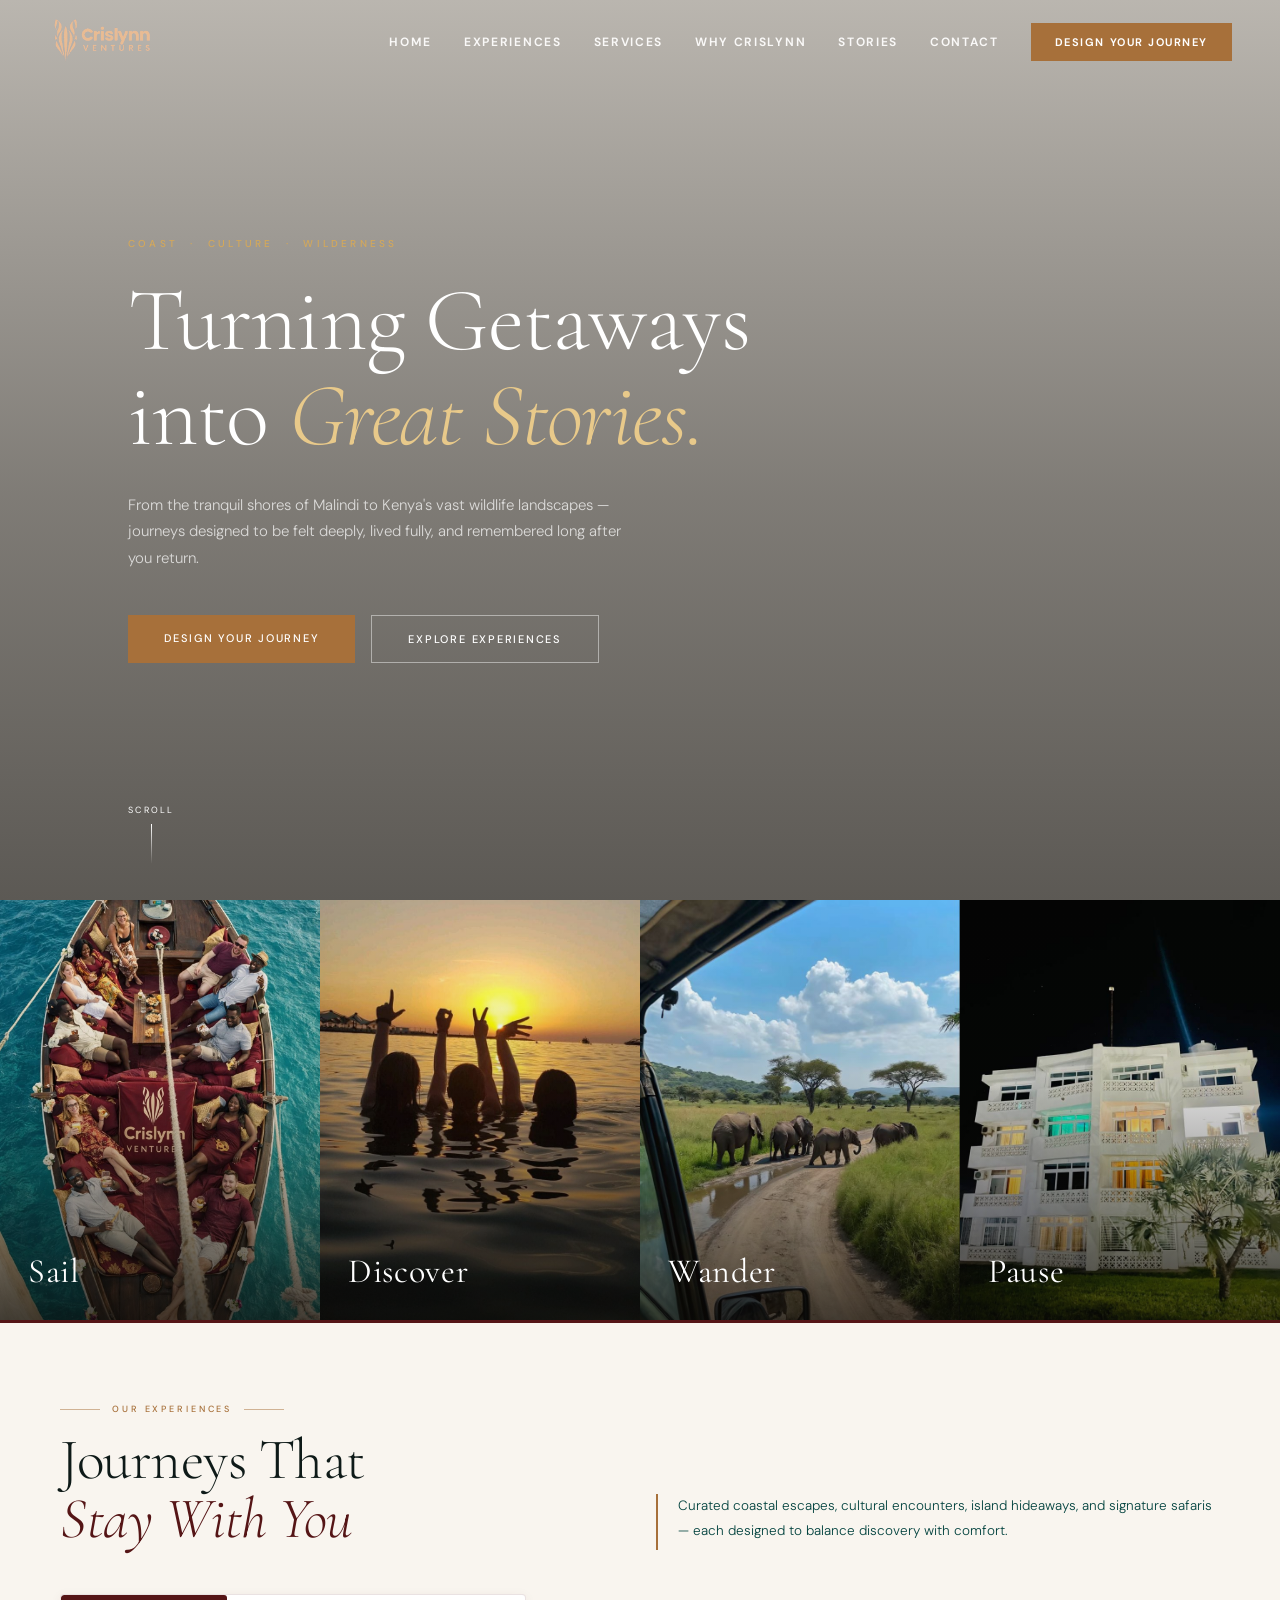
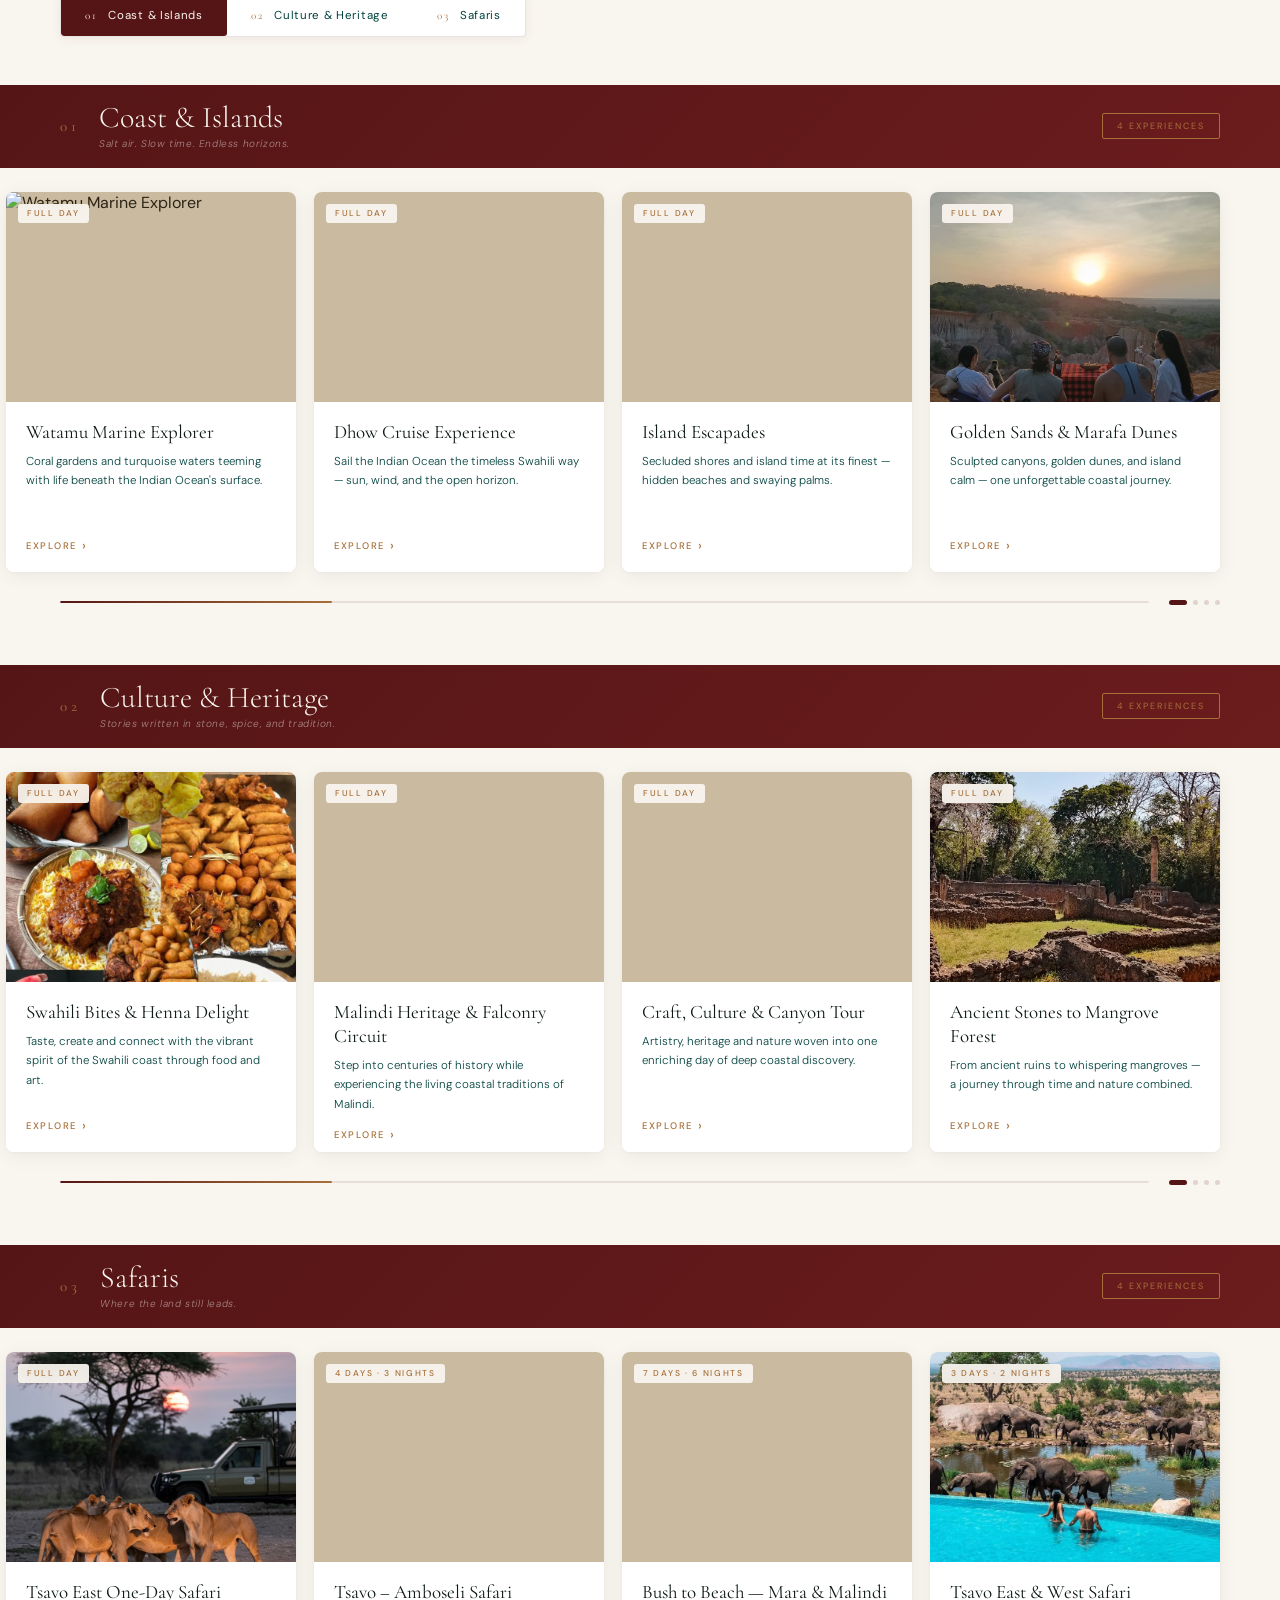
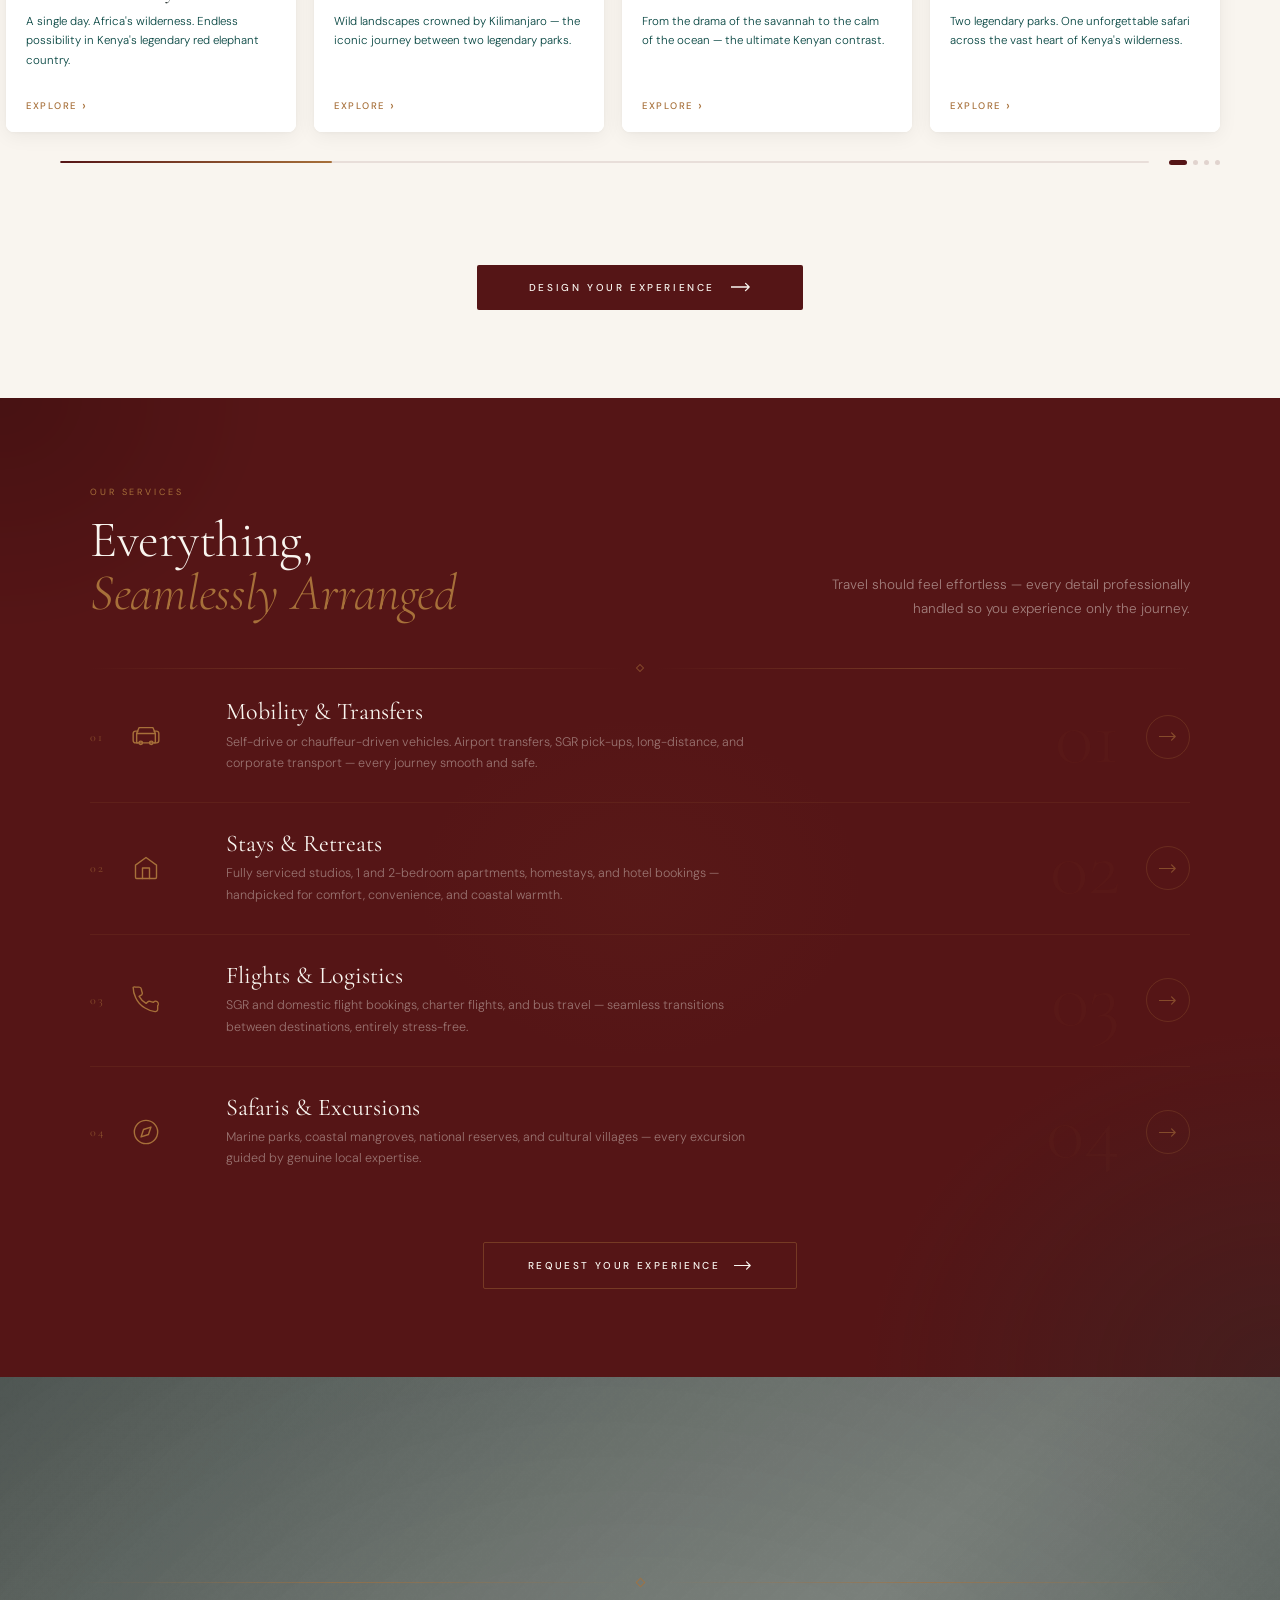
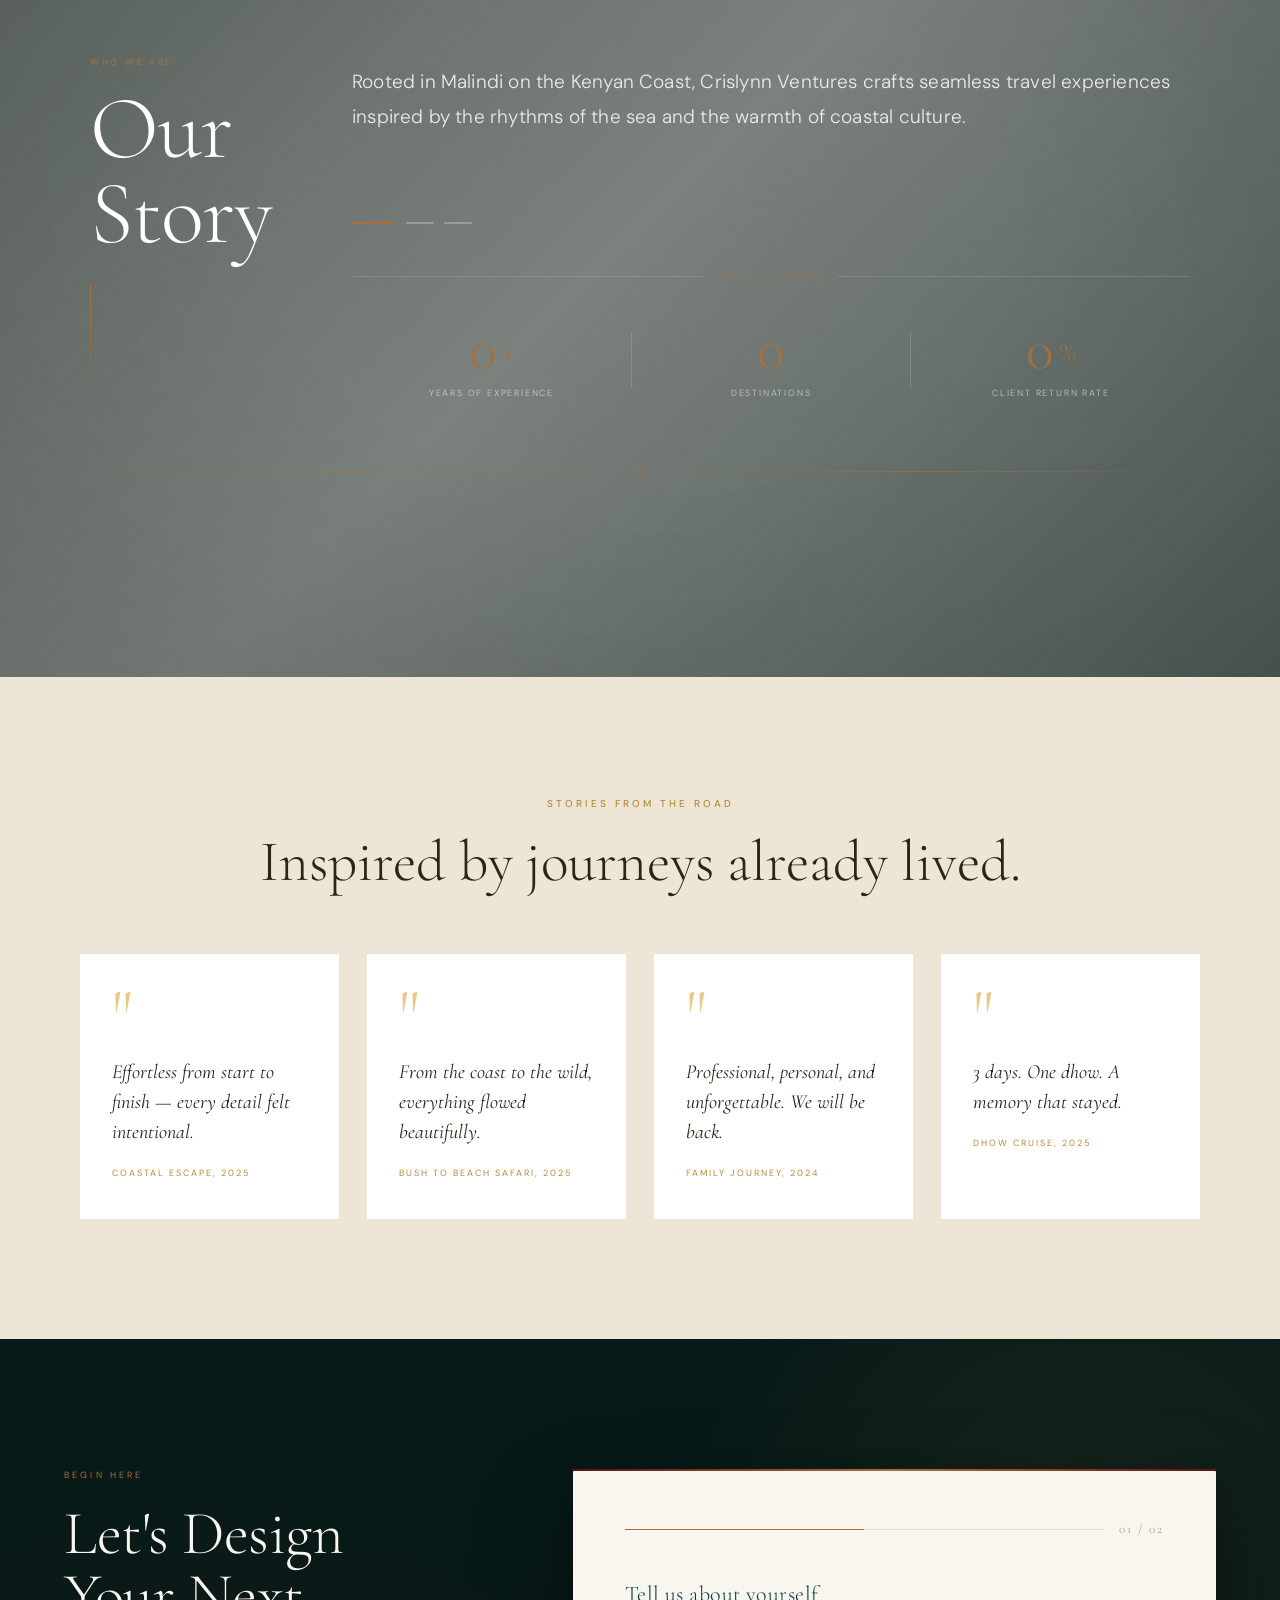
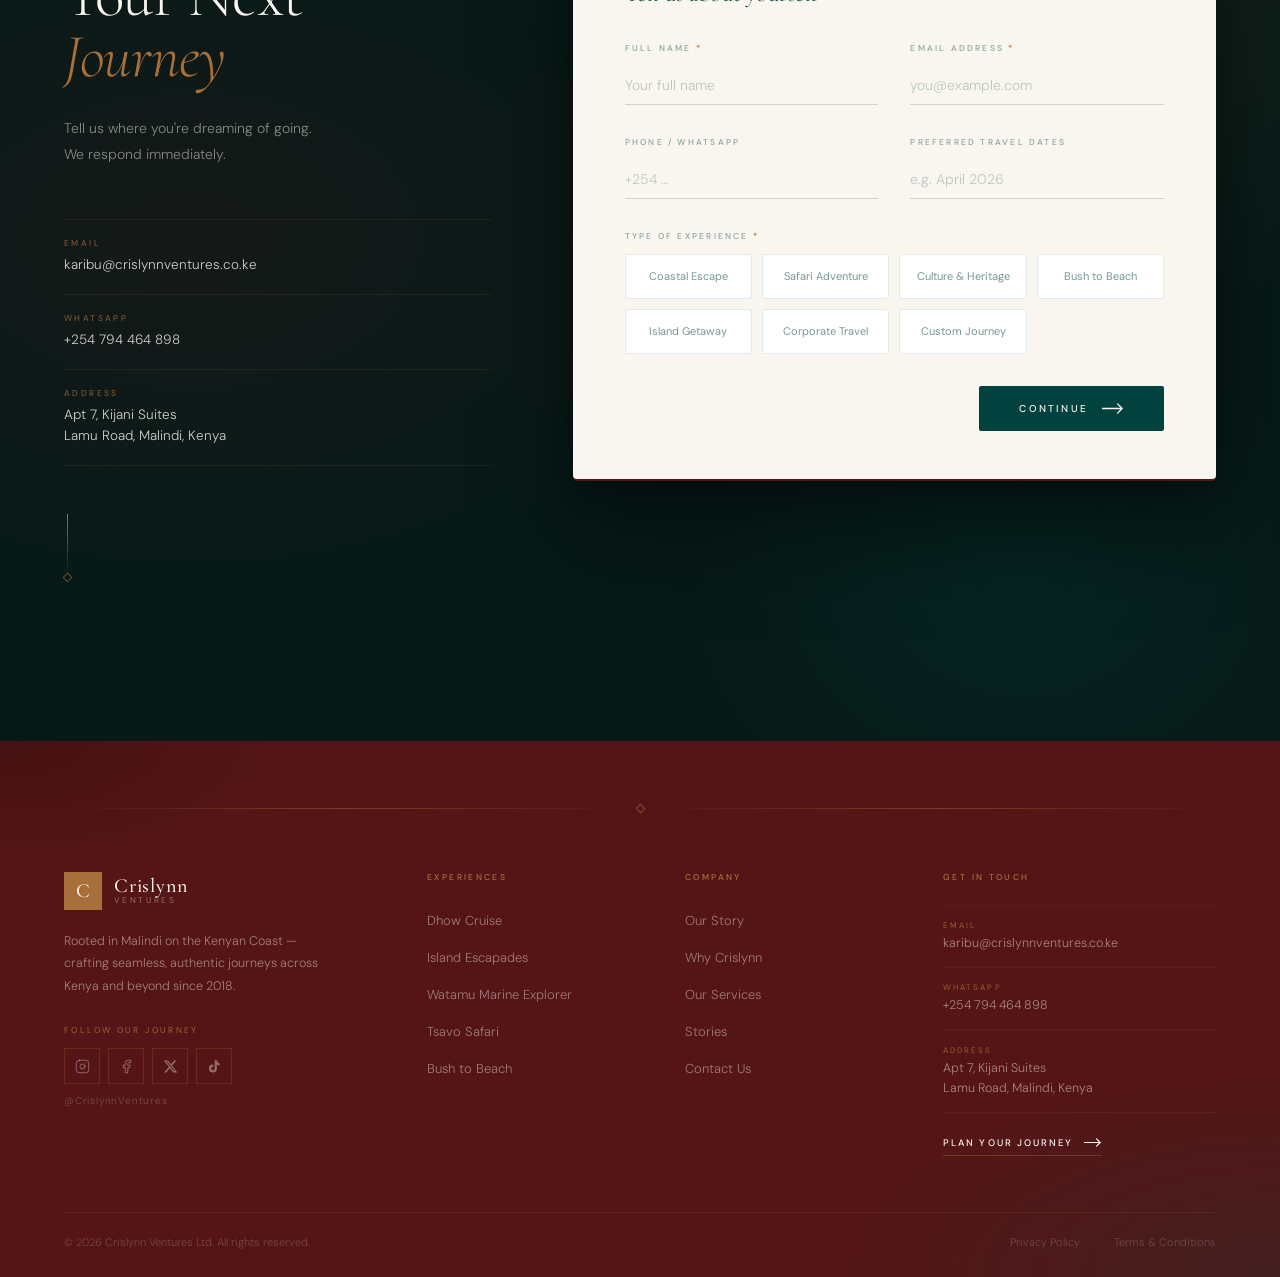
==== index.html @ 6a4dc239 "Add files via upload" ====
<!DOCTYPE html>
<html lang="en">
<head>
  <meta charset="UTF-8">
  <meta name="viewport" content="width=device-width, initial-scale=1.0">
  <title>Crislynn Ventures — Turning Getaways into Great Stories</title>
  <link rel="preconnect" href="https://fonts.googleapis.com">
  <link rel="preconnect" href="https://fonts.gstatic.com" crossorigin>
  <link href="https://fonts.googleapis.com/css2?family=Cormorant+Garamond:ital,wght@0,300;0,400;0,500;0,600;1,300;1,400;1,500&family=DM+Sans:ital,opsz,wght@0,9..40,300;0,9..40,400;0,9..40,500;0,9..40,600&display=swap" rel="stylesheet">
  <link rel="stylesheet" href="styles.css">
</head>
<body>

<!-- ── NAVBAR ── -->
<nav id="navbar">
  <div class="nav-logo">
  <img src="images/Crislynn-logo.png" alt="Crislynn Ventures Logo">
  </div>
  <ul class="nav-links">
    <li><a href="#home">Home</a></li>
    <li><a href="#experiences">Experiences</a></li>
    <li><a href="#services">Services</a></li>
    <li><a href="#about">Why Crislynn</a></li>
    <li><a href="#stories">Stories</a></li>
    <li><a href="#contact">Contact</a></li>
    <li><a href="#contact" class="nav-cta">Design Your Journey</a></li>
  </ul>
  <div class="nav-burger" id="navBurger">
    <span></span><span></span><span></span>
  </div>
</nav>

<!-- ── HERO ── -->
<section id="hero">
  <div class="hero-bg">
  <video class="hero-video" autoplay muted loop playsinline>
      <source src="https://www.pexels.com/download/video/6168935/" type="video/mp4">
    </video>
    <div class="hero-video-overlay"></div>
  </div>
  <div class="hero-content">
    <p class="hero-eyebrow">Coast &nbsp;·&nbsp; Culture &nbsp;·&nbsp; Wilderness</p>
    <h1 class="hero-title">Turning Getaways<br>into <em>Great Stories.</em></h1>
    <p class="hero-sub">From the tranquil shores of Malindi to Kenya's vast wildlife landscapes — journeys designed to be felt deeply, lived fully, and remembered long after you return.</p>
    <div class="hero-btns">
      <a href="#contact" class="btn-primary">Design Your Journey</a>
      <a href="#experiences" class="btn-outline">Explore Experiences</a>
    </div>
  </div>
  <div class="hero-scroll">
    <span>Scroll</span>
    <div class="scroll-line"></div>
  </div>
</section>

<!-- ── VISUAL STORYTELLING STRIP ── -->
<section id="visual-strip">
  <div class="strip-grid">
    <div class="strip-card">
      <div class="strip-img" style="background-image:url('images/Sail.jpeg')"></div>
      <div class="strip-overlay"></div>
      <div class="strip-label">Sail</div>
    </div>
    <div class="strip-card">
      <div class="strip-img" style="background-image:url('images/Discover.jpeg')"></div>
      <div class="strip-overlay"></div>
      <div class="strip-label">Discover</div>
    </div>
    <div class="strip-card">
      <div class="strip-img" style="background-image:url('images/Wander.jpg')"></div>
      <div class="strip-overlay"></div>
      <div class="strip-label">Wander</div>
    </div>
    <div class="strip-card">
      <div class="strip-img" style="background-image:url('images/Pause.jpeg')"></div>
      <div class="strip-overlay"></div>
      <div class="strip-label">Pause</div>
    </div>
  </div>
</section>

<!-- ════════════════════════════════════════════════════
     EXPERIENCES SECTION — Luxury v4
     Removed: side arrows
     Added: fixed card height · equal L/R padding
     · balanced L+bottom burgundy accent on hover
════════════════════════════════════════════════════ -->

<section id="experiences">

  <!-- Header -->
  <div class="exp-header">
    <div class="exp-header-text">
      <span class="exp-eyebrow"><span class="exp-eyebrow-line"></span>Our Experiences<span class="exp-eyebrow-line"></span></span>
      <h2 class="exp-title">Journeys That<br><em class="exp-title-em">Stay With You</em></h2>
    </div>
    <p class="exp-intro">Curated coastal escapes, cultural encounters, island hideaways, and signature safaris — each designed to balance discovery with comfort.</p>
  </div>

  <!-- Tab nav -->
  <div class="exp-tabs-wrap">
    <div class="exp-tabs" id="expTabs">
      <button class="exp-tab active" data-target="0" onclick="expScrollTo(0)">
        <span class="exp-tab-num">01</span><span class="exp-tab-name">Coast &amp; Islands</span>
      </button>
      <button class="exp-tab" data-target="1" onclick="expScrollTo(1)">
        <span class="exp-tab-num">02</span><span class="exp-tab-name">Culture &amp; Heritage</span>
      </button>
      <button class="exp-tab" data-target="2" onclick="expScrollTo(2)">
        <span class="exp-tab-num">03</span><span class="exp-tab-name">Safaris</span>
      </button>
      <div class="exp-tab-ink" id="expTabInk"></div>
    </div>
  </div>


  <!-- 01 COAST & ISLANDS -->
  <div class="exp-category" id="expCat0" data-cat="0">
    <div class="exp-cat-banner">
      <div class="exp-cat-banner-left">
        <span class="exp-cat-num">01</span>
        <div><h3 class="exp-cat-title">Coast &amp; Islands</h3><span class="exp-cat-tagline">Salt air. Slow time. Endless horizons.</span></div>
      </div>
      <span class="exp-cat-count">4 experiences</span>
    </div>

    <div class="exp-slider-wrap">
      <div class="exp-track" id="track-0"
        onmousedown="dragStart(event,0)" onmousemove="dragMove(event,0)"
        onmouseup="dragEnd(0)" onmouseleave="dragEnd(0)"
        ontouchstart="touchStart(event,0)" ontouchmove="touchMove(event,0)" ontouchend="dragEnd(0)">

        <div class="exp-card" onmousemove="tiltCard(event,this)" onmouseleave="resetTilt(this)">
          <a class="exp-card-link" href="WatamuMarineExplorer.html">
            <div class="exp-media"><img class="exp-media-img" src="images/Watamumarine4.jpg" alt="Watamu Marine Explorer"><span class="exp-tag">Full Day</span><span class="exp-card-cta">Explore →</span></div>
            <div class="exp-body"><h4 class="exp-card-title">Watamu Marine Explorer</h4><p class="exp-card-desc">Coral gardens and turquoise waters teeming with life beneath the Indian Ocean's surface.</p><span class="exp-link">Explore <span class="exp-link-arrow">›</span></span></div>
          </a>
        </div>

        <div class="exp-card" onmousemove="tiltCard(event,this)" onmouseleave="resetTilt(this)">
          <a class="exp-card-link" href="dhowsCruiseExp.html">
            <div class="exp-media"><video class="exp-media-img" autoplay muted loop playsinline><source src="https://www.pexels.com/download/video/11025496/" type="video/mp4"></video><span class="exp-tag">Full Day</span><span class="exp-card-cta">Explore →</span></div>
            <div class="exp-body"><h4 class="exp-card-title">Dhow Cruise Experience</h4><p class="exp-card-desc">Sail the Indian Ocean the timeless Swahili way — sun, wind, and the open horizon.</p><span class="exp-link">Explore <span class="exp-link-arrow">›</span></span></div>
          </a>
        </div>

        <div class="exp-card" onmousemove="tiltCard(event,this)" onmouseleave="resetTilt(this)">
          <a class="exp-card-link" href="IslandEscapades.html">
            <div class="exp-media"><video class="exp-media-img" autoplay muted loop playsinline><source src="https://www.pexels.com/download/video/17968553/" type="video/mp4"></video><span class="exp-tag">Full Day</span><span class="exp-card-cta">Explore →</span></div>
            <div class="exp-body"><h4 class="exp-card-title">Island Escapades</h4><p class="exp-card-desc">Secluded shores and island time at its finest — hidden beaches and swaying palms.</p><span class="exp-link">Explore <span class="exp-link-arrow">›</span></span></div>
          </a>
        </div>

        <div class="exp-card" onmousemove="tiltCard(event,this)" onmouseleave="resetTilt(this)">
          <a class="exp-card-link" href="goldenSandsAndMarafaAdventure.html">
            <div class="exp-media"><img class="exp-media-img" src="images/Marafa.jpeg" alt="Golden Sands & Marafa Dunes"><span class="exp-tag">Full Day</span><span class="exp-card-cta">Explore →</span></div>
            <div class="exp-body"><h4 class="exp-card-title">Golden Sands &amp; Marafa Dunes</h4><p class="exp-card-desc">Sculpted canyons, golden dunes, and island calm — one unforgettable coastal journey.</p><span class="exp-link">Explore <span class="exp-link-arrow">›</span></span></div>
          </a>
        </div>

      </div>
    </div>
    <div class="exp-footer-row">
      <div class="exp-prog-wrap"><div class="exp-prog-bar" id="prog-0"></div></div>
      <div class="exp-progress" id="dots-0"></div>
    </div>
  </div>


  <!-- 02 CULTURE & HERITAGE -->
  <div class="exp-category" id="expCat1" data-cat="1">
    <div class="exp-cat-banner">
      <div class="exp-cat-banner-left">
        <span class="exp-cat-num">02</span>
        <div><h3 class="exp-cat-title">Culture &amp; Heritage</h3><span class="exp-cat-tagline">Stories written in stone, spice, and tradition.</span></div>
      </div>
      <span class="exp-cat-count">4 experiences</span>
    </div>

    <div class="exp-slider-wrap">
      <div class="exp-track" id="track-1"
        onmousedown="dragStart(event,1)" onmousemove="dragMove(event,1)"
        onmouseup="dragEnd(1)" onmouseleave="dragEnd(1)"
        ontouchstart="touchStart(event,1)" ontouchmove="touchMove(event,1)" ontouchend="dragEnd(1)">

        <div class="exp-card" onmousemove="tiltCard(event,this)" onmouseleave="resetTilt(this)">
          <a class="exp-card-link" href="swahilibites.html">
            <div class="exp-media"><img class="exp-media-img" src="images/Swahilifood.jpeg" alt="Swahili Bites"><span class="exp-tag">Full Day</span><span class="exp-card-cta">Explore →</span></div>
            <div class="exp-body"><h4 class="exp-card-title">Swahili Bites &amp; Henna Delight</h4><p class="exp-card-desc">Taste, create and connect with the vibrant spirit of the Swahili coast through food and art.</p><span class="exp-link">Explore <span class="exp-link-arrow">›</span></span></div>
          </a>
        </div>

        <div class="exp-card" onmousemove="tiltCard(event,this)" onmouseleave="resetTilt(this)">
          <a class="exp-card-link" href="Malindiheritage.html">
            <div class="exp-media"><video class="exp-media-img" autoplay muted loop playsinline><source src="videos/MalindiCulture.mp4" type="video/mp4"></video><span class="exp-tag">Full Day</span><span class="exp-card-cta">Explore →</span></div>
            <div class="exp-body"><h4 class="exp-card-title">Malindi Heritage &amp; Falconry Circuit</h4><p class="exp-card-desc">Step into centuries of history while experiencing the living coastal traditions of Malindi.</p><span class="exp-link">Explore <span class="exp-link-arrow">›</span></span></div>
          </a>
        </div>

        <div class="exp-card" onmousemove="tiltCard(event,this)" onmouseleave="resetTilt(this)">
          <a class="exp-card-link" href="CraftCultureCanyon.html">
            <div class="exp-media"><video class="exp-media-img" autoplay muted loop playsinline><source src="https://www.pexels.com/download/video/3967167/" type="video/mp4"></video><span class="exp-tag">Full Day</span><span class="exp-card-cta">Explore →</span></div>
            <div class="exp-body"><h4 class="exp-card-title">Craft, Culture &amp; Canyon Tour</h4><p class="exp-card-desc">Artistry, heritage and nature woven into one enriching day of deep coastal discovery.</p><span class="exp-link">Explore <span class="exp-link-arrow">›</span></span></div>
          </a>
        </div>

        <div class="exp-card" onmousemove="tiltCard(event,this)" onmouseleave="resetTilt(this)">
          <a class="exp-card-link" href="ancientStones.html">
            <div class="exp-media"><img class="exp-media-img" src="images/Ancientstones.jpeg" alt="Ancient Stones"><span class="exp-tag">Full Day</span><span class="exp-card-cta">Explore →</span></div>
            <div class="exp-body"><h4 class="exp-card-title">Ancient Stones to Mangrove Forest</h4><p class="exp-card-desc">From ancient ruins to whispering mangroves — a journey through time and nature combined.</p><span class="exp-link">Explore <span class="exp-link-arrow">›</span></span></div>
          </a>
        </div>

      </div>
    </div>
    <div class="exp-footer-row">
      <div class="exp-prog-wrap"><div class="exp-prog-bar" id="prog-1"></div></div>
      <div class="exp-progress" id="dots-1"></div>
    </div>
  </div>


  <!-- 03 SAFARIS -->
  <div class="exp-category" id="expCat2" data-cat="2">
    <div class="exp-cat-banner">
      <div class="exp-cat-banner-left">
        <span class="exp-cat-num">03</span>
        <div><h3 class="exp-cat-title">Safaris</h3><span class="exp-cat-tagline">Where the land still leads.</span></div>
      </div>
      <span class="exp-cat-count">4 experiences</span>
    </div>

    <div class="exp-slider-wrap">
      <div class="exp-track" id="track-2"
        onmousedown="dragStart(event,2)" onmousemove="dragMove(event,2)"
        onmouseup="dragEnd(2)" onmouseleave="dragEnd(2)"
        ontouchstart="touchStart(event,2)" ontouchmove="touchMove(event,2)" ontouchend="dragEnd(2)">

        <div class="exp-card" onmousemove="tiltCard(event,this)" onmouseleave="resetTilt(this)">
           <a class="exp-card-link" href="TsavoEast.html?title=Tsavo%20East%20One-Day%20Safari&desc=A%20single%20day.%20Africa%27s%20wilderness.%20Endless%20possibility%20in%20Kenya%27s%20legendary%20red%20elephant%20country.&media=images/Tsavoeast.jpg&type=image&tag=Full%20Day">
            <div class="exp-media"><img class="exp-media-img" src="images/Tsavoeast.jpg" alt="Tsavo East"><span class="exp-tag">Full Day</span><span class="exp-card-cta">Explore →</span></div>
            <div class="exp-body"><h4 class="exp-card-title">Tsavo East One-Day Safari</h4><p class="exp-card-desc">A single day. Africa's wilderness. Endless possibility in Kenya's legendary red elephant country.</p><span class="exp-link">Explore <span class="exp-link-arrow">›</span></span></div>
          </a>
        </div>

        <div class="exp-card" onmousemove="tiltCard(event,this)" onmouseleave="resetTilt(this)">
          <a class="exp-card-link" href="tsavoAmboseli.html?title=Tsavo%20%E2%80%93%20Amboseli%20Safari&desc=Wild%20landscapes%20crowned%20by%20Kilimanjaro%20%E2%80%94%20the%20iconic%20journey%20between%20two%20legendary%20parks.&media=videos/Amboseli.mp4&type=video&tag=4%20days%20%C2%B7%203%20nights">
            <div class="exp-media"><video class="exp-media-img" autoplay muted loop playsinline><source src="videos/Amboseli.mp4" type="video/mp4"></video><span class="exp-tag">4 days · 3 nights</span><span class="exp-card-cta">Explore →</span></div>
            <div class="exp-body"><h4 class="exp-card-title">Tsavo – Amboseli Safari</h4><p class="exp-card-desc">Wild landscapes crowned by Kilimanjaro — the iconic journey between two legendary parks.</p><span class="exp-link">Explore <span class="exp-link-arrow">›</span></span></div>
          </a>
        </div>

        <div class="exp-card" onmousemove="tiltCard(event,this)" onmouseleave="resetTilt(this)">
            <a class="exp-card-link" href="bushToBeachSafiris.html?title=Bush%20to%20Beach%20%E2%80%94%20Mara%20%26%20Malindi&desc=From%20the%20drama%20of%20the%20savannah%20to%20the%20calm%20of%20the%20ocean%20%E2%80%94%20the%20ultimate%20Kenyan%20contrast.&media=videos/Maasaimara.mp4&type=video&tag=7%20days%20%C2%B7%206%20nights">
            <div class="exp-media"><video class="exp-media-img" autoplay muted loop playsinline><source src="videos/Maasaimara.mp4" type="video/mp4"></video><span class="exp-tag">7 days · 6 nights</span><span class="exp-card-cta">Explore →</span></div>
            <div class="exp-body"><h4 class="exp-card-title">Bush to Beach — Mara &amp; Malindi</h4><p class="exp-card-desc">From the drama of the savannah to the calm of the ocean — the ultimate Kenyan contrast.</p><span class="exp-link">Explore <span class="exp-link-arrow">›</span></span></div>
          </a>
        </div>

        <div class="exp-card" onmousemove="tiltCard(event,this)" onmouseleave="resetTilt(this)">
          <a class="exp-card-link" href="TsavoEastWest.html">
            <div class="exp-media"><img class="exp-media-img" src="images/TsavoEastandWest.jpg" alt="Tsavo East & West"><span class="exp-tag">3 days · 2 nights</span><span class="exp-card-cta">Explore →</span></div>
            <div class="exp-body"><h4 class="exp-card-title">Tsavo East &amp; West Safari</h4><p class="exp-card-desc">Two legendary parks. One unforgettable safari across the vast heart of Kenya's wilderness.</p><span class="exp-link">Explore <span class="exp-link-arrow">›</span></span></div>
          </a>
        </div>

      </div>
    </div>
    <div class="exp-footer-row">
      <div class="exp-prog-wrap"><div class="exp-prog-bar" id="prog-2"></div></div>
      <div class="exp-progress" id="dots-2"></div>
    </div>
  </div>

  <!-- CTA -->
  <div class="exp-cta">
    <a href="#contact" class="exp-cta-btn">
      Design Your Experience
      <svg viewBox="0 0 22 10" fill="none"><path d="M0 5h20M16 1l4 4-4 4" stroke="currentColor" stroke-width="1.4" stroke-linecap="round" stroke-linejoin="round"/></svg>
    </a>
  </div>

</section>

<!-- ════════════════════════════════════════════
     SERVICES SECTION — Luxury Redesign
     Background #551516 · Gold #a7703a · Green #02423e
════════════════════════════════════════════ -->

<section id="services">

  <!-- Ambient depth layers -->
  <div class="sv-ambient"></div>

  <div class="sv-wrap">

    <!-- ── Header ── -->
    <div class="sv-header">
      <div class="sv-header-left">
        <span class="sv-eyebrow">Our Services</span>
        <h2 class="sv-title">Everything,<br><em>Seamlessly Arranged</em></h2>
      </div>
      <p class="sv-sub">Travel should feel effortless — every detail professionally handled so you experience only the journey.</p>
    </div>

    <!-- ── Divider ── -->
    <div class="sv-rule">
      <span class="sv-rule-line"></span>
      <span class="sv-rule-diamond"></span>
      <span class="sv-rule-line"></span>
    </div>

    <!-- ── Service rows ── -->
    <div class="sv-list">

      <!-- 01 -->
      <div class="sv-item" tabindex="0">
        <div class="sv-item-left">
          <span class="sv-num">01</span>
          <div class="sv-icon">
            <!-- Car / mobility -->
            <svg viewBox="0 0 24 24" fill="none" stroke="currentColor" stroke-width="1.2" stroke-linecap="round" stroke-linejoin="round">
              <path d="M5 17H3a2 2 0 0 1-2-2V9a2 2 0 0 1 2-2h2"/>
              <path d="M19 17h2a2 2 0 0 0 2-2V9a2 2 0 0 0-2-2h-2"/>
              <path d="M4 9l2-5h12l2 5"/>
              <path d="M4 9h16v8H4z"/>
              <circle cx="7.5" cy="17" r="1.5"/>
              <circle cx="16.5" cy="17" r="1.5"/>
            </svg>
          </div>
        </div>
        <div class="sv-item-body">
          <h4 class="sv-name">Mobility &amp; Transfers</h4>
          <p class="sv-desc">Self-drive or chauffeur-driven vehicles. Airport transfers, SGR pick-ups, long-distance, and corporate transport — every journey smooth and safe.</p>
        </div>
        <div class="sv-item-right">
          <a href="#contact" class="sv-link" aria-label="Enquire about Mobility & Transfers">
            <svg viewBox="0 0 20 10" fill="none">
              <path d="M0 5h18M14 1l4 4-4 4" stroke="currentColor" stroke-width="1.3" stroke-linecap="round" stroke-linejoin="round"/>
            </svg>
          </a>
        </div>
        <span class="sv-watermark">01</span>
      </div>

      <div class="sv-divider"></div>

      <!-- 02 -->
      <div class="sv-item" tabindex="0">
        <div class="sv-item-left">
          <span class="sv-num">02</span>
          <div class="sv-icon">
            <!-- Home / stays -->
            <svg viewBox="0 0 24 24" fill="none" stroke="currentColor" stroke-width="1.2" stroke-linecap="round" stroke-linejoin="round">
              <path d="M3 9.5L12 3l9 6.5V20a1 1 0 0 1-1 1H4a1 1 0 0 1-1-1V9.5z"/>
              <path d="M9 21V12h6v9"/>
            </svg>
          </div>
        </div>
        <div class="sv-item-body">
          <h4 class="sv-name">Stays &amp; Retreats</h4>
          <p class="sv-desc">Fully serviced studios, 1 and 2-bedroom apartments, homestays, and hotel bookings — handpicked for comfort, convenience, and coastal warmth.</p>
        </div>
        <div class="sv-item-right">
          <a href="#contact" class="sv-link" aria-label="Enquire about Stays & Retreats">
            <svg viewBox="0 0 20 10" fill="none">
              <path d="M0 5h18M14 1l4 4-4 4" stroke="currentColor" stroke-width="1.3" stroke-linecap="round" stroke-linejoin="round"/>
            </svg>
          </a>
        </div>
        <span class="sv-watermark">02</span>
      </div>

      <div class="sv-divider"></div>

      <!-- 03 -->
      <div class="sv-item" tabindex="0">
        <div class="sv-item-left">
          <span class="sv-num">03</span>
          <div class="sv-icon">
            <!-- Plane / flights -->
            <svg viewBox="0 0 24 24" fill="none" stroke="currentColor" stroke-width="1.2" stroke-linecap="round" stroke-linejoin="round">
              <path d="M22 16.92v3a2 2 0 0 1-2.18 2 19.79 19.79 0 0 1-8.63-3.07A19.5 19.5 0 0 1 3.07 9.8 19.79 19.79 0 0 1 .99 1.17 2 2 0 0 1 3 .99h3a2 2 0 0 1 2 1.72c.13.96.36 1.9.7 2.81a2 2 0 0 1-.45 2.11L6.09 8.91a16 16 0 0 0 6 6l1.27-1.27a2 2 0 0 1 2.11-.45c.91.34 1.85.57 2.81.7A2 2 0 0 1 22 16.92z"/>
            </svg>
          </div>
        </div>
        <div class="sv-item-body">
          <h4 class="sv-name">Flights &amp; Logistics</h4>
          <p class="sv-desc">SGR and domestic flight bookings, charter flights, and bus travel — seamless transitions between destinations, entirely stress-free.</p>
        </div>
        <div class="sv-item-right">
          <a href="#contact" class="sv-link" aria-label="Enquire about Flights & Logistics">
            <svg viewBox="0 0 20 10" fill="none">
              <path d="M0 5h18M14 1l4 4-4 4" stroke="currentColor" stroke-width="1.3" stroke-linecap="round" stroke-linejoin="round"/>
            </svg>
          </a>
        </div>
        <span class="sv-watermark">03</span>
      </div>

      <div class="sv-divider"></div>

      <!-- 04 -->
      <div class="sv-item" tabindex="0">
        <div class="sv-item-left">
          <span class="sv-num">04</span>
          <div class="sv-icon">
            <!-- Compass / safaris -->
            <svg viewBox="0 0 24 24" fill="none" stroke="currentColor" stroke-width="1.2" stroke-linecap="round" stroke-linejoin="round">
              <circle cx="12" cy="12" r="10"/>
              <polygon points="16.24,7.76 14.12,14.12 7.76,16.24 9.88,9.88"/>
            </svg>
          </div>
        </div>
        <div class="sv-item-body">
          <h4 class="sv-name">Safaris &amp; Excursions</h4>
          <p class="sv-desc">Marine parks, coastal mangroves, national reserves, and cultural villages — every excursion guided by genuine local expertise.</p>
        </div>
        <div class="sv-item-right">
          <a href="#contact" class="sv-link" aria-label="Enquire about Safaris & Excursions">
            <svg viewBox="0 0 20 10" fill="none">
              <path d="M0 5h18M14 1l4 4-4 4" stroke="currentColor" stroke-width="1.3" stroke-linecap="round" stroke-linejoin="round"/>
            </svg>
          </a>
        </div>
        <span class="sv-watermark">04</span>
      </div>

    </div>

    <!-- ── CTA ── -->
    <div class="sv-cta">
      <a href="#contact" class="sv-cta-btn">
        <span>Request Your Experience</span>
        <svg viewBox="0 0 20 10" fill="none">
          <path d="M0 5h18M14 1l4 4-4 4" stroke="currentColor" stroke-width="1.3" stroke-linecap="round" stroke-linejoin="round"/>
        </svg>
      </a>
    </div>

  </div>
</section>

<!-- ══════════════════════════════════════════════
     ABOUT SECTION
     Paste this block in place of your old #about
══════════════════════════════════════════════ -->

<section id="about">

  <!-- ── Cinematic Video Background ── -->
  <div class="about-video-wrap">
    <video class="about-video" autoplay muted loop playsinline preload="auto">
      <source src="https://www.pexels.com/download/video/13132357/" type="video/mp4">
    </video>
    <!-- Layered overlays for depth & readability -->
    <div class="about-overlay-base"></div>
    <div class="about-overlay-vignette"></div>
    <div class="about-overlay-grain"></div>
  </div>

  <!-- ── Decorative rule top ── -->
  <div class="about-rule-top">
    <span class="about-rule-line"></span>
    <span class="about-rule-diamond"></span>
    <span class="about-rule-line"></span>
  </div>

  <div class="about-inner">

    <!-- ── Left column: eyebrow + title + line ── -->
    <div class="about-left">
      <span class="about-eyebrow">Who We Are</span>
      <h2 class="about-heading">Our<br>Story</h2>
      <div class="about-vert-rule"></div>
    </div>

    <!-- ── Right column: rotating story + stats ── -->
    <div class="about-right">

      <!-- Story slides -->
      <div class="about-story-wrap" id="aboutStoryWrap">

        <div class="about-slide active" data-index="0">
          <p>Rooted in Malindi on the Kenyan Coast, Crislynn Ventures crafts seamless travel experiences inspired by the rhythms of the sea and the warmth of coastal culture.</p>
        </div>

        <div class="about-slide" data-index="1">
          <p>Our deep connection to the coast allows us to curate journeys that feel authentic, immersive, and truly unforgettable — beyond what any guidebook can offer.</p>
        </div>

        <div class="about-slide" data-index="2">
          <p>From curated mobility to hand-picked accommodations and unique cultural experiences, every journey is designed with extraordinary care.</p>
        </div>

      </div>

      <!-- Slide nav dots -->
      <div class="about-slide-nav" id="aboutSlideNav">
        <button class="about-dot active" data-slide="0" aria-label="Story 1"></button>
        <button class="about-dot" data-slide="1" aria-label="Story 2"></button>
        <button class="about-dot" data-slide="2" aria-label="Story 3"></button>
      </div>

      <!-- Divider -->
      <div class="about-stat-divider">
        <span></span>
        <span class="about-stat-divider-label">By The Numbers</span>
        <span></span>
      </div>

      <!-- Stats row -->
      <div class="about-stats" id="aboutStats">

        <div class="about-stat">
          <span class="about-stat-num">
            <span class="counter" data-target="8">0</span>
          </span>
          <span class="about-stat-suffix">+</span>
          <small class="about-stat-label">Years of Experience</small>
        </div>

        <div class="about-stat-sep"></div>

        <div class="about-stat">
          <span class="about-stat-num">
            <span class="counter" data-target="12">0</span>
          </span>
          <span class="about-stat-suffix"></span>
          <small class="about-stat-label">Destinations</small>
        </div>

        <div class="about-stat-sep"></div>

        <div class="about-stat">
          <span class="about-stat-num">
            <span class="counter" data-target="98">0</span>
          </span>
          <span class="about-stat-suffix">%</span>
          <small class="about-stat-label">Client Return Rate</small>
        </div>

      </div>

    </div>
  </div>

  <!-- ── Decorative rule bottom ── -->
  <div class="about-rule-bottom">
    <span class="about-rule-line"></span>
    <span class="about-rule-diamond"></span>
    <span class="about-rule-line"></span>
  </div>

</section>

<!-- ── WHY US ── 
<section id="why-us">
  <p class="section-eyebrow reveal">The Crislynn Difference</p>
  <h2 class="section-title reveal reveal-delay-1">Thoughtfully Designed.<br>Professionally Delivered.</h2>
  <div class="pillars-grid">
    <div class="pillar reveal">
      <div class="pillar-icon">
        <svg viewBox="0 0 24 24" fill="none" stroke="currentColor" stroke-width="1.5"><path d="M4 6h16M4 10h10M4 14h7M4 18h4"/></svg>
      </div>
      <div class="pillar-dot"></div>
      <div class="pillar-name">Tailored, Never Templated</div>
      <p class="pillar-desc">Every journey is crafted from scratch around your pace, style, and interests — never off a shelf.</p>
    </div>
    <div class="pillar reveal reveal-delay-1">
      <div class="pillar-icon">
        <svg viewBox="0 0 24 24" fill="none" stroke="currentColor" stroke-width="1.5"><path d="M12 3C8 3 4 7 4 12c0 3 1.5 5.5 4 7M12 3c4 0 8 4 8 9 0 3-1.5 5.5-4 7M12 3v18M4 12h16"/></svg>
      </div>
      <div class="pillar-dot"></div>
      <div class="pillar-name">Coastal Roots, National Reach</div>
      <p class="pillar-desc">Our foundation in the coast ensures authenticity, while our offerings span Kenya and beyond.</p>
    </div>
    <div class="pillar reveal reveal-delay-2">
      <div class="pillar-icon">
        <svg viewBox="0 0 24 24" fill="none" stroke="currentColor" stroke-width="1.5"><path d="M17 21v-2a4 4 0 00-4-4H5a4 4 0 00-4 4v2"/><circle cx="9" cy="7" r="4"/><path d="M23 21v-2a4 4 0 00-3-3.87M16 3.13a4 4 0 010 7.75"/></svg>
      </div>
      <div class="pillar-dot"></div>
      <div class="pillar-name">Trusted Local Partners</div>
      <p class="pillar-desc">Carefully selected guides and partners who share our commitment to safety, comfort, and authenticity.</p>
    </div>
    <div class="pillar reveal reveal-delay-3">
      <div class="pillar-icon">
        <svg viewBox="0 0 24 24" fill="none" stroke="currentColor" stroke-width="1.5"><circle cx="12" cy="12" r="9"/><path d="M12 7v5l3 3"/></svg>
      </div>
      <div class="pillar-dot"></div>
      <div class="pillar-name">Seamless from Start to Finish</div>
      <p class="pillar-desc">Mobility, stays, flights, and excursions — all handled under one trusted brand so you arrive fully present.</p>
    </div>
  </div>
</section>
-->

<!-- ── STORIES ── -->
<section id="stories">
  <div class="stories-inner">
    <p class="section-eyebrow reveal">Stories From the Road</p>
    <h2 class="section-title reveal reveal-delay-1">Inspired by journeys already lived.</h2>
    <div class="stories-grid">
      <div class="story-quote reveal">
        <div class="quote-mark">"</div>
        <p class="quote-text">Effortless from start to finish — every detail felt intentional.</p>
        <div class="quote-source">Coastal Escape, 2025</div>
      </div>
      <div class="story-quote reveal reveal-delay-1">
        <div class="quote-mark">"</div>
        <p class="quote-text">From the coast to the wild, everything flowed beautifully.</p>
        <div class="quote-source">Bush to Beach Safari, 2025</div>
      </div>
      <div class="story-quote reveal reveal-delay-2">
        <div class="quote-mark">"</div>
        <p class="quote-text">Professional, personal, and unforgettable. We will be back.</p>
        <div class="quote-source">Family Journey, 2024</div>
      </div>
      <div class="story-quote reveal reveal-delay-3">
        <div class="quote-mark">"</div>
        <p class="quote-text">3 days. One dhow. A memory that stayed.</p>
        <div class="quote-source">Dhow Cruise, 2025</div>
      </div>
    </div>
  </div>
</section>

<!-- ════════════════════════════════════════════════════
     CONTACT SECTION — Luxury Redesign
     Email via FormSubmit.co (zero backend).
     First submission triggers a one-time activation
     email to karibu@crislynnventures.co.ke — click it.
     Every subsequent submission arrives as a formatted
     table with all client details clearly labelled.
════════════════════════════════════════════════════ -->

<section id="contact">

  <!-- Ambient background texture -->
  <div class="ct-ambient"></div>

  <div class="ct-wrap">

    <!-- ══════════════════════════
         LEFT — Editorial panel
    ══════════════════════════ -->
    <div class="ct-left">

      <div class="ct-left-inner">
        <span class="ct-eyebrow">Begin Here</span>

        <h2 class="ct-heading">
          Let's Design<br>
          Your Next<br>
          <span class="ct-heading-italic">Journey</span>
        </h2>

        <p class="ct-tagline">
          Tell us where you're dreaming of going.<br>
          We respond immediately.
        </p>

        <div class="ct-info-block">

          <a class="ct-info-row" href="mailto:karibu@crislynnventures.co.ke">
            <span class="ct-info-label">Email</span>
            <span class="ct-info-value">karibu@crislynnventures.co.ke</span>
          </a>

          <a class="ct-info-row" href="https://wa.me/254794464898" target="_blank" rel="noopener">
            <span class="ct-info-label">WhatsApp</span>
            <span class="ct-info-value">+254 794 464 898</span>
          </a>

          <div class="ct-info-row">
            <span class="ct-info-label">Address</span>
            <span class="ct-info-value">Apt 7, Kijani Suites<br>Lamu Road, Malindi, Kenya</span>
          </div>

        </div>

        <!-- Decorative vertical ornament -->
        <div class="ct-ornament">
          <span class="ct-ornament-line"></span>
          <span class="ct-ornament-diamond"></span>
          <span class="ct-ornament-line ct-ornament-line--short"></span>
        </div>

      </div>
    </div>

    <!-- ══════════════════════════
         RIGHT — Form
    ══════════════════════════ -->
    <div class="ct-right">
      <div class="ct-form-card">

        <!-- Step indicator -->
        <div class="ct-step-bar">
          <div class="ct-step-track">
            <div class="ct-step-fill" id="ctFill"></div>
          </div>
          <span class="ct-step-label" id="ctStepLbl">01 / 02</span>
        </div>

        <form
          id="ctForm"
          action="https://formsubmit.co/karibu@crislynnventures.co.ke"
          method="POST"
          novalidate>

          <!-- FormSubmit config -->
          <input type="hidden" name="_subject"  value="New Journey Enquiry — Crislynn Ventures">
          <input type="hidden" name="_template" value="table">
          <input type="hidden" name="_captcha"  value="false">
          <input type="text"   name="_honey"    style="display:none">

          <!-- ── STEP 1: Who are you ── -->
          <div class="ct-step-panel" id="ctPanel1">

            <p class="ct-panel-title">Tell us about yourself</p>

            <div class="ct-grid-2">
              <div class="ct-field">
                <label for="ctName">Full Name <span class="ct-ast">*</span></label>
                <input id="ctName" name="Full Name" type="text" placeholder="Your full name" autocomplete="name" required>
                <i class="ct-line"></i>
              </div>
              <div class="ct-field">
                <label for="ctEmail">Email Address <span class="ct-ast">*</span></label>
                <input id="ctEmail" name="Email Address" type="email" placeholder="you@example.com" autocomplete="email" required>
                <i class="ct-line"></i>
              </div>
            </div>

            <div class="ct-grid-2">
              <div class="ct-field">
                <label for="ctPhone">Phone / WhatsApp</label>
                <input id="ctPhone" name="Phone / WhatsApp" type="tel" placeholder="+254 …" autocomplete="tel">
                <i class="ct-line"></i>
              </div>
              <div class="ct-field">
                <label for="ctDates">Preferred Travel Dates</label>
                <input id="ctDates" name="Preferred Travel Dates" type="text" placeholder="e.g. April 2026">
                <i class="ct-line"></i>
              </div>
            </div>

            <div class="ct-field">
              <label>Type of Experience <span class="ct-ast">*</span></label>
              <div class="ct-tiles" id="ctTiles">
                <button type="button" class="ct-tile" data-value="Coastal Escape">
                  <span class="ct-tile-name">Coastal Escape</span>
                </button>
                <button type="button" class="ct-tile" data-value="Safari Adventure">
                  <span class="ct-tile-name">Safari Adventure</span>
                </button>
                <button type="button" class="ct-tile" data-value="Culture & Heritage Tour">
                  <span class="ct-tile-name">Culture &amp; Heritage</span>
                </button>
                <button type="button" class="ct-tile" data-value="Bush to Beach Combo">
                  <span class="ct-tile-name">Bush to Beach</span>
                </button>
                <button type="button" class="ct-tile" data-value="Island Getaway">
                  <span class="ct-tile-name">Island Getaway</span>
                </button>
                <button type="button" class="ct-tile" data-value="Corporate Travel">
                  <span class="ct-tile-name">Corporate Travel</span>
                </button>
                <button type="button" class="ct-tile" data-value="Custom Journey">
                  <span class="ct-tile-name">Custom Journey</span>
                </button>
              </div>
              <input type="hidden" id="ctExp" name="Type of Experience">
            </div>

            <div class="ct-actions ct-actions--right">
              <button type="button" class="ct-btn-next" id="ctNextBtn" onclick="ctNext()">
                <span>Continue</span>
                <svg viewBox="0 0 24 12" fill="none"><path d="M0 6h22M17 1l5 5-5 5" stroke="currentColor" stroke-width="1.4" stroke-linecap="round" stroke-linejoin="round"/></svg>
              </button>
            </div>

          </div>

          <!-- ── STEP 2: Your journey ── -->
          <div class="ct-step-panel ct-step-panel--hidden" id="ctPanel2">

            <p class="ct-panel-title">Describe your dream journey</p>

            <div class="ct-grid-2">
              <div class="ct-field">
                <label for="ctGuests">Number of Guests</label>
                <div class="ct-guests">
                  <button type="button" class="ct-g-btn" onclick="ctAdjGuests(-1)">
                    <svg viewBox="0 0 14 2" fill="none"><path d="M1 1h12" stroke="currentColor" stroke-width="1.5" stroke-linecap="round"/></svg>
                  </button>
                  <span class="ct-g-val" id="ctGuestVal">2</span>
                  <button type="button" class="ct-g-btn" onclick="ctAdjGuests(1)">
                    <svg viewBox="0 0 14 14" fill="none"><path d="M7 1v12M1 7h12" stroke="currentColor" stroke-width="1.5" stroke-linecap="round"/></svg>
                  </button>
                </div>
                <input type="hidden" id="ctGuestsH" name="Number of Guests" value="2 guests">
                <i class="ct-line"></i>
              </div>
              <div class="ct-field">
                <label for="ctHeard">How did you hear about us?</label>
                <div class="ct-select-shell">
                  <select id="ctHeard" name="How They Heard About Us">
                    <option value="" disabled selected>Optional…</option>
                    <option>Google / Search</option>
                    <option>Instagram</option>
                    <option>Facebook</option>
                    <option>Friend / Referral</option>
                    <option>Travel Agent</option>
                    <option>Other</option>
                  </select>
                  <svg class="ct-chevron" viewBox="0 0 12 7" fill="none"><path d="M1 1l5 5 5-5" stroke="currentColor" stroke-width="1.3" stroke-linecap="round"/></svg>
                </div>
                <i class="ct-line"></i>
              </div>
            </div>

            <div class="ct-field">
              <label for="ctMsg">Your dream journey <span class="ct-ast">*</span></label>
              <textarea id="ctMsg" name="Dream Journey Details" placeholder="Where do you want to go? What matters most — adventure, culture, relaxation? Any special occasion we should know about?" required></textarea>
              <i class="ct-line"></i>
            </div>

            <div class="ct-actions ct-actions--split">
              <button type="button" class="ct-btn-back" onclick="ctBack()">
                <svg viewBox="0 0 24 12" fill="none"><path d="M24 6H2M7 1L2 6l5 5" stroke="currentColor" stroke-width="1.4" stroke-linecap="round" stroke-linejoin="round"/></svg>
                <span>Back</span>
              </button>
              <button type="submit" class="ct-btn-submit" id="ctSubBtn">
                <span id="ctSubLbl">Send Enquiry</span>
                <svg viewBox="0 0 24 12" fill="none"><path d="M0 6h22M17 1l5 5-5 5" stroke="currentColor" stroke-width="1.4" stroke-linecap="round" stroke-linejoin="round"/></svg>
              </button>
            </div>

            <p class="ct-privacy">Your details are kept strictly private. We respond immediately.</p>

          </div>

        </form>

        <!-- ── Success screen ── -->
        <div class="ct-success" id="ctSuccess">
          <div class="ct-success-ring">
            <svg viewBox="0 0 64 64" fill="none">
              <circle cx="32" cy="32" r="30" stroke="#a7703a" stroke-width="1"/>
              <path d="M20 32l8 9 16-18" stroke="#a7703a" stroke-width="1.8" stroke-linecap="round" stroke-linejoin="round" class="ct-check-path"/>
            </svg>
          </div>
          <h3 class="ct-success-heading">Enquiry Received</h3>
          <p class="ct-success-body">Thank you. A member of our team will reach out within two hours to begin crafting your journey.</p>
          <button class="ct-btn-back" onclick="ctReset()" style="margin-top:32px">Send another enquiry</button>
        </div>

      </div>
    </div>

  </div>
</section>

<!-- ════════════════════════════════════════════════
     FOOTER — Luxury Redesign
     Background: #551516 balanced with gold + green
════════════════════════════════════════════════ -->

<footer id="footer">

  <!-- Ambient top border -->
  <div class="ft-top-rule">
    <span class="ft-rule-line"></span>
    <span class="ft-rule-diamond"></span>
    <span class="ft-rule-line"></span>
  </div>

  <div class="ft-inner">

    <!-- ── Brand column ── -->
    <div class="ft-brand">
      <div class="ft-logo">
        <div class="ft-logo-mark">C</div>
        <div class="ft-logo-text">
          <span class="ft-logo-name">Crislynn</span>
          <span class="ft-logo-sub">Ventures</span>
        </div>
      </div>

      <p class="ft-brand-desc">
        Rooted in Malindi on the Kenyan Coast — crafting seamless, authentic journeys across Kenya and beyond since 2018.
      </p>

      <!-- Social row -->
      <div class="ft-social-label">Follow Our Journey</div>
      <div class="ft-socials">

        <a class="ft-social"
           href="https://www.instagram.com/Crislynnventure/"
           target="_blank" rel="noopener" aria-label="Instagram">
          <svg viewBox="0 0 24 24" fill="none" stroke="currentColor" stroke-width="1.4" stroke-linecap="round" stroke-linejoin="round">
            <rect x="2" y="2" width="20" height="20" rx="5"/>
            <circle cx="12" cy="12" r="4"/>
            <circle cx="17.5" cy="6.5" r="0.8" fill="currentColor" stroke="none"/>
          </svg>
        </a>

        <a class="ft-social"
           href="https://www.facebook.com/profile.php?id=61584847081730"
           target="_blank" rel="noopener" aria-label="Facebook">
          <svg viewBox="0 0 24 24" fill="none" stroke="currentColor" stroke-width="1.4" stroke-linecap="round" stroke-linejoin="round">
            <path d="M18 2h-3a5 5 0 0 0-5 5v3H7v4h3v8h4v-8h3l1-4h-4V7a1 1 0 0 1 1-1h3z"/>
          </svg>
        </a>

        <a class="ft-social"
           href="https://x.com/Crislynnventure"
           target="_blank" rel="noopener" aria-label="X (Twitter)">
          <svg viewBox="0 0 24 24" fill="currentColor">
            <path d="M18.244 2.25h3.308l-7.227 8.26 8.502 11.24H16.17l-5.214-6.817L4.99 21.75H1.68l7.73-8.835L1.254 2.25H8.08l4.713 6.231zm-1.161 17.52h1.833L7.084 4.126H5.117z"/>
          </svg>
        </a>

        <a class="ft-social"
           href="https://www.tiktok.com/@crislynnventures"
           target="_blank" rel="noopener" aria-label="TikTok">
          <svg viewBox="0 0 24 24" fill="currentColor">
            <path d="M19.59 6.69a4.83 4.83 0 0 1-3.77-4.25V2h-3.45v13.67a2.89 2.89 0 0 1-2.88 2.5 2.89 2.89 0 0 1-2.89-2.89 2.89 2.89 0 0 1 2.89-2.89c.28 0 .54.04.79.1V9.01a6.33 6.33 0 0 0-.79-.05 6.34 6.34 0 0 0-6.34 6.34 6.34 6.34 0 0 0 6.34 6.34 6.34 6.34 0 0 0 6.33-6.34V8.69a8.18 8.18 0 0 0 4.78 1.52V6.76a4.85 4.85 0 0 1-1.01-.07z"/>
          </svg>
        </a>

      </div>
      <p class="ft-handle">@CrislynnVentures</p>
    </div>

    <!-- ── Experiences ── -->
    <div class="ft-col">
      <h4 class="ft-col-heading">Experiences</h4>
      <ul class="ft-list">
        <li><a href="#experiences">Dhow Cruise</a></li>
        <li><a href="#experiences">Island Escapades</a></li>
        <li><a href="#experiences">Watamu Marine Explorer</a></li>
        <li><a href="#experiences">Tsavo Safari</a></li>
        <li><a href="#experiences">Bush to Beach</a></li>
      </ul>
    </div>

    <!-- ── Company ── -->
    <div class="ft-col">
      <h4 class="ft-col-heading">Company</h4>
      <ul class="ft-list">
        <li><a href="#about">Our Story</a></li>
        <li><a href="#why-us">Why Crislynn</a></li>
        <li><a href="#services">Our Services</a></li>
        <li><a href="#stories">Stories</a></li>
        <li><a href="#contact">Contact Us</a></li>
      </ul>
    </div>

    <!-- ── Contact ── -->
    <div class="ft-col">
      <h4 class="ft-col-heading">Get In Touch</h4>

      <a class="ft-contact-row" href="mailto:karibu@crislynnventures.co.ke">
        <span class="ft-contact-label">Email</span>
        <span class="ft-contact-val">karibu@crislynnventures.co.ke</span>
      </a>

      <a class="ft-contact-row" href="https://wa.me/254794464898" target="_blank" rel="noopener">
        <span class="ft-contact-label">WhatsApp</span>
        <span class="ft-contact-val">+254 794 464 898</span>
      </a>

      <div class="ft-contact-row">
        <span class="ft-contact-label">Address</span>
        <span class="ft-contact-val">Apt 7, Kijani Suites<br>Lamu Road, Malindi, Kenya</span>
      </div>

      <a href="#contact" class="ft-cta">
        Plan Your Journey
        <svg viewBox="0 0 20 10" fill="none">
          <path d="M0 5h18M14 1l4 4-4 4" stroke="currentColor" stroke-width="1.3" stroke-linecap="round" stroke-linejoin="round"/>
        </svg>
      </a>
    </div>

  </div>

  <!-- Bottom bar -->
  <div class="ft-bottom-rule">
    <span class="ft-rule-line"></span>
  </div>

  <div class="ft-bottom">
    <p class="ft-copy">© 2026 Crislynn Ventures Ltd. All rights reserved.</p>
    <div class="ft-bottom-links">
      <a href="#">Privacy Policy</a>
      <span class="ft-bottom-sep">·</span>
      <a href="#">Terms &amp; Conditions</a>
    </div>
  </div>

</footer>

<script src="main.js"></script>
</body>
</html>
---- styles.css ----
*, *::before, *::after { box-sizing: border-box; margin: 0; padding: 0; }

:root {
  --gold: #B8893A;
  --gold-light: #D4A85A;
  --gold-pale: #E8C98A;
  --dark: #1A1510;
  --dark-mid: #2A2018;
  --cream: #F5F0E8;
  --cream-warm: #EDE6D6;
  --text-dark: #2C2416;
  --text-mid: #6B5E4A;
  --text-light: #9A8C7A;
  --white: #FFFFFF;
  --nav-h: 80px;
  --maroon: #551516;
  --green: #02423E;
}

html { scroll-behavior: smooth; }

body {
  font-family: 'DM Sans', sans-serif;
  background: var(--cream);
  color: var(--text-dark);
  overflow-x: hidden;
}

/* ── NAVBAR ── */
nav {
  position: fixed;
  top: 0; left: 0; right: 0;
  z-index: 100;
  height: var(--nav-h);
  display: flex;
  align-items: center;
  justify-content: space-between;
  padding: 0 48px;
  transition: background 0.4s, box-shadow 0.4s;
}
nav.scrolled {
  background: #551516;
  box-shadow: 0 1px 0 #a7703a;
  backdrop-filter: blur(8px);
}

.nav-logo img{
  height:50px;
  width:auto;
  object-fit:contain;
  display:block;
}

.nav-links {
  display: flex;
  align-items: center;
  gap: 32px;
  list-style: none;
}
.nav-links a {
  font-size: 12px;
  font-weight: 650;
  letter-spacing: 0.14em;
  text-transform: uppercase;
  text-decoration: none;
  color: #faf9f8;
  transition: color 0.3s;
}
nav.scrolled .nav-links a { color: #a7703a; }
.nav-links a:hover { color: #551516; }

.nav-cta {
  background: #a7703a;
  color: var(--white) !important;
  padding: 12px 24px;
  font-size: 11px !important;
  letter-spacing: 0.14em;
  text-transform: uppercase;
  text-decoration: none;
  font-weight: 500;
  transition: background 0.3s !important;
}
.nav-cta:hover { background: var(--gold) !important; }

.nav-burger {
  width: 28px;
  display: none;
  flex-direction: column;
  gap: 5px;
  cursor: pointer;
}
.nav-burger span {
  display: block;
  height: 1.5px;
  background: #551516;
  transition: background 0.4s;
}
nav.scrolled .nav-burger span { background: var(--text-mid); }

/* ── HERO ── */
#hero {
  position: relative;
  height: 100vh;
  min-height: 700px;
  display: flex;
  flex-direction: column;
  align-items: flex-start;
  justify-content: center;
  overflow: hidden;
}
.hero-bg {
  position: absolute;
  inset: 0;
  overflow: hidden;
}
.hero-video {
  position: absolute;
  inset: 0;
  width: 100%;
  height: 100%;
  object-fit: cover;
  display: block;
}

.hero-video-overlay {
  position: absolute;
  inset: 0;
  background: linear-gradient(
    to bottom,
    rgba(10,8,5,0.25) 0%,
    rgba(10,8,5,0.5) 55%,
    rgba(10,8,5,0.65) 100%
  );
}

#hero.loaded .hero-bg { transform: scale(1); }

.hero-content {
  position: relative;
  padding: 0 10vw;
  max-width: 900px;
}
.hero-eyebrow {
  font-size: 10px;
  font-weight: 500;
  letter-spacing: 0.32em;
  text-transform: uppercase;
  color: var(--gold-light);
  margin-bottom: 24px;
  opacity: 0;
  transform: translateY(20px);
  animation: fadeUp 0.8s 0.3s forwards;
}
.hero-title {
  font-family: 'Cormorant Garamond', serif;
  font-size: clamp(46px, 7vw, 90px);
  font-weight: 300;
  color: var(--white);
  line-height: 1.06;
  letter-spacing: -0.01em;
  opacity: 0;
  transform: translateY(30px);
  animation: fadeUp 0.9s 0.5s forwards;
  margin-bottom: 28px;
}
.hero-title em { font-style: italic; color: var(--gold-pale); }
.hero-sub {
  font-size: 15px;
  font-weight: 300;
  color: rgba(255,255,255,0.72);
  max-width: 500px;
  line-height: 1.75;
  margin-bottom: 44px;
  opacity: 0;
  transform: translateY(20px);
  animation: fadeUp 0.8s 0.7s forwards;
}
.hero-btns {
  display: flex;
  gap: 16px;
  flex-wrap: wrap;
  opacity: 0;
  transform: translateY(20px);
  animation: fadeUp 0.8s 0.9s forwards;
}
.btn-primary {
  background: #a7703a;
  color: var(--white);
  padding: 16px 36px;
  font-size: 11px;
  font-weight: 500;
  letter-spacing: 0.16em;
  text-transform: uppercase;
  text-decoration: none;
  border: none;
  cursor: pointer;
  transition: background 0.3s, transform 0.2s;
  display: inline-block;
}
.btn-primary:hover { background: #551516; transform: translateY(-1px); }
.btn-outline {
  background: transparent;
  color: var(--white);
  padding: 16px 36px;
  font-size: 11px;
  font-weight: 500;
  letter-spacing: 0.16em;
  text-transform: uppercase;
  text-decoration: none;
  border: 1px solid rgba(255,255,255,0.45);
  cursor: pointer;
  transition: border-color 0.3s, background 0.3s, transform 0.2s;
  display: inline-block;
}
.btn-outline:hover { border-color: var(--white); background: #551516; transform: translateY(-1px); }

.hero-scroll {
  position: absolute;
  bottom: 36px;
  left: 10vw;
  display: flex;
  flex-direction: column;
  align-items: center;
  gap: 8px;
  opacity: 0;
  animation: fadeUp 0.8s 1.3s forwards;
}
.hero-scroll span {
  font-size: 9px;
  letter-spacing: 0.25em;
  text-transform: uppercase;
  color: var(--white);
}
.scroll-line {
  width: 1px;
  height: 40px;
  background: linear-gradient(to bottom, var(--white), transparent);
  animation: scrollPulse 2s 2s infinite;
}

/* ── VISUAL STRIP ── */
#visual-strip { width: 100%; }
.strip-grid {
  display: grid;
  grid-template-columns: repeat(4, 1fr);
  height: 420px;
}
.strip-card {
  position: relative;
  overflow: hidden;
  cursor: pointer;
}
.strip-img {
  position: absolute; inset: 0;
  background-size: cover;
  background-position: center;
  transition: transform 0.7s ease;
}
.strip-card:hover .strip-img { transform: scale(1.07); }
.strip-overlay {
  position: absolute; inset: 0;
  background: linear-gradient(to top, rgba(10,8,5,0.75) 0%, rgba(10,8,5,0.1) 55%, transparent 100%);
}
.strip-label {
  position: absolute;
  bottom: 28px; left: 28px;
  font-family: 'Cormorant Garamond', serif;
  font-size: 34px;
  font-weight: 400;
  color: var(--white);
  letter-spacing: 0.02em;
}

/* ═══════════════════════════════════════════════════════════
   ABOUT SECTION  — Luxury Cinematic Redesign
   Drop this into your stylesheet.
   Requires: Cormorant Garamond + DM Sans (already in project)
═══════════════════════════════════════════════════════════ */

/* ── Section shell ── */
#about {
  position: relative;
  overflow: hidden;
  padding: 90px 80px;
  min-height: 100vh;
  display: flex;
  flex-direction: column;
  justify-content: center;
  isolation: isolate;
}

/* ── Video background ── */
.about-video-wrap {
  position: absolute;
  inset: 0;
  z-index: -1;
}

.about-video {
  position: absolute;
  inset: 0;
  width: 100%;
  height: 100%;
  object-fit: cover;
  /* Slow subtle zoom — cinematic Ken Burns */
  animation: aboutVideoZoom 24s ease-in-out infinite alternate;
  will-change: transform;
}

@keyframes aboutVideoZoom {
  from { transform: scale(1);    }
  to   { transform: scale(1.06); }
}

/* Layered overlays */
.about-overlay-base {
  position: absolute;
  inset: 0;
  background:
    linear-gradient(
      135deg,
      rgba(2, 18, 16, 0.65) 0%,
      rgba(2, 18, 16, 0.50) 50%,
      rgba(10, 30, 28, 0.72) 100%
    );
} 

.about-overlay-vignette {
  position: absolute;
  inset: 0;
  background: radial-gradient(
    ellipse at center,
    transparent 40%,
    rgba(0, 0, 0, 0.10) 100%
  );
}

/* Subtle film grain */
.about-overlay-grain {
  position: absolute;
  inset: 0;
  opacity: 0.010;
  background-image: url("data:image/svg+xml,%3Csvg viewBox='0 0 256 256' xmlns='http://www.w3.org/2000/svg'%3E%3Cfilter id='n'%3E%3CfeTurbulence type='fractalNoise' baseFrequency='0.85' numOctaves='4' stitchTiles='stitch'/%3E%3C/filter%3E%3Crect width='100%25' height='100%25' filter='url(%23n)'/%3E%3C/svg%3E");
  pointer-events: none;
}

/* ── Decorative rules (top & bottom) ── */
.about-rule-top,
.about-rule-bottom {
  display: flex;
  align-items: center;
  gap: 14px;
  margin-bottom: 64px;
  /* reveal animation */
  opacity: 0;
  transform: scaleX(0.4);
  transition: opacity 0.9s ease, transform 0.9s ease;
}

.about-rule-bottom {
  margin-bottom: 0;
  margin-top: 64px;
}

#about.about-visible .about-rule-top,
#about.about-visible .about-rule-bottom {
  opacity: 1;
  transform: scaleX(1);
}

.about-rule-line {
  flex: 1;
  height: 1px;
  background: linear-gradient(90deg, transparent, rgba(167, 112, 58, 0.6), transparent);
}

.about-rule-diamond {
  width: 7px;
  height: 7px;
  border: 1px solid rgba(167, 112, 58, 0.8);
  transform: rotate(45deg);
  flex-shrink: 0;
}

/* ── Inner layout: two columns ── */
.about-inner {
  display: flex;
  align-items: flex-start;
  gap: 80px;
  max-width: 1100px;
  margin: 0 auto;
  width: 100%;
}

/* ── Left column ── */
.about-left {
  flex: 0 0 auto;
  display: flex;
  flex-direction: column;
  align-items: flex-start;
  padding-top: 6px;
}

.about-eyebrow {
  display: block;
  font-family: 'DM Sans', sans-serif;
  font-size: 9px;
  font-weight: 400;
  letter-spacing: 0.3em;
  text-transform: uppercase;
  color: #a7703a;
  margin-bottom: 18px;
  /* reveal */
  opacity: 0;
  transform: translateY(10px);
  transition: opacity 0.7s ease 0.2s, transform 0.7s ease 0.2s;
}

#about.about-visible .about-eyebrow {
  opacity: 1;
  transform: none;
}

.about-heading {
  font-family: 'Cormorant Garamond', serif;
  font-size: clamp(54px, 7vw, 90px);
  font-weight: 300;
  color: #ffffff;
  line-height: 0.95;
  letter-spacing: -1px;
  margin-bottom: 28px;
  /* reveal */
  opacity: 0;
  transform: translateY(20px);
  transition: opacity 0.8s ease 0.35s, transform 0.8s ease 0.35s;
}

#about.about-visible .about-heading {
  opacity: 1;
  transform: none;
}

/* Vertical decorative rule under heading */
.about-vert-rule {
  width: 1px;
  height: 0;
  background: linear-gradient(to bottom, #a7703a, transparent);
  transition: height 1.2s cubic-bezier(0.25, 0.8, 0.25, 1) 0.6s;
}

#about.about-visible .about-vert-rule {
  height: 120px;
}

/* ── Right column ── */
.about-right {
  flex: 1;
  min-width: 0;
  padding-top: 14px;
}

/* ── Story slides ── */
.about-story-wrap {
  position: relative;
  min-height: 130px;
  margin-bottom: 28px;
}

.about-slide {
  position: absolute;
  inset: 0;
  opacity: 0;
  transform: translateY(18px);
  transition: opacity 0.75s ease, transform 0.75s ease;
  pointer-events: none;
}

.about-slide.active {
  opacity: 1;
  transform: translateY(0);
  pointer-events: auto;
  /* also waits for section reveal */
  transition-delay: 0.5s;
}

/* If section not yet visible, keep hidden */
#about:not(.about-visible) .about-slide.active {
  opacity: 0;
  transform: translateY(18px);
}

.about-slide p {
  font-family: 'DM Sans', sans-serif;
  font-size: clamp(15px, 1.8vw, 19px);
  font-weight: 300;
  line-height: 1.85;
  color: rgba(245, 245, 240, 0.92);
  letter-spacing: 0.01em;
}

/* ── Slide nav dots ── */
.about-slide-nav {
  display: flex;
  gap: 10px;
  margin-bottom: 48px;
  opacity: 0;
  transition: opacity 0.6s ease 0.7s;
}

#about.about-visible .about-slide-nav {
  opacity: 1;
}

.about-dot {
  width: 28px;
  height: 2px;
  background: rgba(255, 255, 255, 0.25);
  border: none;
  cursor: pointer;
  padding: 0;
  border-radius: 1px;
  transition: background 0.35s ease, width 0.35s ease;
}

.about-dot.active {
  background: #a7703a;
  width: 44px;
}

.about-dot:hover:not(.active) {
  background: rgba(255, 255, 255, 0.5);
}

/* ── Stat divider ── */
.about-stat-divider {
  display: flex;
  align-items: center;
  gap: 16px;
  margin-bottom: 40px;
  opacity: 0;
  transition: opacity 0.7s ease 0.8s;
}

#about.about-visible .about-stat-divider {
  opacity: 1;
}

.about-stat-divider span:first-child,
.about-stat-divider span:last-child {
  flex: 1;
  height: 1px;
  background: rgba(255, 255, 255, 0.12);
}

.about-stat-divider-label {
  font-family: 'DM Sans', sans-serif;
  font-size: 8px;
  font-weight: 400;
  letter-spacing: 0.3em;
  text-transform: uppercase;
  color: rgba(167, 112, 58, 0.8);
  white-space: nowrap;
  flex: 0 !important;
  height: auto !important;
  background: none !important;
}

/* ── Stats row ── */
.about-stats {
  display: flex;
  align-items: center;
  gap: 0;
  opacity: 0;
  transform: translateY(16px);
  transition: opacity 0.8s ease 0.9s, transform 0.8s ease 0.9s;
}

#about.about-visible .about-stats {
  opacity: 1;
  transform: none;
}

.about-stat {
  flex: 1;
  text-align: center;
  position: relative;
}

.about-stat-sep {
  width: 1px;
  height: 56px;
  background: rgba(255, 255, 255, 0.14);
  flex-shrink: 0;
}

.about-stat-num {
  display: inline-block;
  font-family: 'Cormorant Garamond', serif;
  font-size: clamp(38px, 4.5vw, 58px);
  font-weight: 300;
  color: #a7703a;
  line-height: 1;
}

.about-stat-suffix {
  font-family: 'Cormorant Garamond', serif;
  font-size: clamp(22px, 2.5vw, 30px);
  font-weight: 300;
  color: rgba(167, 112, 58, 0.75);
  vertical-align: super;
  margin-left: 2px;
}

.about-stat-label {
  display: block;
  margin-top: 8px;
  font-family: 'DM Sans', sans-serif;
  font-size: 9px;
  font-weight: 400;
  letter-spacing: 0.2em;
  text-transform: uppercase;
  color: rgba(245, 245, 240, 0.55);
}

/* ── Auto-advance progress bar on each stat ── */
.about-stat::after {
  content: none; /* used for optional progress underline */
}

/* ════════════════════════════════
   RESPONSIVE — Tablet
════════════════════════════════ */
@media (max-width: 900px) {
  #about {
    padding: 100px 48px;
  }

  .about-inner {
    gap: 52px;
  }

  .about-heading {
    font-size: clamp(48px, 8vw, 70px);
  }
}

/* ════════════════════════════════
   RESPONSIVE — Mobile
════════════════════════════════ */
@media (max-width: 640px) {
  #about {
    padding: 80px 24px;
    min-height: auto;
  }

  /* Stack columns vertically */
  .about-inner {
    flex-direction: column;
    align-items: center;
    gap: 32px;
    text-align: center;
  }

  .about-left {
    align-items: center;
    padding-top: 0;
  }

  .about-vert-rule {
    display: none;
  }

  .about-heading {
    font-size: clamp(52px, 16vw, 72px);
    letter-spacing: 0;
    margin-bottom: 0;
  }

  .about-story-wrap {
    min-height: 160px;
  }

  .about-slide p {
    font-size: 15px;
    line-height: 1.8;
  }

  .about-slide-nav {
    justify-content: center;
    margin-bottom: 36px;
  }

  .about-stat-divider {
    margin-bottom: 32px;
  }

  .about-stats {
    gap: 0;
    width: 100%;
  }

  .about-stat-num {
    font-size: 40px;
  }

  .about-stat-label {
    font-size: 8px;
    letter-spacing: 0.12em;
  }

  .about-stat-sep {
    height: 44px;
  }

  .about-rule-top  { margin-bottom: 40px; }
  .about-rule-bottom { margin-top: 40px; }
}

/* ════════════════════════════════════════════════════════
   EXPERIENCES SECTION — Luxury v4
   #F9F5EF cream · #551516 burgundy · #a7703a gold · #02423e green
   Changes: no arrows · balanced card heights · equal padding
   both sides · burgundy L+bottom accent on hover
════════════════════════════════════════════════════════ */

/* ── Shell ── */
#experiences {
  background: #F9F5EF;
  padding: 80px 0 88px;
  overflow: hidden;
  position: relative;
  border-top: 3px solid #551516;
}

/* ── Header ── */
.exp-header {
  display: grid;
  grid-template-columns: 1fr 1fr;
  align-items: end;
  gap: 32px;
  padding: 0 60px;
  margin-bottom: 44px;
  opacity: 0;
  transform: translateY(20px);
  transition: opacity 0.9s ease, transform 0.9s ease;
}
#experiences.exp-in .exp-header { opacity: 1; transform: none; }

.exp-eyebrow {
  display: flex;
  align-items: center;
  gap: 12px;
  font-family: 'DM Sans', sans-serif;
  font-size: 9px;
  font-weight: 500;
  letter-spacing: 0.32em;
  text-transform: uppercase;
  color: #a7703a;
  margin-bottom: 16px;
  white-space: nowrap;
}
.exp-eyebrow-line {
  display: block;
  flex: 1;
  max-width: 40px;
  height: 1px;
  background: #a7703a;
  opacity: 0.5;
}

.exp-title {
  font-family: 'Cormorant Garamond', serif;
  font-size: clamp(38px, 4.5vw, 62px);
  font-weight: 300;
  color: #0e1a18;
  line-height: 1.03;
  letter-spacing: -0.5px;
}
.exp-title-em {
  font-style: italic;
  color: #551516;
  display: block;
}

.exp-intro {
  font-family: 'DM Sans', sans-serif;
  font-size: 13.5px;
  font-weight: 300;
  color: #02423e;
  line-height: 1.85;
  align-self: end;
  padding-bottom: 6px;
  border-left: 2px solid #a7703a;
  padding-left: 20px;
}

/* ── Category tab nav ── */
.exp-tabs-wrap {
  padding: 0 60px;
  margin-bottom: 48px;
  opacity: 0;
  transform: translateY(12px);
  transition: opacity 0.7s ease 0.2s, transform 0.7s ease 0.2s;
}
#experiences.exp-in .exp-tabs-wrap { opacity: 1; transform: none; }

.exp-tabs {
  display: inline-flex;
  position: relative;
  background: white;
  border: 1px solid rgba(85,21,22,0.12);
  border-radius: 4px;
  overflow: hidden;
  box-shadow: 0 2px 12px rgba(85,21,22,0.06);
}
.exp-tab-ink {
  position: absolute;
  top: 0; bottom: 0;
  background: #551516;
  border-radius: 3px;
  transition: left 0.4s cubic-bezier(0.4,0,0.2,1), width 0.4s cubic-bezier(0.4,0,0.2,1);
  z-index: 0;
  pointer-events: none;
}
.exp-tab {
  position: relative;
  z-index: 1;
  display: flex;
  align-items: center;
  gap: 10px;
  padding: 13px 24px;
  font-family: 'DM Sans', sans-serif;
  background: transparent;
  border: none;
  cursor: pointer;
  transition: color 0.3s;
}
.exp-tab-num {
  font-family: 'Cormorant Garamond', serif;
  font-size: 11px;
  letter-spacing: 0.2em;
  color: #a7703a;
  transition: color 0.3s;
  flex-shrink: 0;
}
.exp-tab-name {
  font-size: 11.5px;
  font-weight: 400;
  letter-spacing: 0.06em;
  color: #02423e;
  white-space: nowrap;
  transition: color 0.3s;
}
.exp-tab.active .exp-tab-num,
.exp-tab.active .exp-tab-name { color: #F9F5EF; }
.exp-tab:not(.active):hover .exp-tab-name { color: #551516; }

/* ── Category block ── */
.exp-category {
  margin-bottom: 52px;
  opacity: 0;
  transform: translateY(24px);
  transition: opacity 0.75s ease, transform 0.75s ease;
}
.exp-category.exp-cat-in { opacity: 1; transform: none; }

/* ── Category banner ── */
.exp-cat-banner {
  display: flex;
  align-items: center;
  justify-content: space-between;
  padding: 18px 60px;
  background: linear-gradient(135deg, #551516 0%, #6b1c1d 100%);
  position: relative;
  overflow: hidden;
}
.exp-cat-banner::after {
  content: '';
  position: absolute;
  top: 0; left: -100%; width: 60%; height: 100%;
  background: linear-gradient(90deg, transparent, #741d1f, transparent);
  animation: expShimmer 4s ease-in-out infinite;
}
@keyframes expShimmer {
  0%   { left: -60%; }
  60%  { left: 120%; }
  100% { left: 120%; }
}
.exp-cat-banner-left { display: flex; align-items: center; gap: 20px; }
.exp-cat-num {
  font-family: 'Cormorant Garamond', serif;
  font-size: 15px;
  letter-spacing: 0.24em;
  color: #a7703a;
  flex-shrink: 0;
}
.exp-cat-title {
  font-family: 'Cormorant Garamond', serif;
  font-size: clamp(20px, 2.4vw, 30px);
  font-weight: 300;
  color: #F9F5EF;
  line-height: 1;
  margin-bottom: 4px;
}
.exp-cat-tagline {
  font-family: 'DM Sans', sans-serif;
  font-size: 10px;
  font-weight: 300;
  color: rgba(249,245,239,0.5);
  font-style: italic;
  letter-spacing: 0.06em;
  display: block;
}
.exp-cat-count {
  font-family: 'DM Sans', sans-serif;
  font-size: 9px;
  font-weight: 400;
  letter-spacing: 0.22em;
  text-transform: uppercase;
  color: #a7703a;
  border: 1px solid #a7703a;
  padding: 6px 14px;
  border-radius: 2px;
  flex-shrink: 0;
}

/* ── Slider wrapper — NO arrows, equal padding both sides ── */
.exp-slider-wrap { position: relative; }

/* ── Track — equal padding left = right ── */
.exp-track {
  display: flex;
  gap: 18px;
  /* equal 60px padding on both sides */
  padding: 24px 60px 28px;
  overflow-x: auto;
  scroll-behavior: smooth;
  scroll-snap-type: x mandatory;
  -ms-overflow-style: none;
  scrollbar-width: none;
  cursor: default;
  user-select: none;
  -webkit-user-select: none;
}
.your-track-class {
  scroll-padding-left: 60px;
}

.exp-track::-webkit-scrollbar { display: none; }
.exp-track.dragging { cursor: grabbing; scroll-behavior: auto; }

/* ── Card — fixed height so all cards are identical height ── */
.exp-card {
  flex: 0 0 290px;
  /* Fixed total height keeps all cards uniform regardless of text length */
  height: 380px;
  border-radius: 8px;
  overflow: hidden;
  scroll-snap-align: start;
  transform-style: preserve-3d;
  transform: perspective(1200px) rotateX(0deg) rotateY(0deg);
  transition: box-shadow 0.38s ease, transform 0.1s ease;
  box-shadow: 0 4px 20px rgba(0,0,0,0.06), 0 1px 4px rgba(0,0,0,0.04);
  position: relative;
  /* Stagger reveal */
  opacity: 0;
  animation: none;
}
.exp-category.exp-cat-in .exp-card:nth-child(1) { opacity:1; animation: expCardIn 0.55s ease 0.05s both; }
.exp-category.exp-cat-in .exp-card:nth-child(2) { opacity:1; animation: expCardIn 0.55s ease 0.15s both; }
.exp-category.exp-cat-in .exp-card:nth-child(3) { opacity:1; animation: expCardIn 0.55s ease 0.25s both; }
.exp-category.exp-cat-in .exp-card:nth-child(4) { opacity:1; animation: expCardIn 0.55s ease 0.35s both; }

@keyframes expCardIn {
  from { opacity:0; transform: perspective(1200px) translateY(20px) rotateX(4deg); }
  to   { opacity:1; transform: perspective(1200px) translateY(0) rotateX(0); }
}

.exp-card:hover {
  box-shadow: 0 20px 50px rgba(85,21,22,0.14), 0 6px 16px rgba(0,0,0,0.08);
}

/* ── Burgundy L-border + bottom border on hover ──
   Left bar: scaleY from centre outward
   Bottom bar: scaleX from left to right
   Both fully consistent across every card regardless of content
── */
.exp-card::before,
.exp-card::after {
  content: '';
  position: absolute;
  background: #551516;
  pointer-events: none;
  z-index: 5;
  transition: transform 0.42s cubic-bezier(0.4,0,0.2,1);
}
/* Left bar */
.exp-card::before {
  top: 0; left: 0;
  width: 3px; height: 100%;
  transform: scaleY(0);
  transform-origin: center;
}
/* Bottom bar */
.exp-card::after {
  bottom: 0; left: 0;
  width: 100%; height: 3px;
  transform: scaleX(0);
  transform-origin: left;
}
.exp-card:hover::before { transform: scaleY(1); }
.exp-card:hover::after  { transform: scaleX(1); }

/* Card link wrapper */
.exp-card-link {
  display: flex;
  flex-direction: column;
  height: 100%;
  text-decoration: none;
  color: inherit;
  background: white;
}

/* ── Media — fixed height ── */
.exp-media {
  position: relative;
  height: 210px;
  flex-shrink: 0;
  overflow: hidden;
  background: #c9baa0;
}
.exp-media-img {
  width: 100%; height: 100%;
  object-fit: cover;
  display: block;
  transition: transform 0.7s cubic-bezier(0.25,0.8,0.25,1);
}
.exp-card:hover .exp-media-img { transform: scale(1.06); }

/* "Explore →" badge slides up on hover — no overlay */
.exp-card-cta {
  position: absolute;
  bottom: 14px; right: 14px;
  font-family: 'DM Sans', sans-serif;
  font-size: 10px; font-weight: 500;
  letter-spacing: 0.18em;
  text-transform: uppercase;
  color: white;
  background: #551516;
  padding: 6px 14px;
  border-radius: 2px;
  z-index: 3;
  opacity: 0;
  transform: translateY(8px);
  transition: opacity 0.32s, transform 0.32s;
  pointer-events: none;
}
.exp-card:hover .exp-card-cta { opacity: 1; transform: translateY(0); }

/* Tag */
.exp-tag {
  position: absolute;
  top: 12px; left: 12px;
  z-index: 3;
  background: rgba(249,245,239,0.94);
  backdrop-filter: blur(6px);
  -webkit-backdrop-filter: blur(6px);
  border-radius: 3px;
  font-family: 'DM Sans', sans-serif;
  font-size: 8.5px; font-weight: 500;
  letter-spacing: 0.2em;
  text-transform: uppercase;
  color: #a7703a;
  padding: 4px 9px;
}

/* ── Card body — flex-grow so it fills the remaining height ── */
.exp-body {
  flex: 1;
  display: flex;
  flex-direction: column;
  padding: 18px 20px 20px;
  background: white;
  position: relative;
  overflow: hidden;
}

/* Gold shimmer sweep on body hover */
.exp-body::before {
  content: '';
  position: absolute;
  top: 0; left: -100%; width: 50%; height: 100%;
  background: linear-gradient(90deg, transparent, rgba(167,112,58,0.06), transparent);
  transition: left 0.5s ease;
  pointer-events: none;
}
.exp-card:hover .exp-body::before { left: 160%; }

.exp-card-title {
  font-family: 'Cormorant Garamond', serif;
  font-size: 19px; font-weight: 400;
  color: #0e1a18;
  line-height: 1.25;
  margin-bottom: 8px;
  transition: color 0.28s;
}
.exp-card:hover .exp-card-title { color: #551516; }

.exp-card-desc {
  font-family: 'DM Sans', sans-serif;
  font-size: 11.5px; font-weight: 300;
  color: #02423e;
  line-height: 1.7;
  flex: 1; /* pushes link to bottom consistently */
}

/* Explore link — always at bottom */
.exp-link {
  display: inline-flex;
  align-items: center;
  gap: 5px;
  margin-top: 14px;
  font-family: 'DM Sans', sans-serif;
  font-size: 9.5px; font-weight: 500;
  letter-spacing: 0.18em;
  text-transform: uppercase;
  color: #a7703a;
  transition: color 0.25s, gap 0.25s;
  flex-shrink: 0;
}
.exp-link-arrow { font-size: 13px; line-height: 1; transition: transform 0.25s; }
.exp-card:hover .exp-link { color: #551516; gap: 9px; }
.exp-card:hover .exp-link-arrow { transform: translateX(3px); }

/* ── Footer row: scrollbar + dots ── */
.exp-footer-row {
  display: flex;
  align-items: center;
  gap: 20px;
  padding: 0 60px 8px;
}

/* Custom scroll progress bar */
.exp-prog-wrap {
  flex: 1;
  height: 1.5px;
  background: rgba(85,21,22,0.1);
  border-radius: 1px;
  overflow: hidden;
}
.exp-prog-bar {
  height: 100%;
  background: linear-gradient(90deg, #551516, #a7703a);
  border-radius: 1px;
  width: 25%;
  transition: width 0.45s cubic-bezier(0.4,0,0.2,1);
}

/* Dot pills */
.exp-progress {
  display: flex;
  align-items: center;
  gap: 6px;
}
.exp-dot {
  width: 5px; height: 5px;
  border-radius: 50%;
  background: rgba(85,21,22,0.15);
  cursor: pointer;
  transition: width 0.3s, background 0.3s, border-radius 0.3s;
}
.exp-dot.active {
  width: 18px;
  border-radius: 3px;
  background: #551516;
}

/* ── CTA ── */
.exp-cta {
  display: flex;
  align-items: center;
  justify-content: center;
  padding-top: 40px;
  opacity: 0;
  transition: opacity 0.8s ease 0.5s;
}
#experiences.exp-in .exp-cta { opacity: 1; }

.exp-cta-btn {
  display: inline-flex;
  align-items: center;
  gap: 16px;
  font-family: 'DM Sans', sans-serif;
  font-size: 10px; font-weight: 500;
  letter-spacing: 0.26em;
  text-transform: uppercase;
  color: #F9F5EF;
  background: #551516;
  padding: 16px 52px;
  text-decoration: none;
  border-radius: 2px;
  transition: background 0.3s, transform 0.25s, box-shadow 0.3s, gap 0.3s;
  position: relative;
  overflow: hidden;
}
.exp-cta-btn::before {
  content: '';
  position: absolute;
  top: 0; left: -100%; width: 60%; height: 100%;
  background: linear-gradient(90deg, transparent, rgba(249,245,239,0.1), transparent);
  transition: left 0.5s ease;
}
.exp-cta-btn:hover::before { left: 160%; }
.exp-cta-btn svg { width: 20px; height: 10px; flex-shrink: 0; transition: transform 0.3s; }
.exp-cta-btn:hover {
  background: #a7703a;
  transform: translateY(-2px);
  box-shadow: 0 12px 32px rgba(85,21,22,0.3);
  gap: 22px;
}
.exp-cta-btn:hover svg { transform: translateX(5px); }

/* ════════════════
   TABLET
════════════════ */
@media (max-width: 900px) {
  #experiences { padding: 64px 0 72px; }
  .exp-header { grid-template-columns: 1fr; padding: 0 40px; gap: 20px; margin-bottom: 36px; }
  .exp-intro { border-left: none; padding-left: 0; border-top: 1px solid rgba(167,112,58,0.25); padding-top: 16px; }
  .exp-tabs-wrap { padding: 0 40px; }
  .exp-cat-banner { padding: 16px 40px; }
  .exp-track { padding: 20px 40px 24px; }
  .exp-footer-row { padding: 0 40px 8px; }
}

/* ════════════════
   MOBILE
════════════════ */
@media (max-width: 600px) {
  #experiences { padding: 56px 0 64px; border-top-width: 2px; }
  .exp-header { padding: 0 20px; margin-bottom: 28px; }
  .exp-title { font-size: clamp(32px, 10vw, 46px); }
  .exp-tabs-wrap { padding: 0 20px; overflow-x: auto; }
  .exp-tabs { min-width: max-content; }
  .exp-tab { padding: 11px 16px; }
  .exp-tab-name { font-size: 10.5px; }
  .exp-cat-banner { padding: 14px 20px; flex-wrap: wrap; gap: 10px; }
  .exp-cat-count { display: none; }
  /* Equal padding both sides on mobile */
  .exp-track { padding: 18px 20px 22px; gap: 14px; }
  .exp-card { flex: 0 0 260px; height: 400px; }
  .exp-media { height: 185px; }
  .exp-footer-row { padding: 0 20px 8px; }
  .exp-cta-btn { width: calc(100% - 40px); justify-content: center; padding: 16px 24px; }
  /* Disable 3D tilt on mobile */
  .exp-card { transform: none !important; }
  .exp-cursor { display: none; }
}

/* Reuses your existing .btn-primary — or add this if needed: */
/*
.btn-primary {
  display: inline-block;
  font-family: 'DM Sans', sans-serif;
  font-size: 10.5px;
  font-weight: 500;
  letter-spacing: 0.22em;
  text-transform: uppercase;
  color: white;
  background: #551516;
  padding: 16px 40px;
  border-radius: 2px;
  text-decoration: none;
  transition: background 0.3s, transform 0.3s, box-shadow 0.3s;
}
.btn-primary:hover {
  background: #3d0e0f;
  transform: translateY(-2px);
  box-shadow: 0 12px 28px rgba(85, 21, 22, 0.3);
}
*/

/* ── Responsive ── */
@media (max-width: 768px) {
  #experiences { padding: 72px 0 80px; }

  .exp-cat-header {
    flex-wrap: wrap;
    padding: 0 20px;
  }

  .exp-cat-header::after { left: 20px; right: 20px; }

  .exp-cat-tagline { margin-left: 0; }

  .exp-track { padding: 16px 20px 28px; }

  .exp-card { flex: 0 0 290px; }

  .exp-arrow.left  { left: 4px; }
  .exp-arrow.right { right: 4px; }
}

/* HERO VIDEO BACKGROUND */

.exp-hero{
height:90vh;
display:flex;
align-items:center;
justify-content:center;
color:white;
text-align:center;
position:relative;
overflow:hidden; /* IMPORTANT */
}

/* video behaves like background image */

.exp-hero video{
position:absolute;
top:0;
left:0;
width:100%;
height:100%;
object-fit:cover;
z-index:0;
}

/* dark overlay above video */

.exp-hero::after{
content:"";
position:absolute;
inset:0;
background:rgba(0,0,0,.35);
z-index:1;
}

/* text always on top */

.exp-hero-inner{
position:relative;
z-index:2;
max-width:700px;
}
.exp-hero h1{
letter-spacing:.04em;
animation:fadeUp 1.2s ease;
}

/* image behaves EXACTLY like video */

.exp-hero img{
position:absolute;
top:0;
left:0;
width:100%;
height:100%;
object-fit:cover; /* prevents stretching */
z-index:0;
display:none;
}

@keyframes fadeUp{
from{
opacity:0;
transform:translateY(20px);
}
to{
opacity:1;
transform:translateY(0);
}
}

/* ════════════════════════════════════════════════════
   SERVICES SECTION — Luxury Redesign
   Palette: #551516 bg · #a7703a gold · #02423e green
   Compact horizontal rows — ~half the original height
════════════════════════════════════════════════════ */

#services {
  position: relative;
  background: #551516;
  padding: 88px 64px;
  overflow: hidden;
  isolation: isolate;
}

/* Ambient depth — green bleed bottom-right */
.sv-ambient {
  position: absolute;
  inset: 0;
  pointer-events: none;
  z-index: 0;
  background:
    radial-gradient(ellipse 50% 55% at 100% 100%, rgba(2,66,62,0.20) 0%, transparent 65%),
    radial-gradient(ellipse 35% 40% at 0% 0%,   rgba(0,0,0,0.16)   0%, transparent 60%),
    radial-gradient(ellipse 30% 30% at 50% 50%,  rgba(167,112,58,0.04) 0%, transparent 60%);
}

.sv-wrap {
  position: relative;
  z-index: 1;
  max-width: 1100px;
  margin: 0 auto;
}

/* ── Header ── */
.sv-header {
  display: flex;
  align-items: flex-end;
  justify-content: space-between;
  gap: 40px;
  margin-bottom: 44px;
  /* reveal */
  opacity: 0;
  transform: translateY(18px);
  transition: opacity 0.8s ease, transform 0.8s ease;
}

#services.sv-in .sv-header {
  opacity: 1;
  transform: none;
}

.sv-header-left { flex-shrink: 0; }

.sv-eyebrow {
  display: block;
  font-family: 'DM Sans', sans-serif;
  font-size: 9px;
  font-weight: 400;
  letter-spacing: 0.32em;
  text-transform: uppercase;
  color: #a7703a;
  margin-bottom: 16px;
}

.sv-title {
  font-family: 'Cormorant Garamond', serif;
  font-size: clamp(36px, 4vw, 54px);
  font-weight: 300;
  color: #F9F5EF;
  line-height: 1.05;
  letter-spacing: -0.3px;
}

.sv-title em {
  font-style: italic;
  color: #a7703a;
}

.sv-sub {
  font-family: 'DM Sans', sans-serif;
  font-size: 13.5px;
  font-weight: 300;
  color: rgba(249,245,239,0.48);
  line-height: 1.8;
  max-width: 360px;
  text-align: right;
  flex-shrink: 1;
}

/* ── Decorative rule ── */
.sv-rule {
  display: flex;
  align-items: center;
  gap: 14px;
  margin-bottom: 0;
  opacity: 0;
  transform: scaleX(0.4);
  transition: opacity 0.9s ease 0.15s, transform 0.9s ease 0.15s;
}

#services.sv-in .sv-rule {
  opacity: 1;
  transform: scaleX(1);
}

.sv-rule-line {
  flex: 1;
  height: 1px;
  background: linear-gradient(90deg, transparent, rgba(167,112,58,0.4), transparent);
}

.sv-rule-diamond {
  width: 6px;
  height: 6px;
  border: 1px solid rgba(167,112,58,0.55);
  transform: rotate(45deg);
  flex-shrink: 0;
}

/* ── Service list ── */
.sv-list {
  margin: 0;
}

/* Thin divider between rows */
.sv-divider {
  height: 1px;
  background: rgba(167,112,58,0.12);
}

/* ── Service item row ── */
.sv-item {
  position: relative;
  display: flex;
  align-items: center;
  gap: 0;
  padding: 28px 0;
  overflow: hidden;
  cursor: default;
  /* reveal */
  opacity: 0;
  transform: translateX(-16px);
  transition:
    opacity 0.7s ease,
    transform 0.7s ease,
    background 0.35s ease;
}

#services.sv-in .sv-item:nth-child(1) { opacity:1; transform:none; transition-delay:0.25s; }
#services.sv-in .sv-item:nth-child(3) { opacity:1; transform:none; transition-delay:0.35s; }
#services.sv-in .sv-item:nth-child(5) { opacity:1; transform:none; transition-delay:0.45s; }
#services.sv-in .sv-item:nth-child(7) { opacity:1; transform:none; transition-delay:0.55s; }

/* Hover state */
.sv-item::before {
  content: '';
  position: absolute;
  inset: 0;
  background: rgba(2,66,62,0.18);
  opacity: 0;
  transition: opacity 0.35s ease;
  pointer-events: none;
}

.sv-item:hover::before,
.sv-item:focus-visible::before {
  opacity: 1;
}

/* Left: number + icon */
.sv-item-left {
  display: flex;
  align-items: center;
  gap: 20px;
  width: 120px;
  flex-shrink: 0;
}

.sv-num {
  font-family: 'Cormorant Garamond', serif;
  font-size: 12px;
  letter-spacing: 0.2em;
  color: rgba(167,112,58,0.6);
  flex-shrink: 0;
  min-width: 22px;
}

.sv-icon {
  width: 28px;
  height: 28px;
  color: #a7703a;
  flex-shrink: 0;
  transition: transform 0.35s ease, color 0.35s;
}

.sv-icon svg {
  width: 100%;
  height: 100%;
}

.sv-item:hover .sv-icon {
  transform: scale(1.15) rotate(-4deg);
  color: #c4934e;
}

/* Body: name + desc */
.sv-item-body {
  flex: 1;
  padding: 0 40px 0 16px;
  position: relative;
  z-index: 1;
}

.sv-name {
  font-family: 'Cormorant Garamond', serif;
  font-size: clamp(19px, 2vw, 24px);
  font-weight: 400;
  color: #F9F5EF;
  line-height: 1.1;
  margin-bottom: 6px;
  transition: color 0.3s;
}

.sv-item:hover .sv-name {
  color: #a7703a;
}

.sv-desc {
  font-family: 'DM Sans', sans-serif;
  font-size: 12.5px;
  font-weight: 300;
  color: rgba(249,245,239,0.42);
  line-height: 1.7;
  max-width: 520px;
  transition: color 0.3s;
}

.sv-item:hover .sv-desc {
  color: rgba(249,245,239,0.62);
}

/* Right: arrow link */
.sv-item-right {
  flex-shrink: 0;
  position: relative;
  z-index: 1;
}

.sv-link {
  display: flex;
  align-items: center;
  justify-content: center;
  width: 44px;
  height: 44px;
  border: 1px solid rgba(167,112,58,0.25);
  border-radius: 50%;
  color: rgba(167,112,58,0.6);
  text-decoration: none;
  transition: border-color 0.3s, color 0.3s, background 0.3s, transform 0.3s;
}

.sv-link svg {
  width: 18px;
  height: 9px;
  transition: transform 0.3s;
}

.sv-item:hover .sv-link {
  border-color: #a7703a;
  color: #a7703a;
  background: rgba(167,112,58,0.08);
  transform: scale(1.1);
}

.sv-item:hover .sv-link svg {
  transform: translateX(3px);
}

/* Watermark numeral */
.sv-watermark {
  position: absolute;
  right: 70px;
  top: 50%;
  transform: translateY(-50%);
  font-family: 'Cormorant Garamond', serif;
  font-size: 80px;
  font-weight: 300;
  color: rgba(167,112,58,0.04);
  line-height: 1;
  pointer-events: none;
  user-select: none;
  z-index: 0;
  transition: color 0.35s, opacity 0.35s;
}

.sv-item:hover .sv-watermark {
  color: rgba(167,112,58,0.07);
}

/* ── CTA ── */
.sv-cta {
  display: flex;
  justify-content: center;
  padding-top: 44px;
  opacity: 0;
  transition: opacity 0.8s ease 0.6s;
}

#services.sv-in .sv-cta {
  opacity: 1;
}

.sv-cta-btn {
  display: inline-flex;
  align-items: center;
  gap: 14px;
  font-family: 'DM Sans', sans-serif;
  font-size: 10px;
  font-weight: 500;
  letter-spacing: 0.24em;
  text-transform: uppercase;
  color: #F9F5EF;
  background: transparent;
  border: 1px solid rgba(167,112,58,0.4);
  padding: 16px 44px;
  text-decoration: none;
  border-radius: 2px;
  transition: border-color 0.3s, background 0.3s, color 0.3s, transform 0.25s, box-shadow 0.3s;
}

.sv-cta-btn svg {
  width: 18px;
  height: 9px;
  flex-shrink: 0;
  transition: transform 0.3s;
}

.sv-cta-btn:hover {
  background: #a7703a;
  border-color: #a7703a;
  color: #F9F5EF;
  transform: translateY(-2px);
  box-shadow: 0 10px 28px rgba(167,112,58,0.25);
}

.sv-cta-btn:hover svg {
  transform: translateX(5px);
}

/* ════════════════════════
   RESPONSIVE — Tablet
════════════════════════ */
@media (max-width: 900px) {
  #services {
    padding: 72px 40px;
  }

  .sv-header {
    flex-direction: column;
    align-items: flex-start;
    gap: 16px;
    margin-bottom: 36px;
  }

  .sv-sub {
    text-align: left;
    max-width: 100%;
  }

  .sv-item-body {
    padding: 0 20px 0 16px;
  }

  .sv-watermark {
    font-size: 60px;
    right: 50px;
  }
}

/* ════════════════════════
   RESPONSIVE — Mobile
════════════════════════ */
@media (max-width: 600px) {
  #services {
    padding: 64px 20px;
  }

  .sv-title {
    font-size: clamp(32px, 9vw, 44px);
  }

  .sv-item {
    flex-wrap: wrap;
    gap: 0;
    padding: 24px 0;
  }

  /* On mobile: left sits in one row, body wraps below */
  .sv-item-left {
    width: auto;
    gap: 14px;
    flex: 1;
  }

  .sv-item-body {
    flex: 0 0 100%;
    padding: 12px 0 0 0;
    order: 3;
  }

  .sv-item-right {
    order: 2;
  }

  .sv-watermark {
    display: none;
  }

  .sv-name {
    font-size: 20px;
  }

  .sv-desc {
    font-size: 12px;
  }

  .sv-cta-btn {
    width: 100%;
    justify-content: center;
    padding: 17px 24px;
  }
}


/* ── WHY US ── */
/*
#why-us { background: var(--dark); padding: 120px 48px; }
#why-us .section-eyebrow { color: var(--gold); }
#why-us .section-title { color: var(--white); margin-bottom: 80px; }
.pillars-grid {
  display: grid;
  grid-template-columns: repeat(4, 1fr);
  gap: 40px;
  max-width: 1200px;
  margin: 0 auto;
}
.pillar { text-align: center; padding: 0 16px; }
.pillar-icon {
  width: 64px; height: 64px;
  border: 1px solid rgba(184,137,58,0.35);
  border-radius: 50%;
  display: flex;
  align-items: center;
  justify-content: center;
  margin: 0 auto 16px;
  color: var(--gold);
}
.pillar-icon svg { width: 24px; height: 24px; }
.pillar-dot { width: 5px; height: 5px; background: var(--gold); border-radius: 50%; margin: 0 auto 20px; }
.pillar-name {
  font-family: 'Cormorant Garamond', serif;
  font-size: 22px;
  font-weight: 400;
  color: var(--white);
  margin-bottom: 14px;
  line-height: 1.2;
}
.pillar-desc { font-size: 13px; font-weight: 300; color: rgba(255,255,255,0.5); line-height: 1.75; }
*/


/* ── STORIES ── */
#stories { background: var(--cream-warm); padding: 120px 80px; }
#stories .section-title { text-align: center; margin-bottom: 60px; }
.stories-inner { max-width: 1200px; margin: 0 auto; }
.stories-grid {
  display: grid;
  grid-template-columns: repeat(4, 1fr);
  gap: 28px;
}
.story-quote {
  padding: 40px 32px;
  background: var(--white);
  position: relative;
}
.quote-mark {
  font-family: 'Cormorant Garamond', serif;
  font-size: 72px;
  font-weight: 300;
  color: var(--gold-pale);
  line-height: 0.6;
  margin-bottom: 20px;
  display: block;
}
.quote-text {
  font-family: 'Cormorant Garamond', serif;
  font-size: 20px;
  font-weight: 400;
  font-style: italic;
  color: var(--text-dark);
  line-height: 1.5;
  margin-bottom: 20px;
}
.quote-source {
  font-size: 9px;
  letter-spacing: 0.22em;
  text-transform: uppercase;
  color: var(--gold);
}

/* ════════════════════════════════════════════════════
   CONTACT SECTION — Luxury Redesign
   Palette: #551516 burgundy · #a7703a gold
            #F9F5EF cream  · #02423e deep green
   Requires: Cormorant Garamond + DM Sans
════════════════════════════════════════════════════ */

/* ── Variables ── */
:root {
  --ct-green:   #02423e;
  --ct-green-d: #071a18;
  --ct-burg:    #551516;
  --ct-gold:    #a7703a;
  --ct-gold-lt: #c4934e;
  --ct-cream:   #F9F5EF;
  --ct-cream-d: #ede7dc;
  --ct-muted:   rgba(249,245,239,0.5);
  --ct-border:  rgba(167,112,58,0.22);
}

/* ── Shell ── */
#contact {
  position: relative;
  background: var(--ct-green-d);
  padding: 130px 64px;
  overflow: hidden;
  isolation: isolate;
}

/* ── Ambient gradient glow ── */
.ct-ambient {
  position: absolute;
  inset: 0;
  pointer-events: none;
  z-index: 0;
  background:
    radial-gradient(ellipse 60% 50% at 15% 50%,  rgba(85,21,22,0.18) 0%, transparent 70%),
    radial-gradient(ellipse 50% 60% at 85% 20%,  rgba(167,112,58,0.10) 0%, transparent 65%),
    radial-gradient(ellipse 40% 40% at 80% 85%,  rgba(2,66,62,0.25) 0%, transparent 65%);
}

/* ── Layout ── */
.ct-wrap {
  position: relative;
  z-index: 1;
  max-width: 1180px;
  margin: 0 auto;
  display: grid;
  grid-template-columns: 1fr 1.5fr;
  gap: 80px;
  align-items: start;
}

/* ════════════════════════
   LEFT PANEL
════════════════════════ */
.ct-left {
  position: sticky;
  top: 80px;
}

.ct-left-inner {
  opacity: 0;
  transform: translateX(-20px);
  transition: opacity 0.9s ease, transform 0.9s ease;
}

#contact.ct-in .ct-left-inner {
  opacity: 1;
  transform: none;
}

.ct-eyebrow {
  display: block;
  font-family: 'DM Sans', sans-serif;
  font-size: 9px;
  font-weight: 400;
  letter-spacing: 0.35em;
  text-transform: uppercase;
  color: var(--ct-gold);
  margin-bottom: 22px;
}

.ct-heading {
  font-family: 'Cormorant Garamond', serif;
  font-size: clamp(46px, 4.8vw, 72px);
  font-weight: 300;
  color: var(--ct-cream);
  line-height: 1.0;
  letter-spacing: -0.5px;
  margin-bottom: 28px;
}

.ct-heading-italic {
  font-style: italic;
  color: var(--ct-gold);
}

.ct-tagline {
  font-family: 'DM Sans', sans-serif;
  font-size: 14px;
  font-weight: 300;
  color: var(--ct-muted);
  line-height: 1.85;
  margin-bottom: 52px;
}

/* Contact info */
.ct-info-block {
  display: flex;
  flex-direction: column;
  gap: 0;
  margin-bottom: 48px;
}

.ct-info-row {
  display: block;
  text-decoration: none;
  padding: 18px 0;
  border-bottom: 1px solid rgba(167,112,58,0.12);
  transition: padding-left 0.3s ease;
}

.ct-info-row:first-child {
  border-top: 1px solid rgba(167,112,58,0.12);
}

a.ct-info-row:hover {
  padding-left: 6px;
}

.ct-info-label {
  display: block;
  font-family: 'DM Sans', sans-serif;
  font-size: 8.5px;
  font-weight: 400;
  letter-spacing: 0.28em;
  text-transform: uppercase;
  color: var(--ct-gold);
  margin-bottom: 5px;
  opacity: 0.8;
}

.ct-info-value {
  display: block;
  font-family: 'DM Sans', sans-serif;
  font-size: 13.5px;
  font-weight: 300;
  color: rgba(249,245,239,0.82);
  line-height: 1.6;
  transition: color 0.25s;
}

a.ct-info-row:hover .ct-info-value {
  color: var(--ct-cream);
}

/* Ornament */
.ct-ornament {
  display: flex;
  flex-direction: column;
  align-items: flex-start;
  gap: 0;
}

.ct-ornament-line {
  display: block;
  width: 1px;
  height: 60px;
  background: linear-gradient(to bottom, var(--ct-gold), transparent);
  margin-left: 3px;
}

.ct-ornament-line--short {
  height: 30px;
  background: linear-gradient(to bottom, transparent, transparent);
}

.ct-ornament-diamond {
  display: block;
  width: 7px;
  height: 7px;
  border: 1px solid var(--ct-gold);
  transform: rotate(45deg);
  opacity: 0.6;
}

/* ════════════════════════
   FORM CARD
════════════════════════ */
.ct-right {
  opacity: 0;
  transform: translateY(24px);
  transition: opacity 0.9s ease 0.15s, transform 0.9s ease 0.15s;
}

#contact.ct-in .ct-right {
  opacity: 1;
  transform: none;
}

.ct-form-card {
  background: var(--ct-cream);
  border-radius: 4px;
  padding: 52px 52px 48px;
  position: relative;
  box-shadow:
    0 2px 0 0 var(--ct-burg),
    0 50px 100px rgba(0,0,0,0.4),
    0 10px 30px rgba(0,0,0,0.25);
}

/* Burgundy top-border accent */
.ct-form-card::before {
  content: '';
  position: absolute;
  top: 0;
  left: 0;
  right: 0;
  height: 2px;
  background: linear-gradient(90deg, var(--ct-burg), var(--ct-gold), var(--ct-burg));
}

/* ── Step bar ── */
.ct-step-bar {
  display: flex;
  align-items: center;
  gap: 16px;
  margin-bottom: 44px;
}

.ct-step-track {
  flex: 1;
  height: 1px;
  background: rgba(2,66,62,0.12);
  position: relative;
  overflow: visible;
}

.ct-step-fill {
  position: absolute;
  left: 0;
  top: 0;
  height: 1px;
  width: 50%;
  background: var(--ct-gold);
  transition: width 0.55s cubic-bezier(0.4,0,0.2,1);
}

.ct-step-label {
  font-family: 'Cormorant Garamond', serif;
  font-size: 13px;
  font-weight: 400;
  letter-spacing: 0.15em;
  color: rgba(2,66,62,0.4);
  flex-shrink: 0;
  transition: color 0.3s;
}

/* ── Panel title ── */
.ct-panel-title {
  font-family: 'Cormorant Garamond', serif;
  font-size: 22px;
  font-weight: 300;
  color: var(--ct-green);
  margin-bottom: 36px;
  letter-spacing: 0.02em;
}

/* ── Step panels ── */
.ct-step-panel {
  animation: ctSlideIn 0.45s cubic-bezier(0.4,0,0.2,1);
}

.ct-step-panel--hidden {
  display: none;
}

@keyframes ctSlideIn {
  from { opacity: 0; transform: translateX(16px); }
  to   { opacity: 1; transform: none; }
}

/* ── Grid ── */
.ct-grid-2 {
  display: grid;
  grid-template-columns: 1fr 1fr;
  gap: 0 32px;
}

/* ── Field ── */
.ct-field {
  position: relative;
  margin-bottom: 32px;
}

.ct-field > label {
  display: block;
  font-family: 'DM Sans', sans-serif;
  font-size: 8.5px;
  font-weight: 500;
  letter-spacing: 0.26em;
  text-transform: uppercase;
  color: rgba(2,66,62,0.45);
  margin-bottom: 12px;
}

.ct-ast { color: var(--ct-gold); }

.ct-field input,
.ct-field textarea {
  width: 100%;
  background: transparent;
  border: none;
  border-bottom: 1px solid rgba(2,66,62,0.18);
  padding: 10px 0;
  font-family: 'DM Sans', sans-serif;
  font-size: 14px;
  font-weight: 300;
  color: var(--ct-green);
  outline: none;
  transition: border-color 0.3s;
  -webkit-appearance: none;
  appearance: none;
}

.ct-field input::placeholder,
.ct-field textarea::placeholder {
  color: rgba(2,66,62,0.25);
}

.ct-field textarea {
  resize: none;
  min-height: 96px;
  line-height: 1.75;
  display: block;
}

/* Gold animated underline */
.ct-line {
  display: block;
  position: absolute;
  bottom: 0;
  left: 0;
  width: 0;
  height: 1.5px;
  background: var(--ct-gold);
  transition: width 0.38s ease;
  border-radius: 0;
}

.ct-field input:focus ~ .ct-line,
.ct-field textarea:focus ~ .ct-line {
  width: 100%;
}

.ct-field input:focus,
.ct-field textarea:focus {
  border-bottom-color: transparent;
}

/* ── Experience tiles ── */
.ct-tiles {
  display: grid;
  grid-template-columns: repeat(4, 1fr);
  gap: 10px;
  margin-top: 6px;
}

.ct-tile {
  padding: 14px 10px;
  background: white;
  border: 1px solid rgba(2,66,62,0.1);
  border-radius: 3px;
  cursor: pointer;
  font-family: 'DM Sans', sans-serif;
  font-size: 11px;
  font-weight: 400;
  color: rgba(2,66,62,0.55);
  text-align: center;
  line-height: 1.35;
  transition:
    border-color 0.25s,
    color 0.25s,
    background 0.25s,
    transform 0.2s,
    box-shadow 0.25s;
  position: relative;
  overflow: hidden;
}

.ct-tile::after {
  content: '';
  position: absolute;
  inset: 0;
  background: var(--ct-gold);
  opacity: 0;
  transition: opacity 0.25s;
  pointer-events: none;
}

.ct-tile:hover {
  border-color: rgba(167,112,58,0.4);
  color: var(--ct-green);
  transform: translateY(-2px);
  box-shadow: 0 6px 18px rgba(167,112,58,0.12);
}

.ct-tile.ct-sel {
  border-color: var(--ct-burg);
  background: var(--ct-burg);
  color: var(--ct-cream);
  box-shadow: 0 4px 16px rgba(85,21,22,0.25);
}

.ct-tile-name { position: relative; z-index: 1; }

/* ── Guest counter ── */
.ct-guests {
  display: flex;
  align-items: center;
  gap: 18px;
  padding: 8px 0 10px;
}

.ct-g-btn {
  width: 32px;
  height: 32px;
  border-radius: 50%;
  border: 1px solid rgba(2,66,62,0.2);
  background: transparent;
  cursor: pointer;
  display: flex;
  align-items: center;
  justify-content: center;
  transition: border-color 0.25s, background 0.25s;
  flex-shrink: 0;
}

.ct-g-btn svg {
  width: 12px;
  height: 12px;
  color: var(--ct-green);
  pointer-events: none;
}

.ct-g-btn:hover {
  border-color: var(--ct-gold);
  background: rgba(167,112,58,0.06);
}

.ct-g-val {
  font-family: 'Cormorant Garamond', serif;
  font-size: 28px;
  font-weight: 300;
  color: var(--ct-green);
  min-width: 24px;
  text-align: center;
  line-height: 1;
  transition: transform 0.18s ease;
}

.ct-g-val.ct-bump {
  transform: scale(1.25);
}

/* ── Select ── */
.ct-select-shell {
  position: relative;
  margin-top: 0;
}

.ct-select-shell select {
  width: 100%;
  background: transparent;
  border: none;
  border-bottom: 1px solid rgba(2,66,62,0.18);
  padding: 10px 24px 10px 0;
  font-family: 'DM Sans', sans-serif;
  font-size: 14px;
  font-weight: 300;
  color: var(--ct-green);
  outline: none;
  cursor: pointer;
  -webkit-appearance: none;
  appearance: none;
  transition: border-color 0.3s;
}

.ct-select-shell select:focus {
  border-bottom-color: var(--ct-gold);
}

.ct-select-shell select option {
  color: #0e1a18;
}

.ct-chevron {
  position: absolute;
  right: 4px;
  top: 50%;
  transform: translateY(-50%);
  width: 11px;
  height: 7px;
  color: rgba(2,66,62,0.35);
  pointer-events: none;
}

/* ── Actions ── */
.ct-actions {
  margin-top: 8px;
  display: flex;
  align-items: center;
}

.ct-actions--right  { justify-content: flex-end; }
.ct-actions--split  { justify-content: space-between; }

/* Next button */
.ct-btn-next {
  display: inline-flex;
  align-items: center;
  gap: 14px;
  font-family: 'DM Sans', sans-serif;
  font-size: 10px;
  font-weight: 500;
  letter-spacing: 0.22em;
  text-transform: uppercase;
  color: var(--ct-cream);
  background: var(--ct-green);
  border: none;
  padding: 16px 40px;
  border-radius: 2px;
  cursor: pointer;
  transition: background 0.3s, transform 0.2s, box-shadow 0.3s;
}

.ct-btn-next svg {
  width: 22px;
  height: 11px;
  flex-shrink: 0;
  transition: transform 0.3s;
}

.ct-btn-next:hover {
  background: #01312e;
  transform: translateY(-2px);
  box-shadow: 0 12px 28px rgba(2,66,62,0.3);
}

.ct-btn-next:hover svg { transform: translateX(4px); }

/* Back button */
.ct-btn-back {
  display: inline-flex;
  align-items: center;
  gap: 10px;
  font-family: 'DM Sans', sans-serif;
  font-size: 10px;
  font-weight: 400;
  letter-spacing: 0.18em;
  text-transform: uppercase;
  color: rgba(2,66,62,0.4);
  background: transparent;
  border: none;
  cursor: pointer;
  padding: 0;
  transition: color 0.25s;
}

.ct-btn-back svg {
  width: 22px;
  height: 11px;
  flex-shrink: 0;
  transition: transform 0.3s;
}

.ct-btn-back:hover {
  color: var(--ct-green);
}

.ct-btn-back:hover svg { transform: translateX(-4px); }

/* Submit button */
.ct-btn-submit {
  display: inline-flex;
  align-items: center;
  gap: 14px;
  font-family: 'DM Sans', sans-serif;
  font-size: 10px;
  font-weight: 500;
  letter-spacing: 0.22em;
  text-transform: uppercase;
  color: var(--ct-cream);
  background: var(--ct-burg);
  border: none;
  padding: 16px 40px;
  border-radius: 2px;
  cursor: pointer;
  transition: background 0.3s, transform 0.2s, box-shadow 0.3s;
}

.ct-btn-submit svg {
  width: 22px;
  height: 11px;
  flex-shrink: 0;
  transition: transform 0.3s;
}

.ct-btn-submit:hover {
  background: #3e0f10;
  transform: translateY(-2px);
  box-shadow: 0 12px 28px rgba(85,21,22,0.35);
}

.ct-btn-submit:hover svg { transform: translateX(4px); }

.ct-btn-submit.ct-loading {
  opacity: 0.65;
  cursor: not-allowed;
  pointer-events: none;
}

/* Privacy note */
.ct-privacy {
  font-family: 'DM Sans', sans-serif;
  font-size: 11px;
  font-weight: 300;
  color: rgba(2,66,62,0.35);
  text-align: center;
  margin-top: 22px;
  letter-spacing: 0.02em;
}

/* ── Validation shake ── */
@keyframes ctShake {
  0%,100% { transform: translateX(0); }
  20%      { transform: translateX(-5px); }
  40%      { transform: translateX(5px); }
  60%      { transform: translateX(-3px); }
  80%      { transform: translateX(3px); }
}

.ct-field.ct-err input,
.ct-field.ct-err textarea {
  border-bottom-color: var(--ct-burg);
  animation: ctShake 0.38s ease;
}

.ct-tiles.ct-err {
  animation: ctShake 0.38s ease;
  outline: 1px solid rgba(85,21,22,0.3);
  outline-offset: 6px;
  border-radius: 2px;
}

/* ── Success screen ── */
.ct-success {
  display: none;
  flex-direction: column;
  align-items: center;
  text-align: center;
  padding: 24px 0 12px;
}

.ct-success.ct-show {
  display: flex;
  animation: ctFadeUp 0.6s ease;
}

@keyframes ctFadeUp {
  from { opacity: 0; transform: translateY(14px); }
  to   { opacity: 1; transform: none; }
}

.ct-success-ring {
  width: 80px;
  height: 80px;
  margin-bottom: 28px;
}

.ct-success-ring svg {
  width: 100%;
  height: 100%;
}

.ct-check-path {
  stroke-dasharray: 36;
  stroke-dashoffset: 36;
  animation: ctCheckDraw 0.6s ease 0.3s forwards;
}

@keyframes ctCheckDraw {
  to { stroke-dashoffset: 0; }
}

.ct-success-heading {
  font-family: 'Cormorant Garamond', serif;
  font-size: 34px;
  font-weight: 300;
  color: var(--ct-green);
  margin-bottom: 14px;
  letter-spacing: 0.02em;
}

.ct-success-body {
  font-family: 'DM Sans', sans-serif;
  font-size: 14px;
  font-weight: 300;
  color: rgba(2,66,62,0.6);
  line-height: 1.8;
  max-width: 360px;
}

/* ════════════════════════
   RESPONSIVE — Tablet
════════════════════════ */
@media (max-width: 960px) {
  #contact {
    padding: 100px 40px;
  }

  .ct-wrap {
    grid-template-columns: 1fr;
    gap: 64px;
  }

  .ct-left {
    position: static;
    text-align: center;
  }

  .ct-tagline {
    margin-left: auto;
    margin-right: auto;
  }

  .ct-info-block {
    max-width: 420px;
    margin-left: auto;
    margin-right: auto;
  }

  .ct-ornament {
    align-items: center;
    margin-bottom: 0;
  }

  .ct-ornament-line {
    background: linear-gradient(to bottom, transparent, var(--ct-gold), transparent);
    height: 40px;
  }
}

/* ════════════════════════
   RESPONSIVE — Mobile
════════════════════════ */
@media (max-width: 640px) {
  #contact {
    padding: 80px 20px;
  }

  .ct-form-card {
    padding: 36px 24px 32px;
  }

  .ct-heading {
    font-size: clamp(44px, 13vw, 60px);
  }

  .ct-grid-2 {
    grid-template-columns: 1fr;
    gap: 0;
  }

  /* Tiles: 2 columns on mobile */
  .ct-tiles {
    grid-template-columns: repeat(2, 1fr);
    gap: 8px;
  }

  .ct-tile {
    padding: 13px 8px;
    font-size: 10.5px;
  }

  .ct-actions--split {
    flex-direction: column-reverse;
    gap: 20px;
    align-items: stretch;
  }

  .ct-btn-submit,
  .ct-btn-next {
    width: 100%;
    justify-content: center;
    padding: 17px;
  }

  .ct-btn-back {
    justify-content: center;
  }

  .ct-guests {
    justify-content: flex-start;
  }
}

/* ── SECTION COMMONS ── */
.section-eyebrow {
  font-size: 10px;
  font-weight: 500;
  letter-spacing: 0.3em;
  text-transform: uppercase;
  color: var(--gold);
  text-align: center;
  margin-bottom: 20px;
  display: block;
}
.section-title {
  font-family: 'Cormorant Garamond', serif;
  font-size: clamp(36px, 4.5vw, 60px);
  font-weight: 300;
  color: var(--text-dark);
  text-align: center;
  line-height: 1.12;
  margin-bottom: 60px;
}

/* ════════════════════════════════════════════════════
   FOOTER — Luxury Redesign
   Palette:
     Background  #551516  (burgundy)
     Gold        #a7703a
     Deep green  #02423e
     Cream       #F9F5EF
════════════════════════════════════════════════════ */

footer#footer {
  background: #551516;
  padding: 0 64px 0;
  position: relative;
  overflow: hidden;
  isolation: isolate;
}

/* Ambient texture — deep green shadow bottom-right */
footer#footer::before {
  content: '';
  position: absolute;
  inset: 0;
  background:
    radial-gradient(ellipse 55% 60% at 100% 100%, rgba(2,66,62,0.22) 0%, transparent 65%),
    radial-gradient(ellipse 40% 40% at 0% 0%,     rgba(0,0,0,0.18)   0%, transparent 60%);
  pointer-events: none;
  z-index: 0;
}

/* ── Top rule ── */
.ft-top-rule {
  display: flex;
  align-items: center;
  gap: 14px;
  padding-top: 64px;
  margin-bottom: 60px;
  position: relative;
  z-index: 1;
  opacity: 0;
  transform: scaleX(0.5);
  transition: opacity 0.9s ease, transform 0.9s ease;
}

footer#footer.ft-in .ft-top-rule {
  opacity: 1;
  transform: scaleX(1);
}

.ft-rule-line {
  flex: 1;
  height: 1px;
  background: linear-gradient(90deg, transparent, rgba(167,112,58,0.45), transparent);
}

.ft-rule-diamond {
  width: 7px;
  height: 7px;
  border: 1px solid rgba(167,112,58,0.6);
  transform: rotate(45deg);
  flex-shrink: 0;
}

/* ── Inner grid ── */
.ft-inner {
  position: relative;
  z-index: 1;
  max-width: 1180px;
  margin: 0 auto;
  display: grid;
  grid-template-columns: 1.5fr 1fr 1fr 1.3fr;
  gap: 48px;
  padding-bottom: 56px;
}

/* ════════════════
   BRAND COL
════════════════ */
.ft-brand {
  opacity: 0;
  transform: translateY(18px);
  transition: opacity 0.8s ease 0.1s, transform 0.8s ease 0.1s;
}

footer#footer.ft-in .ft-brand { opacity: 1; transform: none; }

/* Logo */
.ft-logo {
  display: flex;
  align-items: center;
  gap: 12px;
  margin-bottom: 20px;
}

.ft-logo-mark {
  width: 38px;
  height: 38px;
  background: #a7703a;
  display: flex;
  align-items: center;
  justify-content: center;
  font-family: 'Cormorant Garamond', serif;
  font-size: 20px;
  font-weight: 500;
  color: #F9F5EF;
  flex-shrink: 0;
}

.ft-logo-text {
  display: flex;
  flex-direction: column;
  gap: 1px;
}

.ft-logo-name {
  font-family: 'Cormorant Garamond', serif;
  font-size: 20px;
  font-weight: 500;
  color: #F9F5EF;
  letter-spacing: 0.04em;
  line-height: 1;
}

.ft-logo-sub {
  font-family: 'DM Sans', sans-serif;
  font-size: 8.5px;
  font-weight: 300;
  letter-spacing: 0.28em;
  text-transform: uppercase;
  color: rgba(249,245,239,0.45);
  line-height: 1;
}

.ft-brand-desc {
  font-family: 'DM Sans', sans-serif;
  font-size: 12.5px;
  font-weight: 300;
  color: rgba(249,245,239,0.48);
  line-height: 1.8;
  max-width: 270px;
  margin-bottom: 28px;
}

/* Social */
.ft-social-label {
  font-family: 'DM Sans', sans-serif;
  font-size: 8.5px;
  font-weight: 400;
  letter-spacing: 0.28em;
  text-transform: uppercase;
  color: #a7703a;
  margin-bottom: 12px;
  opacity: 0.85;
}

.ft-socials {
  display: flex;
  gap: 8px;
  margin-bottom: 10px;
}

.ft-social {
  width: 36px;
  height: 36px;
  border: 1px solid rgba(167,112,58,0.25);
  display: flex;
  align-items: center;
  justify-content: center;
  color: rgba(249,245,239,0.4);
  text-decoration: none;
  transition: border-color 0.28s, color 0.28s, background 0.28s, transform 0.22s;
  flex-shrink: 0;
}

.ft-social svg {
  width: 15px;
  height: 15px;
  pointer-events: none;
}

.ft-social:hover {
  border-color: #a7703a;
  color: #a7703a;
  background: rgba(167,112,58,0.08);
  transform: translateY(-3px);
}

.ft-handle {
  font-family: 'DM Sans', sans-serif;
  font-size: 10px;
  font-weight: 300;
  color: rgba(249,245,239,0.25);
  letter-spacing: 0.08em;
}

/* ════════════════
   NAV COLS
════════════════ */
.ft-col {
  opacity: 0;
  transform: translateY(18px);
}

footer#footer.ft-in .ft-col:nth-child(2) { opacity: 1; transform: none; transition: opacity 0.8s ease 0.2s, transform 0.8s ease 0.2s; }
footer#footer.ft-in .ft-col:nth-child(3) { opacity: 1; transform: none; transition: opacity 0.8s ease 0.3s, transform 0.8s ease 0.3s; }
footer#footer.ft-in .ft-col:nth-child(4) { opacity: 1; transform: none; transition: opacity 0.8s ease 0.4s, transform 0.8s ease 0.4s; }

.ft-col-heading {
  font-family: 'DM Sans', sans-serif;
  font-size: 8.5px;
  font-weight: 500;
  letter-spacing: 0.28em;
  text-transform: uppercase;
  color: #a7703a;
  margin-bottom: 22px;
}

.ft-list {
  list-style: none;
  padding: 0;
  margin: 0;
}

.ft-list li {
  margin-bottom: 13px;
}

.ft-list li a {
  font-family: 'DM Sans', sans-serif;
  font-size: 13px;
  font-weight: 300;
  color: rgba(249,245,239,0.45);
  text-decoration: none;
  display: inline-flex;
  align-items: center;
  gap: 0;
  transition: color 0.25s, gap 0.25s;
  position: relative;
}

.ft-list li a::before {
  content: '';
  display: inline-block;
  width: 0;
  height: 1px;
  background: #a7703a;
  transition: width 0.3s ease;
  margin-right: 0;
  vertical-align: middle;
}

.ft-list li a:hover {
  color: #F9F5EF;
  gap: 8px;
}

.ft-list li a:hover::before {
  width: 14px;
  margin-right: 6px;
}

/* Contact rows */
.ft-contact-row {
  display: block;
  text-decoration: none;
  padding: 14px 0;
  border-bottom: 1px solid rgba(167,112,58,0.1);
  transition: padding-left 0.28s;
}

.ft-contact-row:first-of-type {
  border-top: 1px solid rgba(167,112,58,0.1);
}

a.ft-contact-row:hover {
  padding-left: 5px;
}

.ft-contact-label {
  display: block;
  font-family: 'DM Sans', sans-serif;
  font-size: 8px;
  font-weight: 400;
  letter-spacing: 0.26em;
  text-transform: uppercase;
  color: #a7703a;
  margin-bottom: 3px;
  opacity: 0.8;
}

.ft-contact-val {
  display: block;
  font-family: 'DM Sans', sans-serif;
  font-size: 12.5px;
  font-weight: 300;
  color: rgba(249,245,239,0.5);
  line-height: 1.6;
  transition: color 0.25s;
}

a.ft-contact-row:hover .ft-contact-val {
  color: rgba(249,245,239,0.85);
}

/* CTA button */
.ft-cta {
  display: inline-flex;
  align-items: center;
  gap: 10px;
  margin-top: 24px;
  font-family: 'DM Sans', sans-serif;
  font-size: 9.5px;
  font-weight: 500;
  letter-spacing: 0.22em;
  text-transform: uppercase;
  color: #F9F5EF;
  text-decoration: none;
  border-bottom: 1px solid rgba(167,112,58,0.4);
  padding-bottom: 6px;
  transition: color 0.25s, border-color 0.25s, gap 0.25s;
}

.ft-cta svg {
  width: 18px;
  height: 9px;
  flex-shrink: 0;
  transition: transform 0.28s;
}

.ft-cta:hover {
  color: #a7703a;
  border-color: #a7703a;
  gap: 14px;
}

.ft-cta:hover svg { transform: translateX(4px); }

/* ── Bottom rule ── */
.ft-bottom-rule {
  position: relative;
  z-index: 1;
  max-width: 1180px;
  margin: 0 auto;
}

.ft-bottom-rule .ft-rule-line {
  display: block;
  height: 1px;
  background: rgba(167,112,58,0.15);
}

/* ── Bottom bar ── */
.ft-bottom {
  position: relative;
  z-index: 1;
  max-width: 1180px;
  margin: 0 auto;
  display: flex;
  align-items: center;
  justify-content: space-between;
  flex-wrap: wrap;
  gap: 10px;
  padding: 22px 0 28px;
}

.ft-copy {
  font-family: 'DM Sans', sans-serif;
  font-size: 11px;
  font-weight: 300;
  color: rgba(249,245,239,0.22);
}

.ft-bottom-links {
  display: flex;
  align-items: center;
  gap: 16px;
}

.ft-bottom-sep {
  color: rgba(249,245,239,0.15);
  font-size: 11px;
}

.ft-bottom-links a {
  font-family: 'DM Sans', sans-serif;
  font-size: 11px;
  font-weight: 300;
  color: rgba(249,245,239,0.22);
  text-decoration: none;
  transition: color 0.25s;
}

.ft-bottom-links a:hover {
  color: #a7703a;
}

/* ════════════════════════
   RESPONSIVE — Tablet
════════════════════════ */
@media (max-width: 1060px) {
  footer#footer { padding: 0 40px; }

  .ft-inner {
    grid-template-columns: 1fr 1fr;
    gap: 44px 40px;
  }

  .ft-brand { grid-column: 1 / -1; }

  .ft-brand-desc { max-width: 100%; }
}

/* ════════════════════════
   RESPONSIVE — Mobile
════════════════════════ */
@media (max-width: 640px) {
  footer#footer { padding: 0 20px; }

  .ft-top-rule { padding-top: 52px; margin-bottom: 44px; }

  .ft-inner {
    grid-template-columns: 1fr;
    gap: 36px;
    padding-bottom: 44px;
  }

  .ft-brand { grid-column: auto; }

  .ft-col-heading { margin-bottom: 16px; }

  .ft-list li { margin-bottom: 11px; }

  .ft-bottom {
    flex-direction: column;
    align-items: flex-start;
    gap: 8px;
    padding: 20px 0 24px;
  }

  .ft-cta { margin-top: 20px; }

  .ft-socials { gap: 10px; }
}
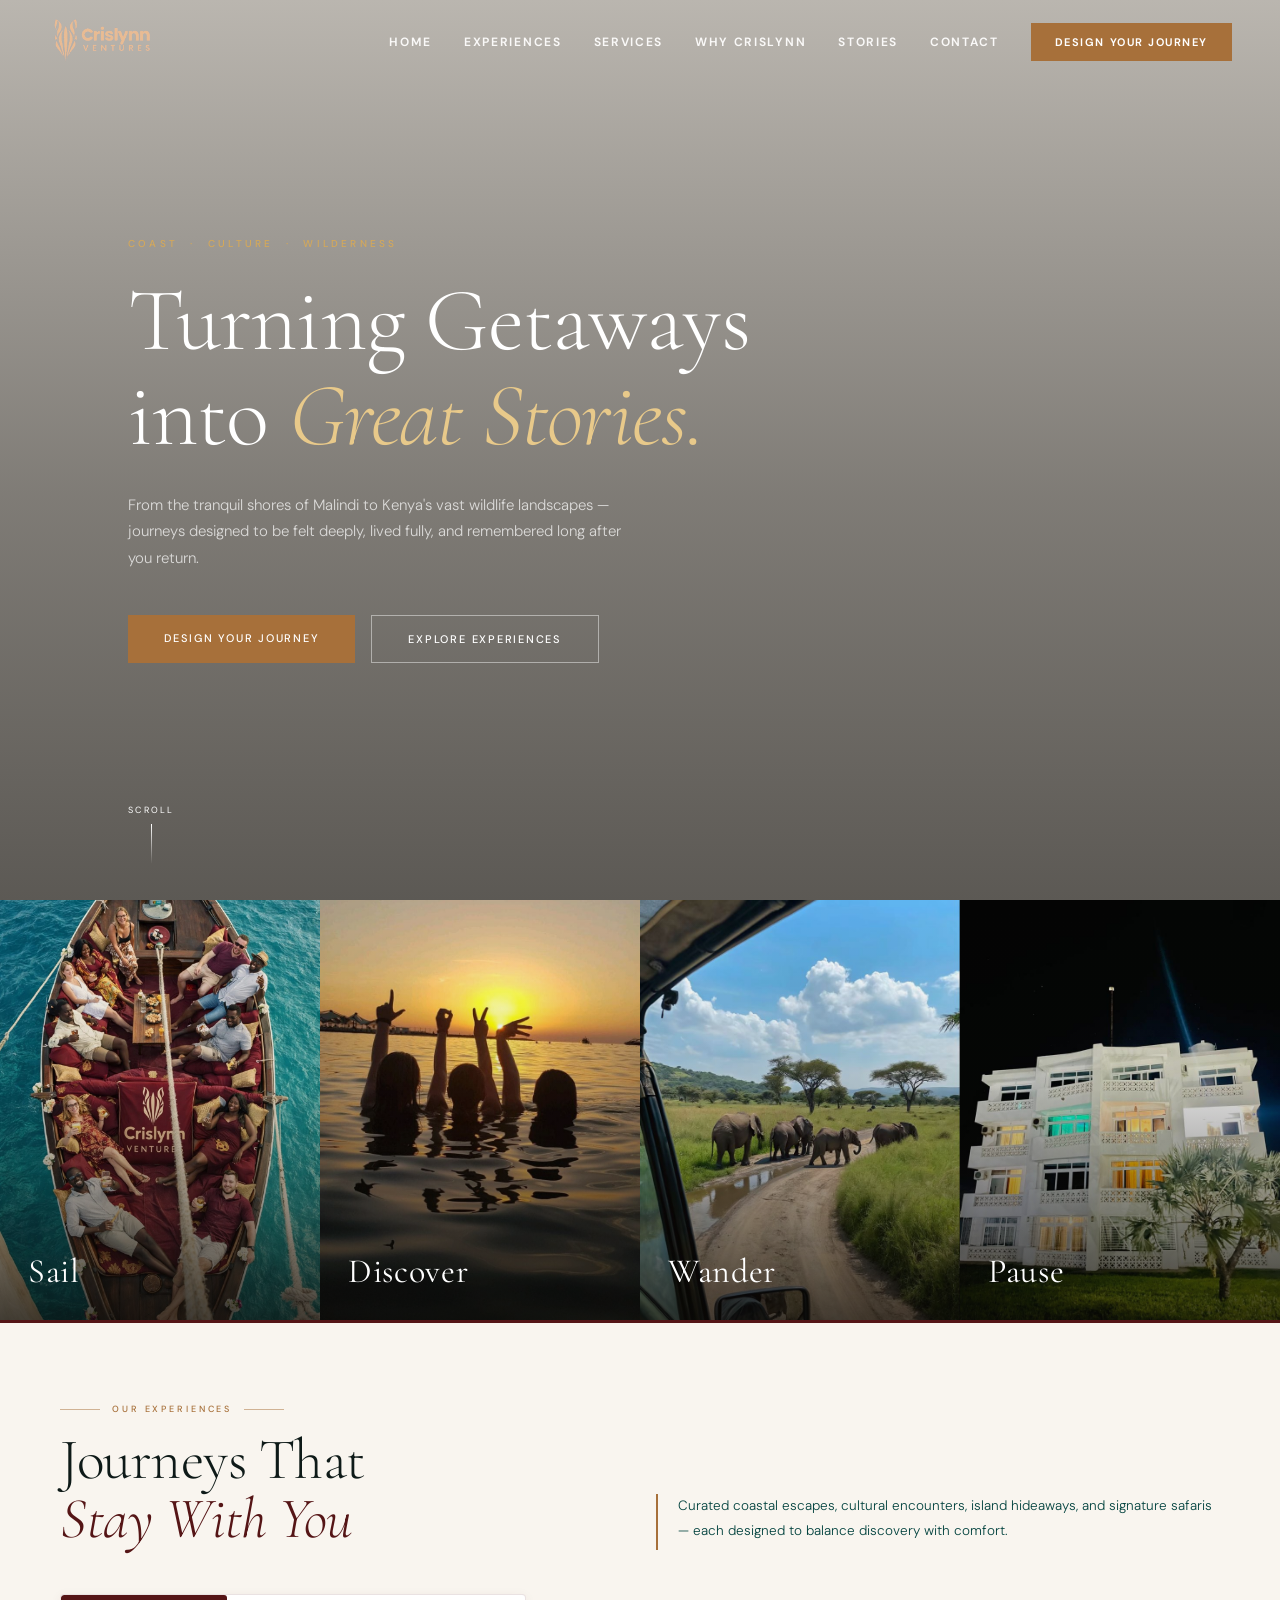
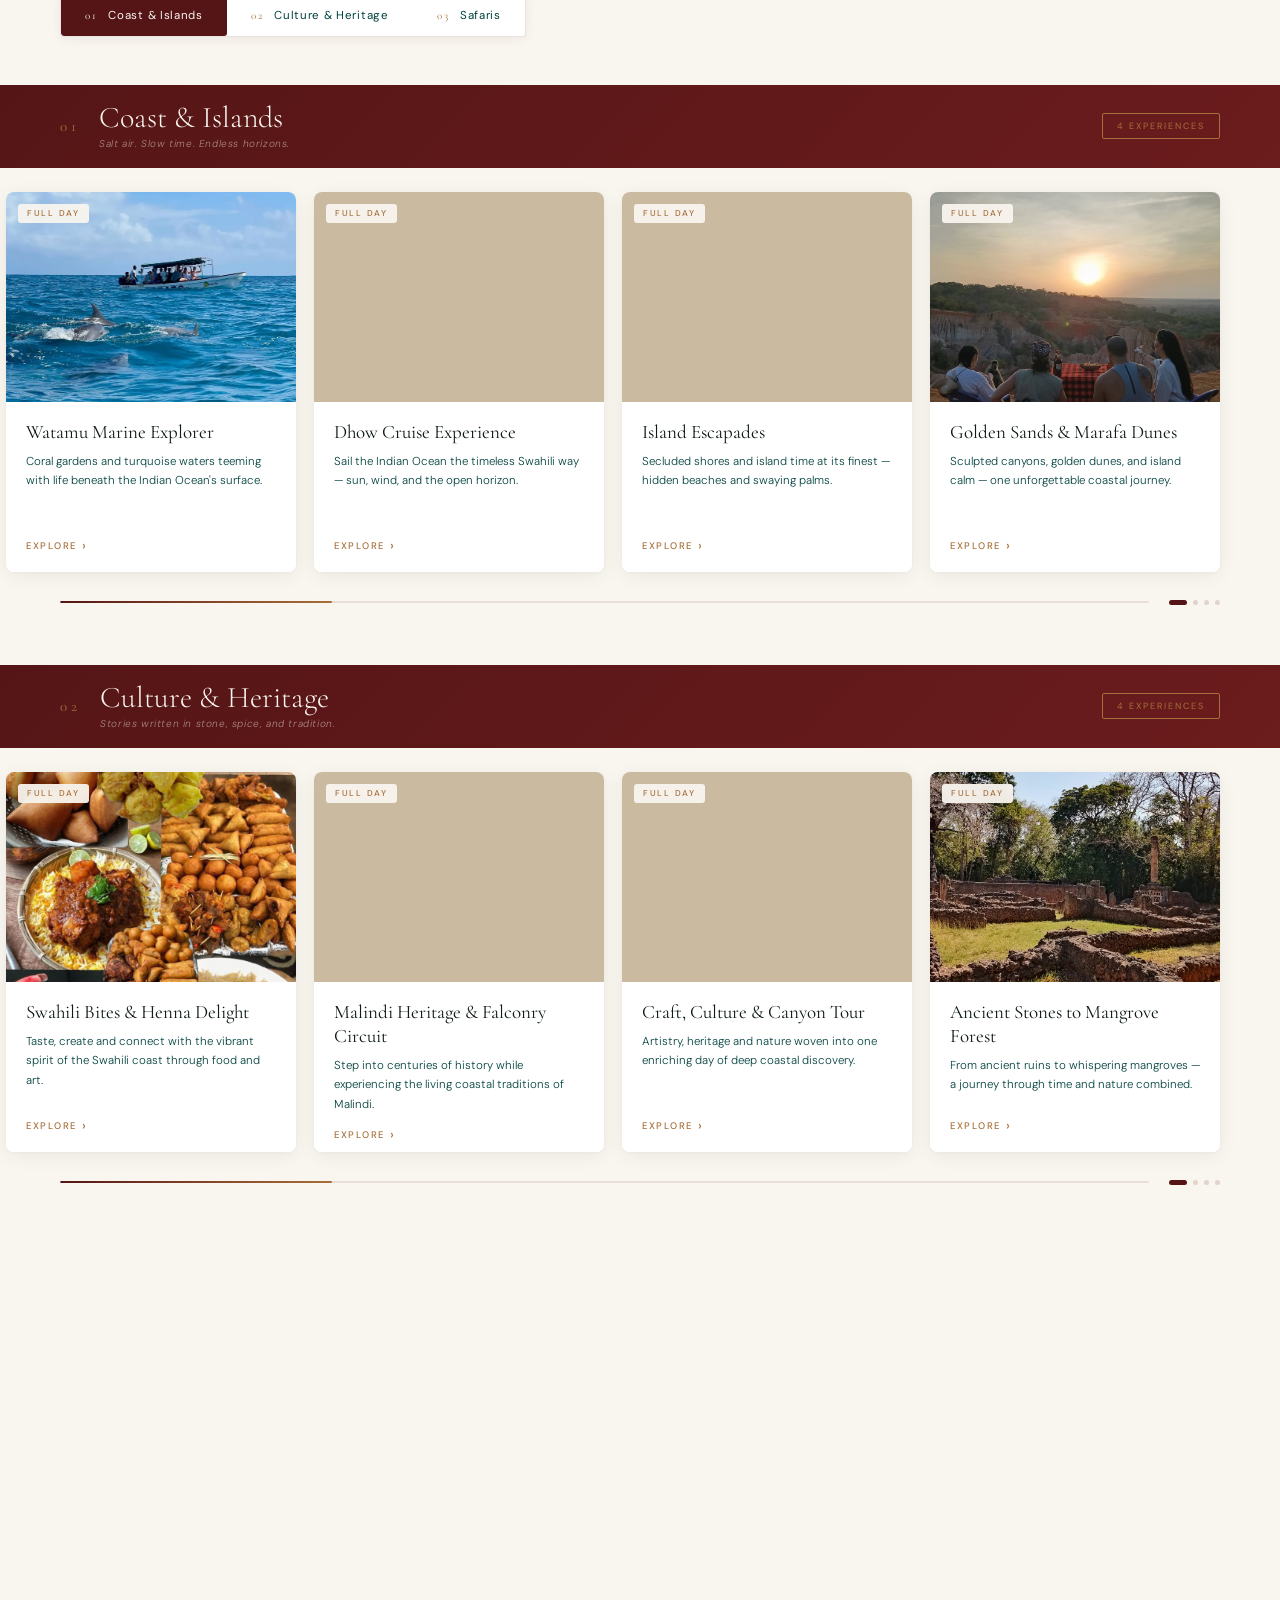
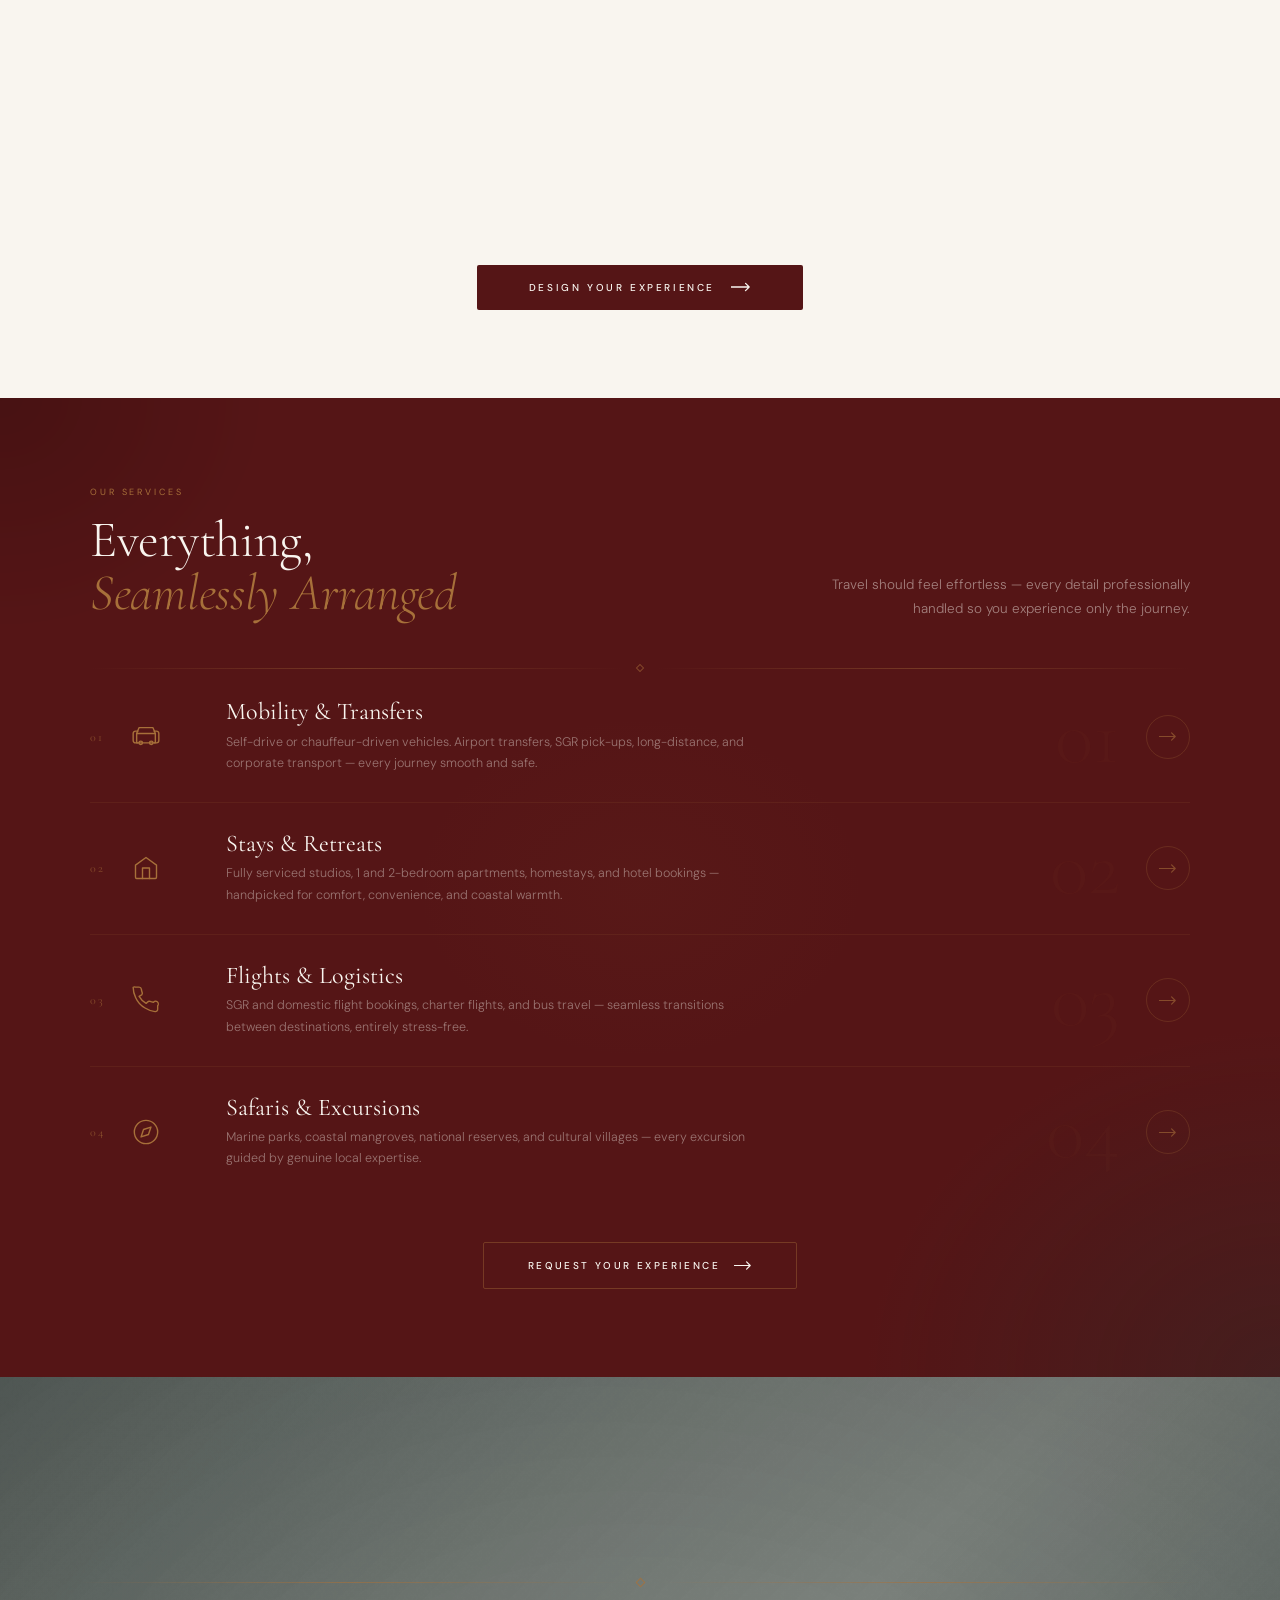
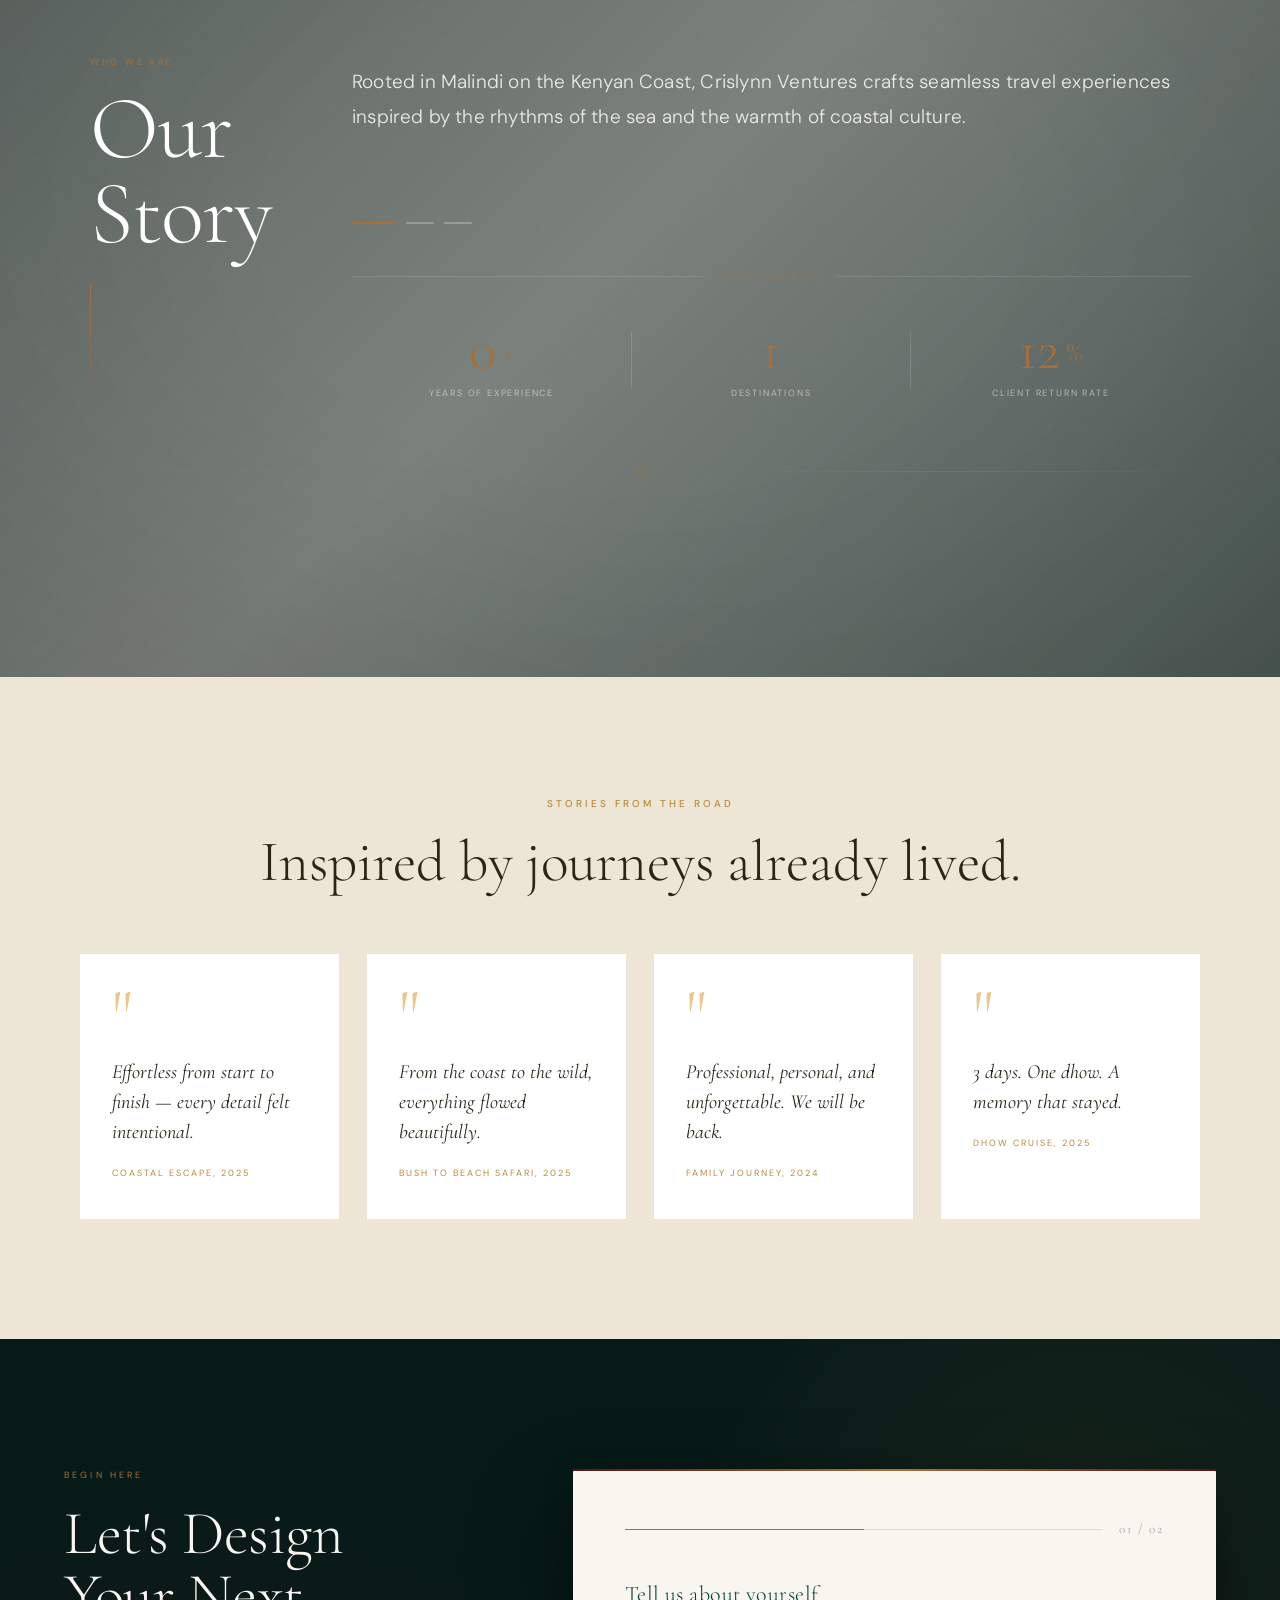
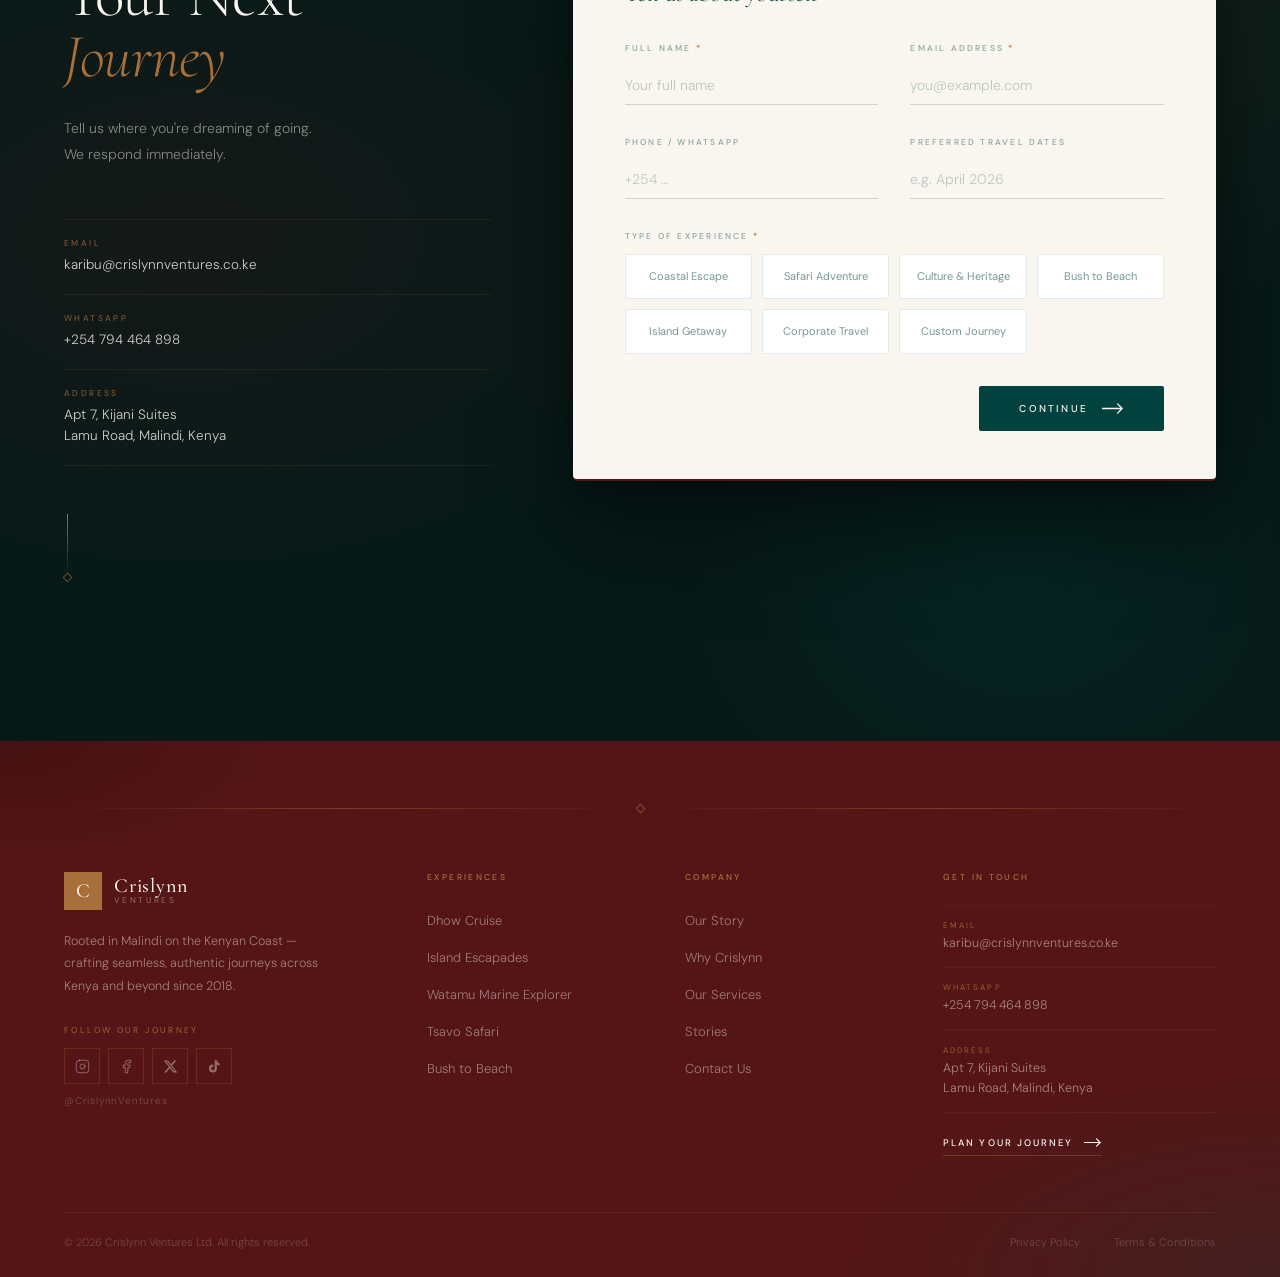
==== commit f3784a2b: "Add files via upload" ====
--- a/index.html
+++ b/index.html
@@ -514,7 +514,7 @@
 
         <div class="about-stat">
           <span class="about-stat-num">
-            <span class="counter" data-target="8">0</span>
+            <span class="counter" data-target="5">0</span>
           </span>
           <span class="about-stat-suffix">+</span>
           <small class="about-stat-label">Years of Experience</small>
@@ -553,47 +553,6 @@
   </div>
 
 </section>
-
-<!-- ── WHY US ── 
-<section id="why-us">
-  <p class="section-eyebrow reveal">The Crislynn Difference</p>
-  <h2 class="section-title reveal reveal-delay-1">Thoughtfully Designed.<br>Professionally Delivered.</h2>
-  <div class="pillars-grid">
-    <div class="pillar reveal">
-      <div class="pillar-icon">
-        <svg viewBox="0 0 24 24" fill="none" stroke="currentColor" stroke-width="1.5"><path d="M4 6h16M4 10h10M4 14h7M4 18h4"/></svg>
-      </div>
-      <div class="pillar-dot"></div>
-      <div class="pillar-name">Tailored, Never Templated</div>
-      <p class="pillar-desc">Every journey is crafted from scratch around your pace, style, and interests — never off a shelf.</p>
-    </div>
-    <div class="pillar reveal reveal-delay-1">
-      <div class="pillar-icon">
-        <svg viewBox="0 0 24 24" fill="none" stroke="currentColor" stroke-width="1.5"><path d="M12 3C8 3 4 7 4 12c0 3 1.5 5.5 4 7M12 3c4 0 8 4 8 9 0 3-1.5 5.5-4 7M12 3v18M4 12h16"/></svg>
-      </div>
-      <div class="pillar-dot"></div>
-      <div class="pillar-name">Coastal Roots, National Reach</div>
-      <p class="pillar-desc">Our foundation in the coast ensures authenticity, while our offerings span Kenya and beyond.</p>
-    </div>
-    <div class="pillar reveal reveal-delay-2">
-      <div class="pillar-icon">
-        <svg viewBox="0 0 24 24" fill="none" stroke="currentColor" stroke-width="1.5"><path d="M17 21v-2a4 4 0 00-4-4H5a4 4 0 00-4 4v2"/><circle cx="9" cy="7" r="4"/><path d="M23 21v-2a4 4 0 00-3-3.87M16 3.13a4 4 0 010 7.75"/></svg>
-      </div>
-      <div class="pillar-dot"></div>
-      <div class="pillar-name">Trusted Local Partners</div>
-      <p class="pillar-desc">Carefully selected guides and partners who share our commitment to safety, comfort, and authenticity.</p>
-    </div>
-    <div class="pillar reveal reveal-delay-3">
-      <div class="pillar-icon">
-        <svg viewBox="0 0 24 24" fill="none" stroke="currentColor" stroke-width="1.5"><circle cx="12" cy="12" r="9"/><path d="M12 7v5l3 3"/></svg>
-      </div>
-      <div class="pillar-dot"></div>
-      <div class="pillar-name">Seamless from Start to Finish</div>
-      <p class="pillar-desc">Mobility, stays, flights, and excursions — all handled under one trusted brand so you arrive fully present.</p>
-    </div>
-  </div>
-</section>
--->
 
 <!-- ── STORIES ── -->
 <section id="stories">
--- a/styles.css
+++ b/styles.css
@@ -88,14 +88,90 @@
   flex-direction: column;
   gap: 5px;
   cursor: pointer;
+  background: none;
+  border: none;
+  padding: 4px;
 }
 .nav-burger span {
   display: block;
-  height: 1.5px;
-  background: #551516;
-  transition: background 0.4s;
-}
-nav.scrolled .nav-burger span { background: var(--text-mid); }
+  height: 2px;
+  background: #ffffff;
+  border-radius: 2px;
+  transition: transform 0.3s ease, opacity 0.2s ease, background 0.4s;
+}
+nav.scrolled .nav-burger span { background: #F9F5EF; }
+
+/* Burger open — animated X */
+.nav-burger.burger-open span:nth-child(1) {
+  transform: translateY(7px) rotate(45deg);
+}
+.nav-burger.burger-open span:nth-child(2) {
+  opacity: 0;
+  transform: scaleX(0);
+}
+.nav-burger.burger-open span:nth-child(3) {
+  transform: translateY(-7px) rotate(-45deg);
+}
+
+/* ── MOBILE NAV — show burger, hide links ── */
+@media (max-width: 900px) {
+  nav {
+    padding: 0 24px;
+  }
+
+  .nav-burger {
+    display: flex;
+  }
+
+  .nav-links {
+    display: none;
+    flex-direction: column;
+    align-items: flex-start;
+    position: fixed;
+    top: var(--nav-h);
+    left: 0;
+    right: 0;
+    background: #551516;
+    padding: 24px 32px 32px;
+    gap: 4px;
+    box-shadow: 0 8px 32px rgba(0,0,0,0.3);
+    z-index: 99;
+    border-top: 1px solid rgba(167,112,58,0.3);
+  }
+
+  .nav-links.nav-open {
+    display: flex;
+  }
+
+  .nav-links li {
+    width: 100%;
+    border-bottom: 1px solid rgba(167,112,58,0.12);
+  }
+
+  .nav-links li:last-child {
+    border-bottom: none;
+    padding-top: 8px;
+  }
+
+  .nav-links a {
+    color: #F9F5EF !important;
+    font-size: 13px !important;
+    display: block;
+    padding: 12px 0;
+  }
+
+  .nav-links a:hover {
+    color: #a7703a !important;
+  }
+
+  .nav-cta {
+    display: inline-block !important;
+    text-align: center;
+    width: 100%;
+    padding: 14px 24px !important;
+    margin-top: 4px;
+  }
+}
 
 /* ── HERO ── */
 #hero {
@@ -238,6 +314,57 @@
   animation: scrollPulse 2s 2s infinite;
 }
 
+/* Hero mobile fixes */
+@media (max-width: 768px) {
+  .hero-content {
+    padding: 0 32px;
+  }
+  .hero-title {
+    font-size: clamp(38px, 10vw, 58px);
+  }
+  .hero-sub {
+    font-size: 14px;
+  }
+}
+
+@media (max-width: 480px) {
+  #hero {
+    justify-content: flex-end;
+    padding-bottom: 80px;
+  }
+  .hero-content {
+    padding: 0 20px;
+    max-width: 100%;
+  }
+  .hero-title {
+    font-size: clamp(34px, 11vw, 46px);
+    margin-bottom: 16px;
+  }
+  .hero-sub {
+    font-size: 13px;
+    line-height: 1.65;
+    margin-bottom: 28px;
+  }
+  .hero-btns {
+    flex-direction: column;
+    gap: 10px;
+  }
+  .btn-primary,
+  .btn-outline {
+    text-align: center;
+    padding: 14px 20px;
+    width: 100%;
+  }
+  .hero-scroll {
+    display: none;
+  }
+  .hero-eyebrow {
+    font-size: 9px;
+    letter-spacing: 0.22em;
+    margin-bottom: 16px;
+  }
+}
+
 /* ── VISUAL STRIP ── */
 #visual-strip { width: 100%; }
 .strip-grid {
@@ -271,10 +398,39 @@
   letter-spacing: 0.02em;
 }
 
+/* Visual strip mobile — stack vertically */
+@media (max-width: 768px) {
+  .strip-grid {
+    grid-template-columns: 1fr;
+    height: auto;
+  }
+  .strip-card {
+    height: 240px;
+  }
+  .strip-img {
+    position: absolute;
+    inset: 0;
+    width: 100%;
+    height: 100%;
+  }
+  .strip-label {
+    font-size: 28px;
+    bottom: 20px;
+    left: 20px;
+  }
+}
+
+@media (max-width: 480px) {
+  .strip-card {
+    height: 200px;
+  }
+  .strip-label {
+    font-size: 24px;
+  }
+}
+
 /* ═══════════════════════════════════════════════════════════
    ABOUT SECTION  — Luxury Cinematic Redesign
-   Drop this into your stylesheet.
-   Requires: Cormorant Garamond + DM Sans (already in project)
 ═══════════════════════════════════════════════════════════ */
 
 /* ── Section shell ── */
@@ -302,7 +458,6 @@
   width: 100%;
   height: 100%;
   object-fit: cover;
-  /* Slow subtle zoom — cinematic Ken Burns */
   animation: aboutVideoZoom 24s ease-in-out infinite alternate;
   will-change: transform;
 }
@@ -312,7 +467,6 @@
   to   { transform: scale(1.06); }
 }
 
-/* Layered overlays */
 .about-overlay-base {
   position: absolute;
   inset: 0;
@@ -335,7 +489,6 @@
   );
 }
 
-/* Subtle film grain */
 .about-overlay-grain {
   position: absolute;
   inset: 0;
@@ -351,7 +504,6 @@
   align-items: center;
   gap: 14px;
   margin-bottom: 64px;
-  /* reveal animation */
   opacity: 0;
   transform: scaleX(0.4);
   transition: opacity 0.9s ease, transform 0.9s ease;
@@ -410,7 +562,6 @@
   text-transform: uppercase;
   color: #a7703a;
   margin-bottom: 18px;
-  /* reveal */
   opacity: 0;
   transform: translateY(10px);
   transition: opacity 0.7s ease 0.2s, transform 0.7s ease 0.2s;
@@ -429,7 +580,6 @@
   line-height: 0.95;
   letter-spacing: -1px;
   margin-bottom: 28px;
-  /* reveal */
   opacity: 0;
   transform: translateY(20px);
   transition: opacity 0.8s ease 0.35s, transform 0.8s ease 0.35s;
@@ -440,7 +590,6 @@
   transform: none;
 }
 
-/* Vertical decorative rule under heading */
 .about-vert-rule {
   width: 1px;
   height: 0;
@@ -479,11 +628,9 @@
   opacity: 1;
   transform: translateY(0);
   pointer-events: auto;
-  /* also waits for section reveal */
   transition-delay: 0.5s;
 }
 
-/* If section not yet visible, keep hidden */
 #about:not(.about-visible) .about-slide.active {
   opacity: 0;
   transform: translateY(18px);
@@ -622,9 +769,8 @@
   color: rgba(245, 245, 240, 0.55);
 }
 
-/* ── Auto-advance progress bar on each stat ── */
 .about-stat::after {
-  content: none; /* used for optional progress underline */
+  content: none;
 }
 
 /* ════════════════════════════════
@@ -653,7 +799,6 @@
     min-height: auto;
   }
 
-  /* Stack columns vertically */
   .about-inner {
     flex-direction: column;
     align-items: center;
@@ -718,9 +863,6 @@
 
 /* ════════════════════════════════════════════════════════
    EXPERIENCES SECTION — Luxury v4
-   #F9F5EF cream · #551516 burgundy · #a7703a gold · #02423e green
-   Changes: no arrows · balanced card heights · equal padding
-   both sides · burgundy L+bottom accent on hover
 ════════════════════════════════════════════════════════ */
 
 /* ── Shell ── */
@@ -924,14 +1066,13 @@
   flex-shrink: 0;
 }
 
-/* ── Slider wrapper — NO arrows, equal padding both sides ── */
+/* ── Slider wrapper ── */
 .exp-slider-wrap { position: relative; }
 
-/* ── Track — equal padding left = right ── */
+/* ── Track ── */
 .exp-track {
   display: flex;
   gap: 18px;
-  /* equal 60px padding on both sides */
   padding: 24px 60px 28px;
   overflow-x: auto;
   scroll-behavior: smooth;
@@ -949,10 +1090,9 @@
 .exp-track::-webkit-scrollbar { display: none; }
 .exp-track.dragging { cursor: grabbing; scroll-behavior: auto; }
 
-/* ── Card — fixed height so all cards are identical height ── */
+/* ── Card ── */
 .exp-card {
   flex: 0 0 290px;
-  /* Fixed total height keeps all cards uniform regardless of text length */
   height: 380px;
   border-radius: 8px;
   overflow: hidden;
@@ -962,7 +1102,6 @@
   transition: box-shadow 0.38s ease, transform 0.1s ease;
   box-shadow: 0 4px 20px rgba(0,0,0,0.06), 0 1px 4px rgba(0,0,0,0.04);
   position: relative;
-  /* Stagger reveal */
   opacity: 0;
   animation: none;
 }
@@ -980,11 +1119,6 @@
   box-shadow: 0 20px 50px rgba(85,21,22,0.14), 0 6px 16px rgba(0,0,0,0.08);
 }
 
-/* ── Burgundy L-border + bottom border on hover ──
-   Left bar: scaleY from centre outward
-   Bottom bar: scaleX from left to right
-   Both fully consistent across every card regardless of content
-── */
 .exp-card::before,
 .exp-card::after {
   content: '';
@@ -994,14 +1128,12 @@
   z-index: 5;
   transition: transform 0.42s cubic-bezier(0.4,0,0.2,1);
 }
-/* Left bar */
 .exp-card::before {
   top: 0; left: 0;
   width: 3px; height: 100%;
   transform: scaleY(0);
   transform-origin: center;
 }
-/* Bottom bar */
 .exp-card::after {
   bottom: 0; left: 0;
   width: 100%; height: 3px;
@@ -1011,7 +1143,6 @@
 .exp-card:hover::before { transform: scaleY(1); }
 .exp-card:hover::after  { transform: scaleX(1); }
 
-/* Card link wrapper */
 .exp-card-link {
   display: flex;
   flex-direction: column;
@@ -1021,7 +1152,7 @@
   background: white;
 }
 
-/* ── Media — fixed height ── */
+/* ── Media ── */
 .exp-media {
   position: relative;
   height: 210px;
@@ -1037,7 +1168,6 @@
 }
 .exp-card:hover .exp-media-img { transform: scale(1.06); }
 
-/* "Explore →" badge slides up on hover — no overlay */
 .exp-card-cta {
   position: absolute;
   bottom: 14px; right: 14px;
@@ -1057,7 +1187,6 @@
 }
 .exp-card:hover .exp-card-cta { opacity: 1; transform: translateY(0); }
 
-/* Tag */
 .exp-tag {
   position: absolute;
   top: 12px; left: 12px;
@@ -1074,7 +1203,7 @@
   padding: 4px 9px;
 }
 
-/* ── Card body — flex-grow so it fills the remaining height ── */
+/* ── Card body ── */
 .exp-body {
   flex: 1;
   display: flex;
@@ -1085,7 +1214,6 @@
   overflow: hidden;
 }
 
-/* Gold shimmer sweep on body hover */
 .exp-body::before {
   content: '';
   position: absolute;
@@ -1111,10 +1239,9 @@
   font-size: 11.5px; font-weight: 300;
   color: #02423e;
   line-height: 1.7;
-  flex: 1; /* pushes link to bottom consistently */
-}
-
-/* Explore link — always at bottom */
+  flex: 1;
+}
+
 .exp-link {
   display: inline-flex;
   align-items: center;
@@ -1132,7 +1259,7 @@
 .exp-card:hover .exp-link { color: #551516; gap: 9px; }
 .exp-card:hover .exp-link-arrow { transform: translateX(3px); }
 
-/* ── Footer row: scrollbar + dots ── */
+/* ── Footer row ── */
 .exp-footer-row {
   display: flex;
   align-items: center;
@@ -1140,7 +1267,6 @@
   padding: 0 60px 8px;
 }
 
-/* Custom scroll progress bar */
 .exp-prog-wrap {
   flex: 1;
   height: 1.5px;
@@ -1156,7 +1282,6 @@
   transition: width 0.45s cubic-bezier(0.4,0,0.2,1);
 }
 
-/* Dot pills */
 .exp-progress {
   display: flex;
   align-items: center;
@@ -1246,59 +1371,24 @@
   .exp-tab-name { font-size: 10.5px; }
   .exp-cat-banner { padding: 14px 20px; flex-wrap: wrap; gap: 10px; }
   .exp-cat-count { display: none; }
-  /* Equal padding both sides on mobile */
-  .exp-track { padding: 18px 20px 22px; gap: 14px; }
-  .exp-card { flex: 0 0 260px; height: 400px; }
-  .exp-media { height: 185px; }
+
+  /* One full card + peek of next — consistent on every phone */
+  .exp-track {
+    padding: 18px 20px 22px;
+    gap: 14px;
+    scroll-padding-left: 20px;
+  }
+  .exp-card {
+    /* Full width minus the 20px padding on each side minus the 14px gap peek */
+    flex: 0 0 calc(100vw - 54px);
+    height: 390px;
+    /* Disable 3D tilt on mobile */
+    transform: none !important;
+  }
+  .exp-media { height: 200px; }
   .exp-footer-row { padding: 0 20px 8px; }
   .exp-cta-btn { width: calc(100% - 40px); justify-content: center; padding: 16px 24px; }
-  /* Disable 3D tilt on mobile */
-  .exp-card { transform: none !important; }
   .exp-cursor { display: none; }
-}
-
-/* Reuses your existing .btn-primary — or add this if needed: */
-/*
-.btn-primary {
-  display: inline-block;
-  font-family: 'DM Sans', sans-serif;
-  font-size: 10.5px;
-  font-weight: 500;
-  letter-spacing: 0.22em;
-  text-transform: uppercase;
-  color: white;
-  background: #551516;
-  padding: 16px 40px;
-  border-radius: 2px;
-  text-decoration: none;
-  transition: background 0.3s, transform 0.3s, box-shadow 0.3s;
-}
-.btn-primary:hover {
-  background: #3d0e0f;
-  transform: translateY(-2px);
-  box-shadow: 0 12px 28px rgba(85, 21, 22, 0.3);
-}
-*/
-
-/* ── Responsive ── */
-@media (max-width: 768px) {
-  #experiences { padding: 72px 0 80px; }
-
-  .exp-cat-header {
-    flex-wrap: wrap;
-    padding: 0 20px;
-  }
-
-  .exp-cat-header::after { left: 20px; right: 20px; }
-
-  .exp-cat-tagline { margin-left: 0; }
-
-  .exp-track { padding: 16px 20px 28px; }
-
-  .exp-card { flex: 0 0 290px; }
-
-  .exp-arrow.left  { left: 4px; }
-  .exp-arrow.right { right: 4px; }
 }
 
 /* HERO VIDEO BACKGROUND */
@@ -1311,10 +1401,8 @@
 color:white;
 text-align:center;
 position:relative;
-overflow:hidden; /* IMPORTANT */
-}
-
-/* video behaves like background image */
+overflow:hidden;
+}
 
 .exp-hero video{
 position:absolute;
@@ -1326,8 +1414,6 @@
 z-index:0;
 }
 
-/* dark overlay above video */
-
 .exp-hero::after{
 content:"";
 position:absolute;
@@ -1336,8 +1422,6 @@
 z-index:1;
 }
 
-/* text always on top */
-
 .exp-hero-inner{
 position:relative;
 z-index:2;
@@ -1347,8 +1431,6 @@
 letter-spacing:.04em;
 animation:fadeUp 1.2s ease;
 }
-
-/* image behaves EXACTLY like video */
 
 .exp-hero img{
 position:absolute;
@@ -1356,7 +1438,7 @@
 left:0;
 width:100%;
 height:100%;
-object-fit:cover; /* prevents stretching */
+object-fit:cover;
 z-index:0;
 display:none;
 }
@@ -1374,8 +1456,6 @@
 
 /* ════════════════════════════════════════════════════
    SERVICES SECTION — Luxury Redesign
-   Palette: #551516 bg · #a7703a gold · #02423e green
-   Compact horizontal rows — ~half the original height
 ════════════════════════════════════════════════════ */
 
 #services {
@@ -1386,7 +1466,6 @@
   isolation: isolate;
 }
 
-/* Ambient depth — green bleed bottom-right */
 .sv-ambient {
   position: absolute;
   inset: 0;
@@ -1412,7 +1491,6 @@
   justify-content: space-between;
   gap: 40px;
   margin-bottom: 44px;
-  /* reveal */
   opacity: 0;
   transform: translateY(18px);
   transition: opacity 0.8s ease, transform 0.8s ease;
@@ -1496,7 +1574,6 @@
   margin: 0;
 }
 
-/* Thin divider between rows */
 .sv-divider {
   height: 1px;
   background: rgba(167,112,58,0.12);
@@ -1511,7 +1588,6 @@
   padding: 28px 0;
   overflow: hidden;
   cursor: default;
-  /* reveal */
   opacity: 0;
   transform: translateX(-16px);
   transition:
@@ -1525,7 +1601,6 @@
 #services.sv-in .sv-item:nth-child(5) { opacity:1; transform:none; transition-delay:0.45s; }
 #services.sv-in .sv-item:nth-child(7) { opacity:1; transform:none; transition-delay:0.55s; }
 
-/* Hover state */
 .sv-item::before {
   content: '';
   position: absolute;
@@ -1541,7 +1616,6 @@
   opacity: 1;
 }
 
-/* Left: number + icon */
 .sv-item-left {
   display: flex;
   align-items: center;
@@ -1577,7 +1651,6 @@
   color: #c4934e;
 }
 
-/* Body: name + desc */
 .sv-item-body {
   flex: 1;
   padding: 0 40px 0 16px;
@@ -1613,7 +1686,6 @@
   color: rgba(249,245,239,0.62);
 }
 
-/* Right: arrow link */
 .sv-item-right {
   flex-shrink: 0;
   position: relative;
@@ -1650,7 +1722,6 @@
   transform: translateX(3px);
 }
 
-/* Watermark numeral */
 .sv-watermark {
   position: absolute;
   right: 70px;
@@ -1769,7 +1840,6 @@
     padding: 24px 0;
   }
 
-  /* On mobile: left sits in one row, body wraps below */
   .sv-item-left {
     width: auto;
     gap: 14px;
@@ -1804,43 +1874,6 @@
     padding: 17px 24px;
   }
 }
-
-
-/* ── WHY US ── */
-/*
-#why-us { background: var(--dark); padding: 120px 48px; }
-#why-us .section-eyebrow { color: var(--gold); }
-#why-us .section-title { color: var(--white); margin-bottom: 80px; }
-.pillars-grid {
-  display: grid;
-  grid-template-columns: repeat(4, 1fr);
-  gap: 40px;
-  max-width: 1200px;
-  margin: 0 auto;
-}
-.pillar { text-align: center; padding: 0 16px; }
-.pillar-icon {
-  width: 64px; height: 64px;
-  border: 1px solid rgba(184,137,58,0.35);
-  border-radius: 50%;
-  display: flex;
-  align-items: center;
-  justify-content: center;
-  margin: 0 auto 16px;
-  color: var(--gold);
-}
-.pillar-icon svg { width: 24px; height: 24px; }
-.pillar-dot { width: 5px; height: 5px; background: var(--gold); border-radius: 50%; margin: 0 auto 20px; }
-.pillar-name {
-  font-family: 'Cormorant Garamond', serif;
-  font-size: 22px;
-  font-weight: 400;
-  color: var(--white);
-  margin-bottom: 14px;
-  line-height: 1.2;
-}
-.pillar-desc { font-size: 13px; font-weight: 300; color: rgba(255,255,255,0.5); line-height: 1.75; }
-*/
 
 
 /* ── STORIES ── */
@@ -1882,11 +1915,35 @@
   color: var(--gold);
 }
 
+/* Stories responsive */
+@media (max-width: 1024px) {
+  .stories-grid {
+    grid-template-columns: repeat(2, 1fr);
+    gap: 20px;
+  }
+}
+
+@media (max-width: 640px) {
+  #stories {
+    padding: 72px 20px;
+  }
+  .stories-grid {
+    grid-template-columns: 1fr;
+    gap: 16px;
+  }
+  .story-quote {
+    padding: 28px 24px;
+  }
+  .quote-mark {
+    font-size: 56px;
+  }
+  .quote-text {
+    font-size: 18px;
+  }
+}
+
 /* ════════════════════════════════════════════════════
    CONTACT SECTION — Luxury Redesign
-   Palette: #551516 burgundy · #a7703a gold
-            #F9F5EF cream  · #02423e deep green
-   Requires: Cormorant Garamond + DM Sans
 ════════════════════════════════════════════════════ */
 
 /* ── Variables ── */
@@ -1989,7 +2046,6 @@
   margin-bottom: 52px;
 }
 
-/* Contact info */
 .ct-info-block {
   display: flex;
   flex-direction: column;
@@ -2039,7 +2095,6 @@
   color: var(--ct-cream);
 }
 
-/* Ornament */
 .ct-ornament {
   display: flex;
   flex-direction: column;
@@ -2094,7 +2149,6 @@
     0 10px 30px rgba(0,0,0,0.25);
 }
 
-/* Burgundy top-border accent */
 .ct-form-card::before {
   content: '';
   position: absolute;
@@ -2141,7 +2195,6 @@
   transition: color 0.3s;
 }
 
-/* ── Panel title ── */
 .ct-panel-title {
   font-family: 'Cormorant Garamond', serif;
   font-size: 22px;
@@ -2151,7 +2204,6 @@
   letter-spacing: 0.02em;
 }
 
-/* ── Step panels ── */
 .ct-step-panel {
   animation: ctSlideIn 0.45s cubic-bezier(0.4,0,0.2,1);
 }
@@ -2165,14 +2217,12 @@
   to   { opacity: 1; transform: none; }
 }
 
-/* ── Grid ── */
 .ct-grid-2 {
   display: grid;
   grid-template-columns: 1fr 1fr;
   gap: 0 32px;
 }
 
-/* ── Field ── */
 .ct-field {
   position: relative;
   margin-bottom: 32px;
@@ -2220,7 +2270,6 @@
   display: block;
 }
 
-/* Gold animated underline */
 .ct-line {
   display: block;
   position: absolute;
@@ -2243,7 +2292,6 @@
   border-bottom-color: transparent;
 }
 
-/* ── Experience tiles ── */
 .ct-tiles {
   display: grid;
   grid-template-columns: repeat(4, 1fr);
@@ -2299,7 +2347,6 @@
 
 .ct-tile-name { position: relative; z-index: 1; }
 
-/* ── Guest counter ── */
 .ct-guests {
   display: flex;
   align-items: center;
@@ -2348,7 +2395,6 @@
   transform: scale(1.25);
 }
 
-/* ── Select ── */
 .ct-select-shell {
   position: relative;
   margin-top: 0;
@@ -2390,7 +2436,6 @@
   pointer-events: none;
 }
 
-/* ── Actions ── */
 .ct-actions {
   margin-top: 8px;
   display: flex;
@@ -2400,7 +2445,6 @@
 .ct-actions--right  { justify-content: flex-end; }
 .ct-actions--split  { justify-content: space-between; }
 
-/* Next button */
 .ct-btn-next {
   display: inline-flex;
   align-items: center;
@@ -2434,7 +2478,6 @@
 
 .ct-btn-next:hover svg { transform: translateX(4px); }
 
-/* Back button */
 .ct-btn-back {
   display: inline-flex;
   align-items: center;
@@ -2465,7 +2508,6 @@
 
 .ct-btn-back:hover svg { transform: translateX(-4px); }
 
-/* Submit button */
 .ct-btn-submit {
   display: inline-flex;
   align-items: center;
@@ -2505,7 +2547,6 @@
   pointer-events: none;
 }
 
-/* Privacy note */
 .ct-privacy {
   font-family: 'DM Sans', sans-serif;
   font-size: 11px;
@@ -2516,7 +2557,6 @@
   letter-spacing: 0.02em;
 }
 
-/* ── Validation shake ── */
 @keyframes ctShake {
   0%,100% { transform: translateX(0); }
   20%      { transform: translateX(-5px); }
@@ -2538,7 +2578,6 @@
   border-radius: 2px;
 }
 
-/* ── Success screen ── */
 .ct-success {
   display: none;
   flex-direction: column;
@@ -2657,7 +2696,6 @@
     gap: 0;
   }
 
-  /* Tiles: 2 columns on mobile */
   .ct-tiles {
     grid-template-columns: repeat(2, 1fr);
     gap: 8px;
@@ -2713,11 +2751,6 @@
 
 /* ════════════════════════════════════════════════════
    FOOTER — Luxury Redesign
-   Palette:
-     Background  #551516  (burgundy)
-     Gold        #a7703a
-     Deep green  #02423e
-     Cream       #F9F5EF
 ════════════════════════════════════════════════════ */
 
 footer#footer {
@@ -2728,7 +2761,6 @@
   isolation: isolate;
 }
 
-/* Ambient texture — deep green shadow bottom-right */
 footer#footer::before {
   content: '';
   position: absolute;
@@ -2796,7 +2828,6 @@
 
 footer#footer.ft-in .ft-brand { opacity: 1; transform: none; }
 
-/* Logo */
 .ft-logo {
   display: flex;
   align-items: center;
@@ -2853,7 +2884,6 @@
   margin-bottom: 28px;
 }
 
-/* Social */
 .ft-social-label {
   font-family: 'DM Sans', sans-serif;
   font-size: 8.5px;
@@ -2971,7 +3001,6 @@
   margin-right: 6px;
 }
 
-/* Contact rows */
 .ft-contact-row {
   display: block;
   text-decoration: none;
@@ -3014,7 +3043,6 @@
   color: rgba(249,245,239,0.85);
 }
 
-/* CTA button */
 .ft-cta {
   display: inline-flex;
   align-items: center;
@@ -3152,4 +3180,4 @@
   .ft-cta { margin-top: 20px; }
 
   .ft-socials { gap: 10px; }
-}
+}
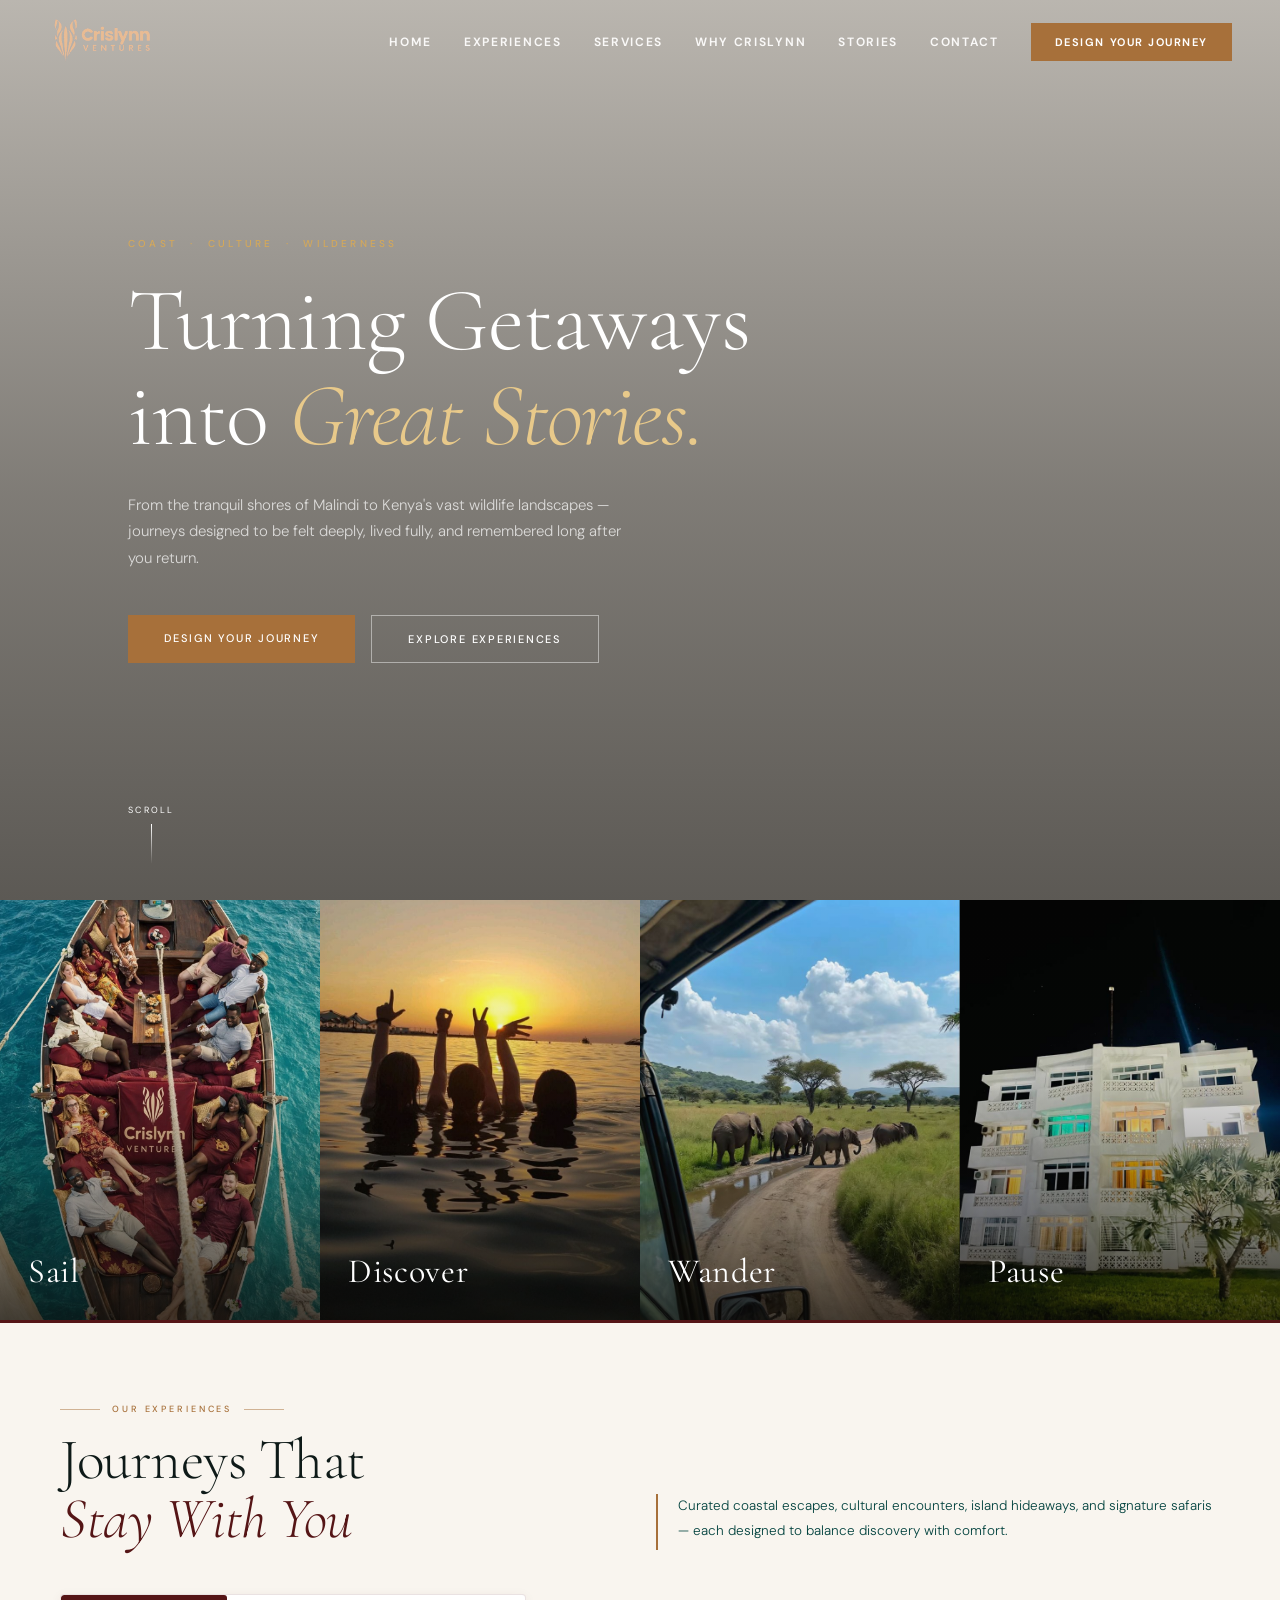
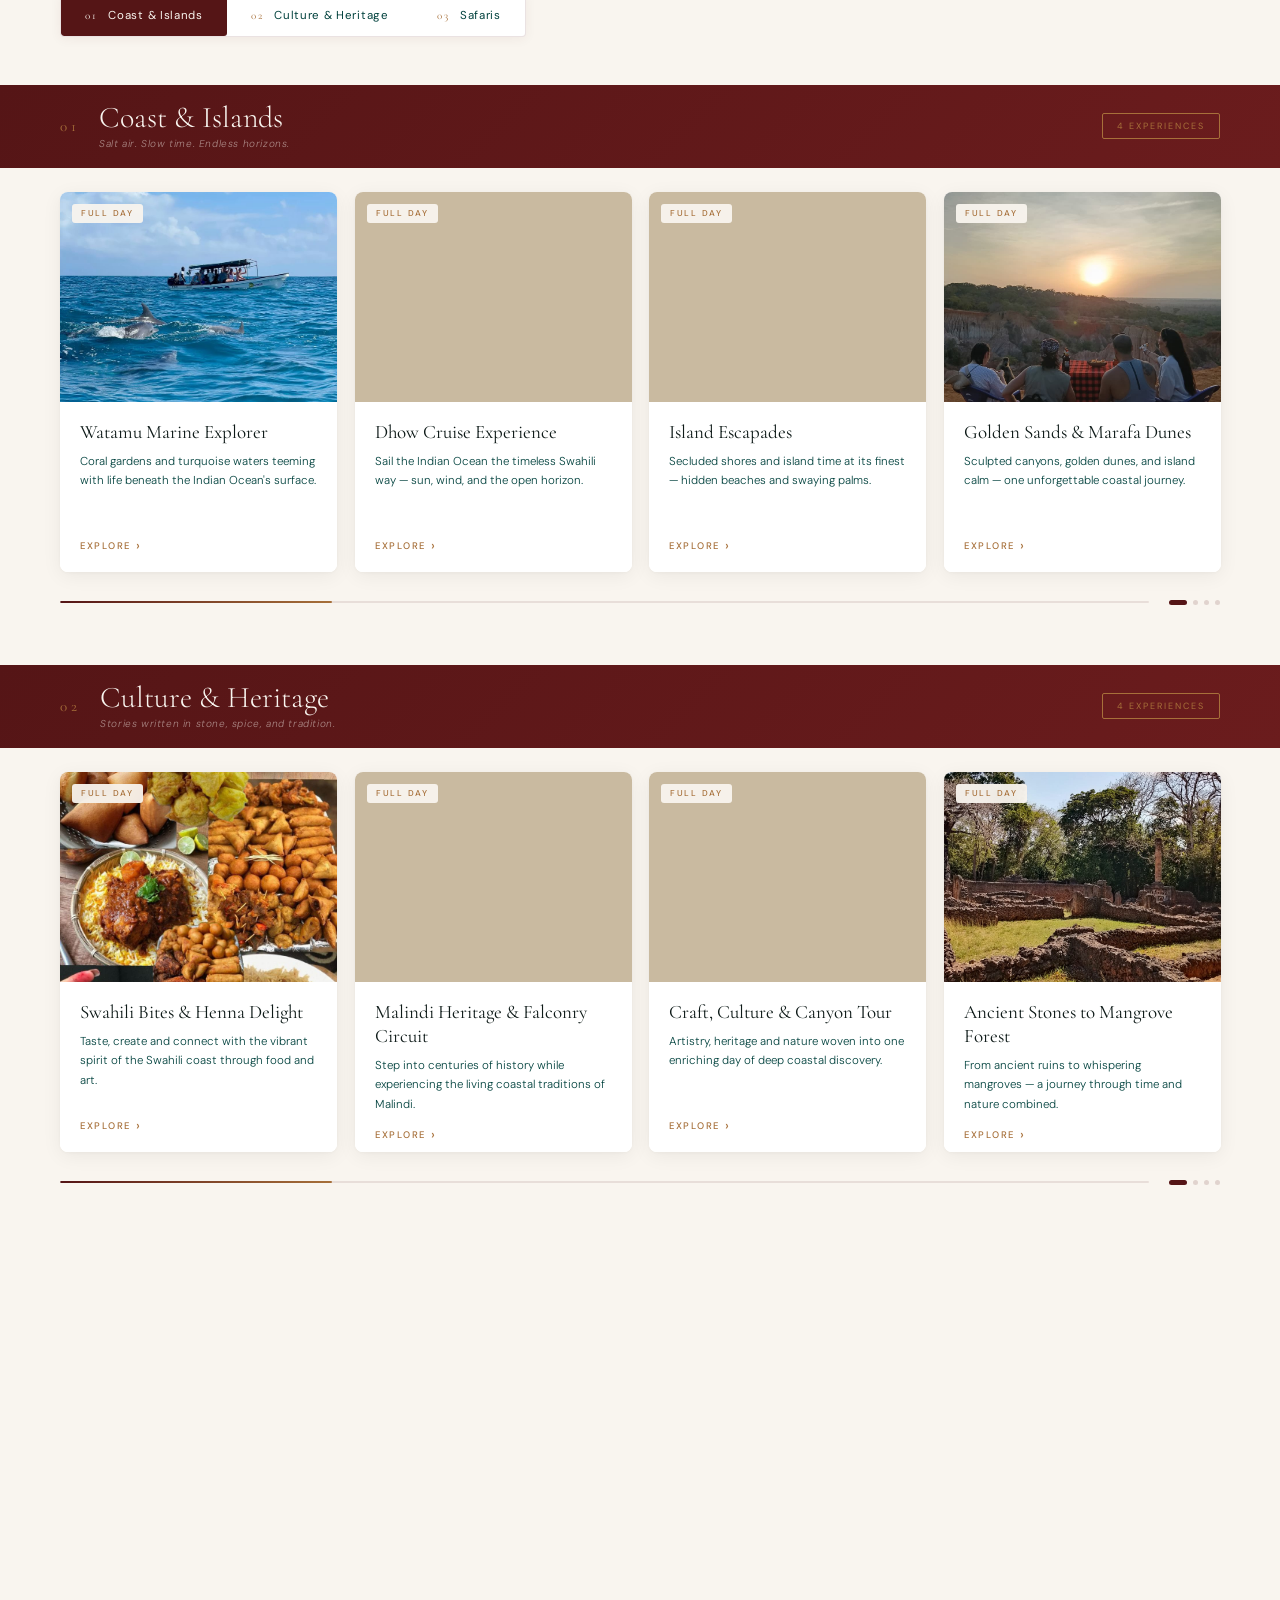
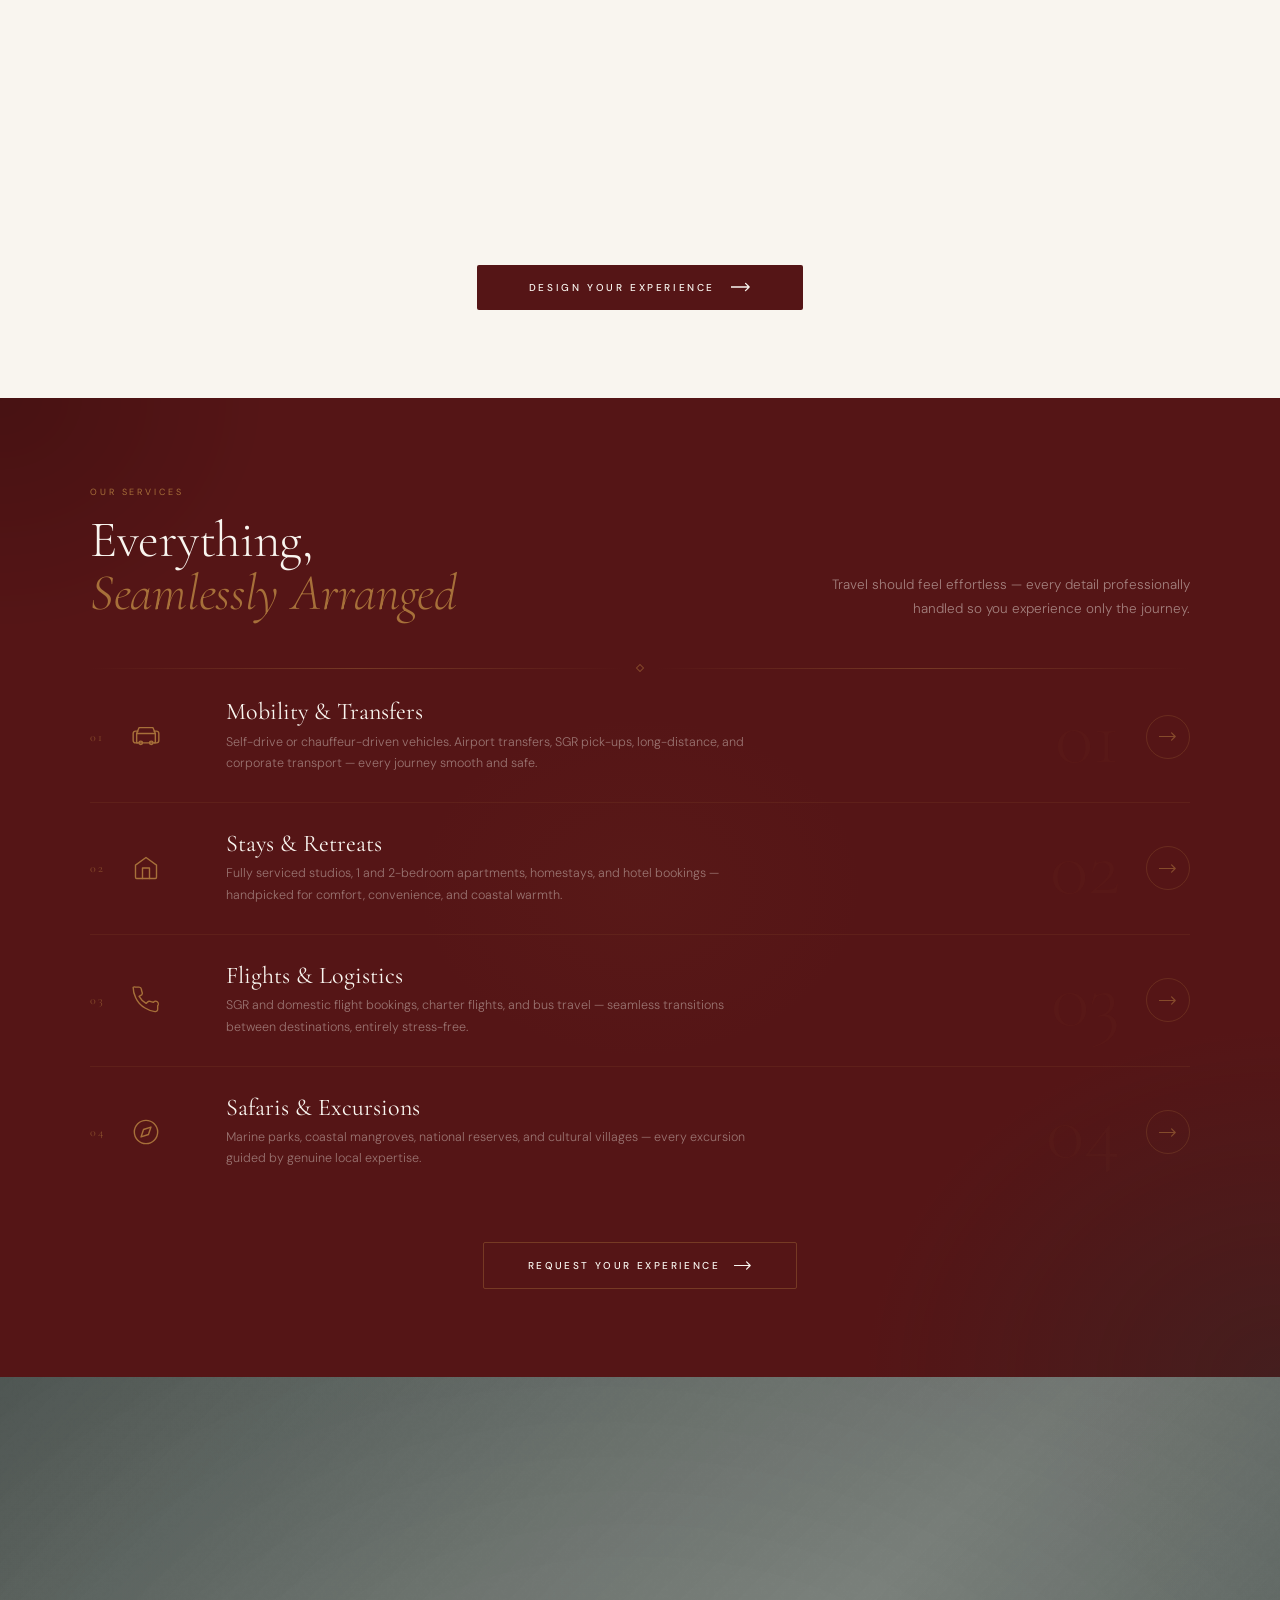
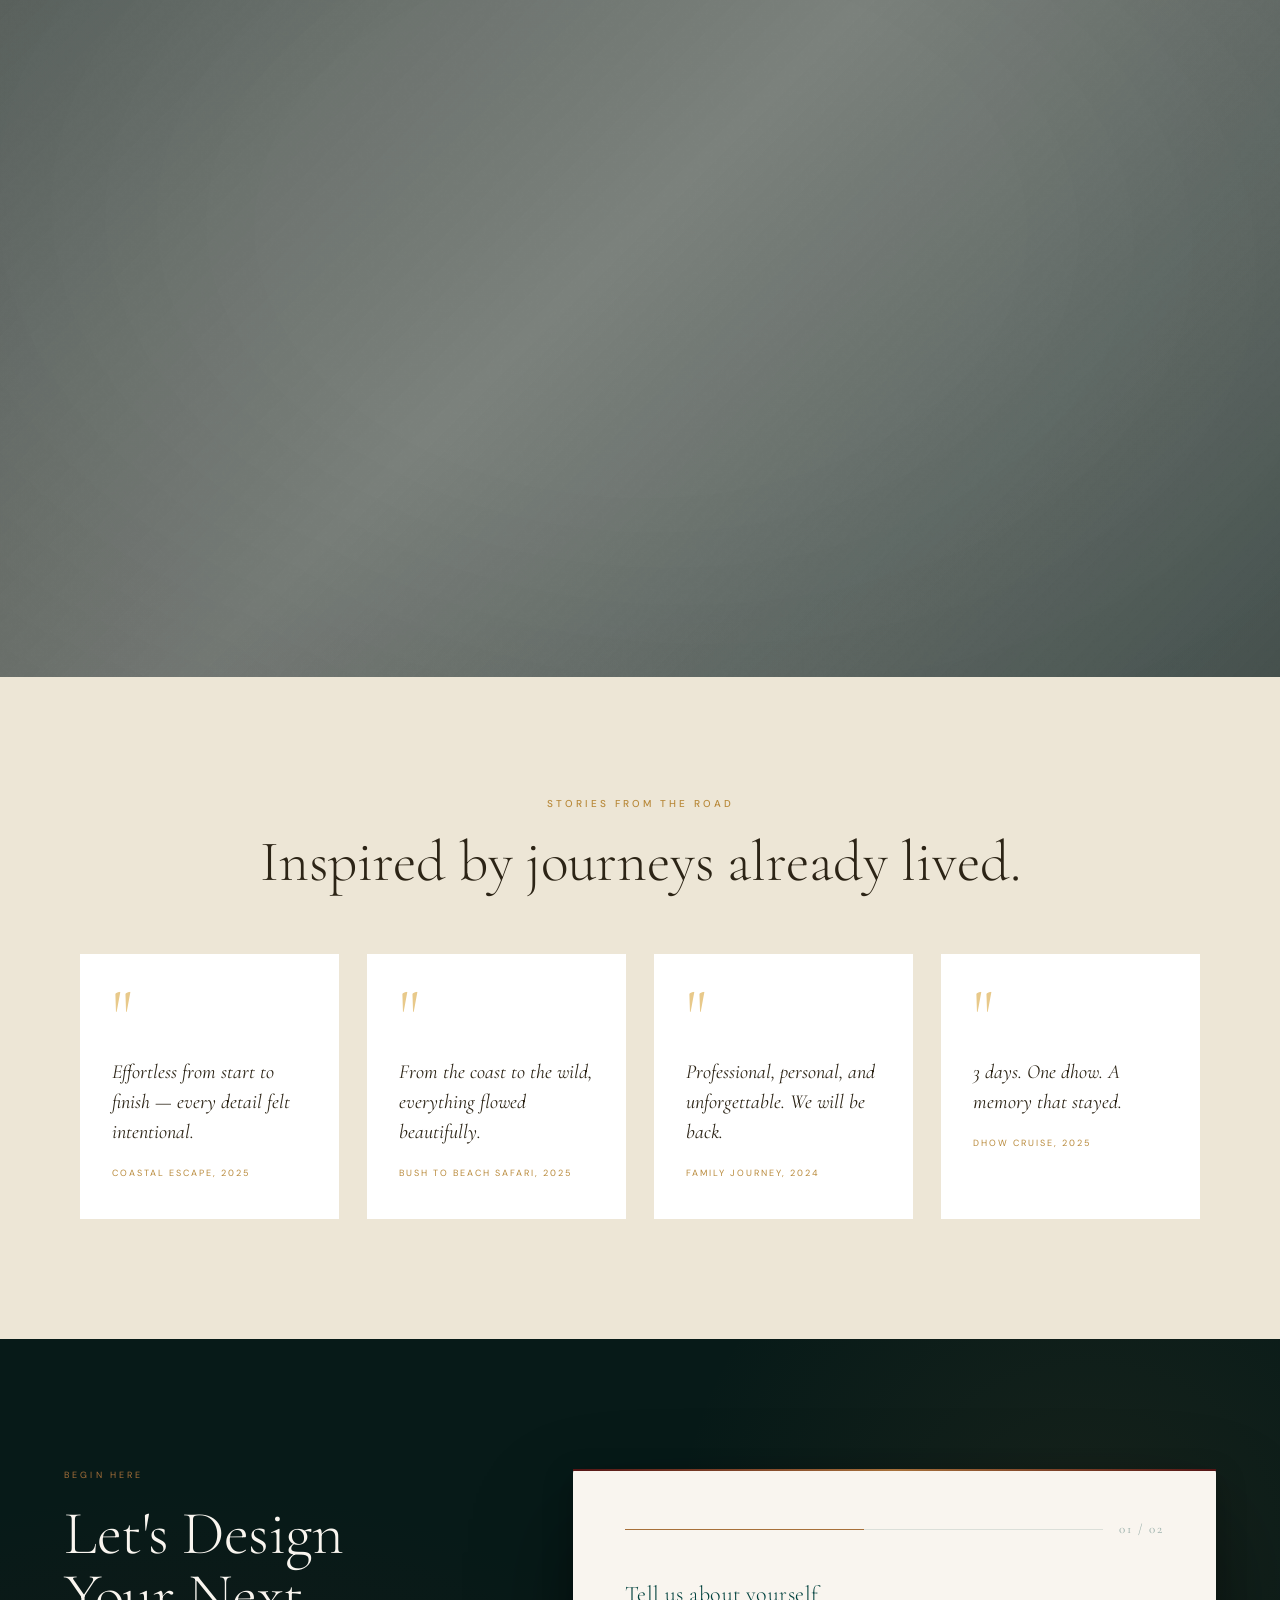
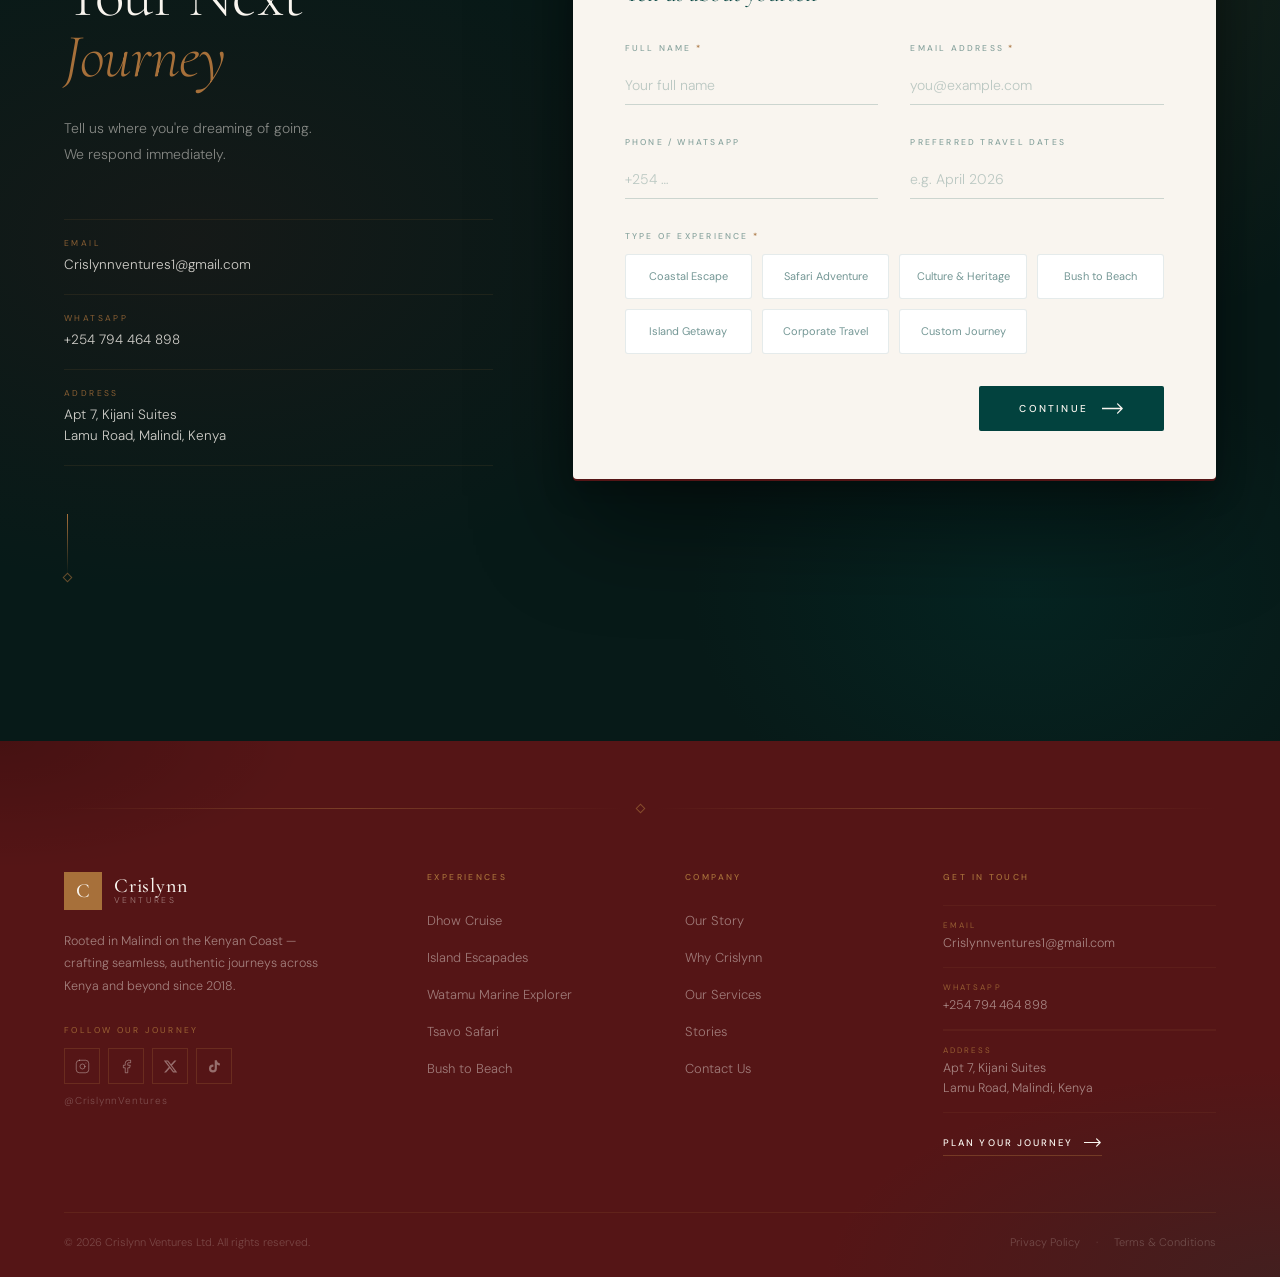
==== commit b3486412: "Add files via upload" ====
--- a/index.html
+++ b/index.html
@@ -34,7 +34,7 @@
 <section id="hero">
   <div class="hero-bg">
   <video class="hero-video" autoplay muted loop playsinline>
-      <source src="https://www.pexels.com/download/video/6168935/" type="video/mp4">
+    <source src="https://www.pexels.com/download/video/6168935/" type="video/mp4">
     </video>
     <div class="hero-video-overlay"></div>
   </div>
@@ -621,9 +621,9 @@
 
         <div class="ct-info-block">
 
-          <a class="ct-info-row" href="mailto:karibu@crislynnventures.co.ke">
+          <a class="ct-info-row" href="mailto:Crislynnventures1@gmail.com">
             <span class="ct-info-label">Email</span>
-            <span class="ct-info-value">karibu@crislynnventures.co.ke</span>
+            <span class="ct-info-value">Crislynnventures1@gmail.com</span>
           </a>
 
           <a class="ct-info-row" href="https://wa.me/254794464898" target="_blank" rel="noopener">
@@ -664,7 +664,7 @@
 
         <form
           id="ctForm"
-          action="https://formsubmit.co/karibu@crislynnventures.co.ke"
+          action="https://formsubmit.co/crislynnventures1@gmail.com"
           method="POST"
           novalidate>
 
@@ -922,9 +922,9 @@
     <div class="ft-col">
       <h4 class="ft-col-heading">Get In Touch</h4>
 
-      <a class="ft-contact-row" href="mailto:karibu@crislynnventures.co.ke">
+      <a class="ft-contact-row" href="mailto:Crislynnventures1@gmail.com">
         <span class="ft-contact-label">Email</span>
-        <span class="ft-contact-val">karibu@crislynnventures.co.ke</span>
+        <span class="ft-contact-val">Crislynnventures1@gmail.com</span>
       </a>
 
       <a class="ft-contact-row" href="https://wa.me/254794464898" target="_blank" rel="noopener">
--- a/styles.css
+++ b/styles.css
@@ -1071,28 +1071,27 @@
 
 /* ── Track ── */
 .exp-track {
-  display: flex;
+  display: grid;
+  grid-template-columns: repeat(4, 1fr);
   gap: 18px;
   padding: 24px 60px 28px;
-  overflow-x: auto;
+  overflow-x: visible;
   scroll-behavior: smooth;
-  scroll-snap-type: x mandatory;
+  scroll-snap-type: none;
   -ms-overflow-style: none;
   scrollbar-width: none;
   cursor: default;
   user-select: none;
   -webkit-user-select: none;
 }
-.your-track-class {
-  scroll-padding-left: 60px;
-}
 
 .exp-track::-webkit-scrollbar { display: none; }
 .exp-track.dragging { cursor: grabbing; scroll-behavior: auto; }
 
 /* ── Card ── */
 .exp-card {
-  flex: 0 0 290px;
+  flex: none;
+  width: 100%;
   height: 380px;
   border-radius: 8px;
   overflow: hidden;
@@ -1300,6 +1299,27 @@
   background: #551516;
 }
 
+/* Mobile: circular dots, centred, no progress bar */
+@media (max-width: 600px) {
+  .exp-dot {
+    width: 8px;
+    height: 8px;
+    border-radius: 50%;
+    background: rgba(85,21,22,0.2);
+    transition: background 0.3s, transform 0.3s;
+  }
+  .exp-dot.active {
+    width: 8px;
+    border-radius: 50%;
+    background: #551516;
+    transform: scale(1.3);
+  }
+  .exp-progress {
+    justify-content: center;
+    gap: 8px;
+  }
+}
+
 /* ── CTA ── */
 .exp-cta {
   display: flex;
@@ -1354,7 +1374,18 @@
   .exp-intro { border-left: none; padding-left: 0; border-top: 1px solid rgba(167,112,58,0.25); padding-top: 16px; }
   .exp-tabs-wrap { padding: 0 40px; }
   .exp-cat-banner { padding: 16px 40px; }
-  .exp-track { padding: 20px 40px 24px; }
+  .exp-track {
+    display: flex;
+    grid-template-columns: none;
+    overflow-x: auto;
+    scroll-snap-type: x mandatory;
+    scroll-padding-left: 40px;
+    padding: 20px 40px 24px;
+  }
+  .exp-card {
+    flex: 0 0 270px;
+    width: 270px;
+  }
   .exp-footer-row { padding: 0 40px 8px; }
 }
 
@@ -1372,21 +1403,45 @@
   .exp-cat-banner { padding: 14px 20px; flex-wrap: wrap; gap: 10px; }
   .exp-cat-count { display: none; }
 
-  /* One full card + peek of next — consistent on every phone */
+  /* Mobile: native scroll-snap — simplest, most reliable approach */
   .exp-track {
-    padding: 18px 20px 22px;
-    gap: 14px;
-    scroll-padding-left: 20px;
-  }
+    display: flex;
+    grid-template-columns: none;
+    overflow-x: scroll;
+    scroll-snap-type: x mandatory;
+    scroll-behavior: smooth;
+    -webkit-overflow-scrolling: touch;
+    padding: 18px 0 22px;
+    gap: 0;
+    position: relative;
+    /* Hide scrollbar visually */
+    scrollbar-width: none;
+    -ms-overflow-style: none;
+  }
+  .exp-track::-webkit-scrollbar { display: none; }
   .exp-card {
-    /* Full width minus the 20px padding on each side minus the 14px gap peek */
-    flex: 0 0 calc(100vw - 54px);
+    /* Each card takes exactly the full viewport width */
+    flex: 0 0 100vw;
+    width: 100vw;
     height: 390px;
-    /* Disable 3D tilt on mobile */
-    transform: none !important;
+    scroll-snap-align: start;
+    /* Visual inset via padding so card doesn't touch screen edges */
+    padding: 0 20px;
+    box-sizing: border-box;
+    border-radius: 0;
+    position: relative;
+    overflow: visible;
+  }
+  /* The link inside is the actual visible card */
+  .exp-card .exp-card-link {
+    border-radius: 8px;
+    overflow: hidden;
+    height: 100%;
   }
   .exp-media { height: 200px; }
-  .exp-footer-row { padding: 0 20px 8px; }
+  /* Progress bar hidden on mobile — dots show position instead */
+  .exp-prog-wrap { display: none; }
+  .exp-footer-row { padding: 0 20px 8px; justify-content: center; }
   .exp-cta-btn { width: calc(100% - 40px); justify-content: center; padding: 16px 24px; }
   .exp-cursor { display: none; }
 }
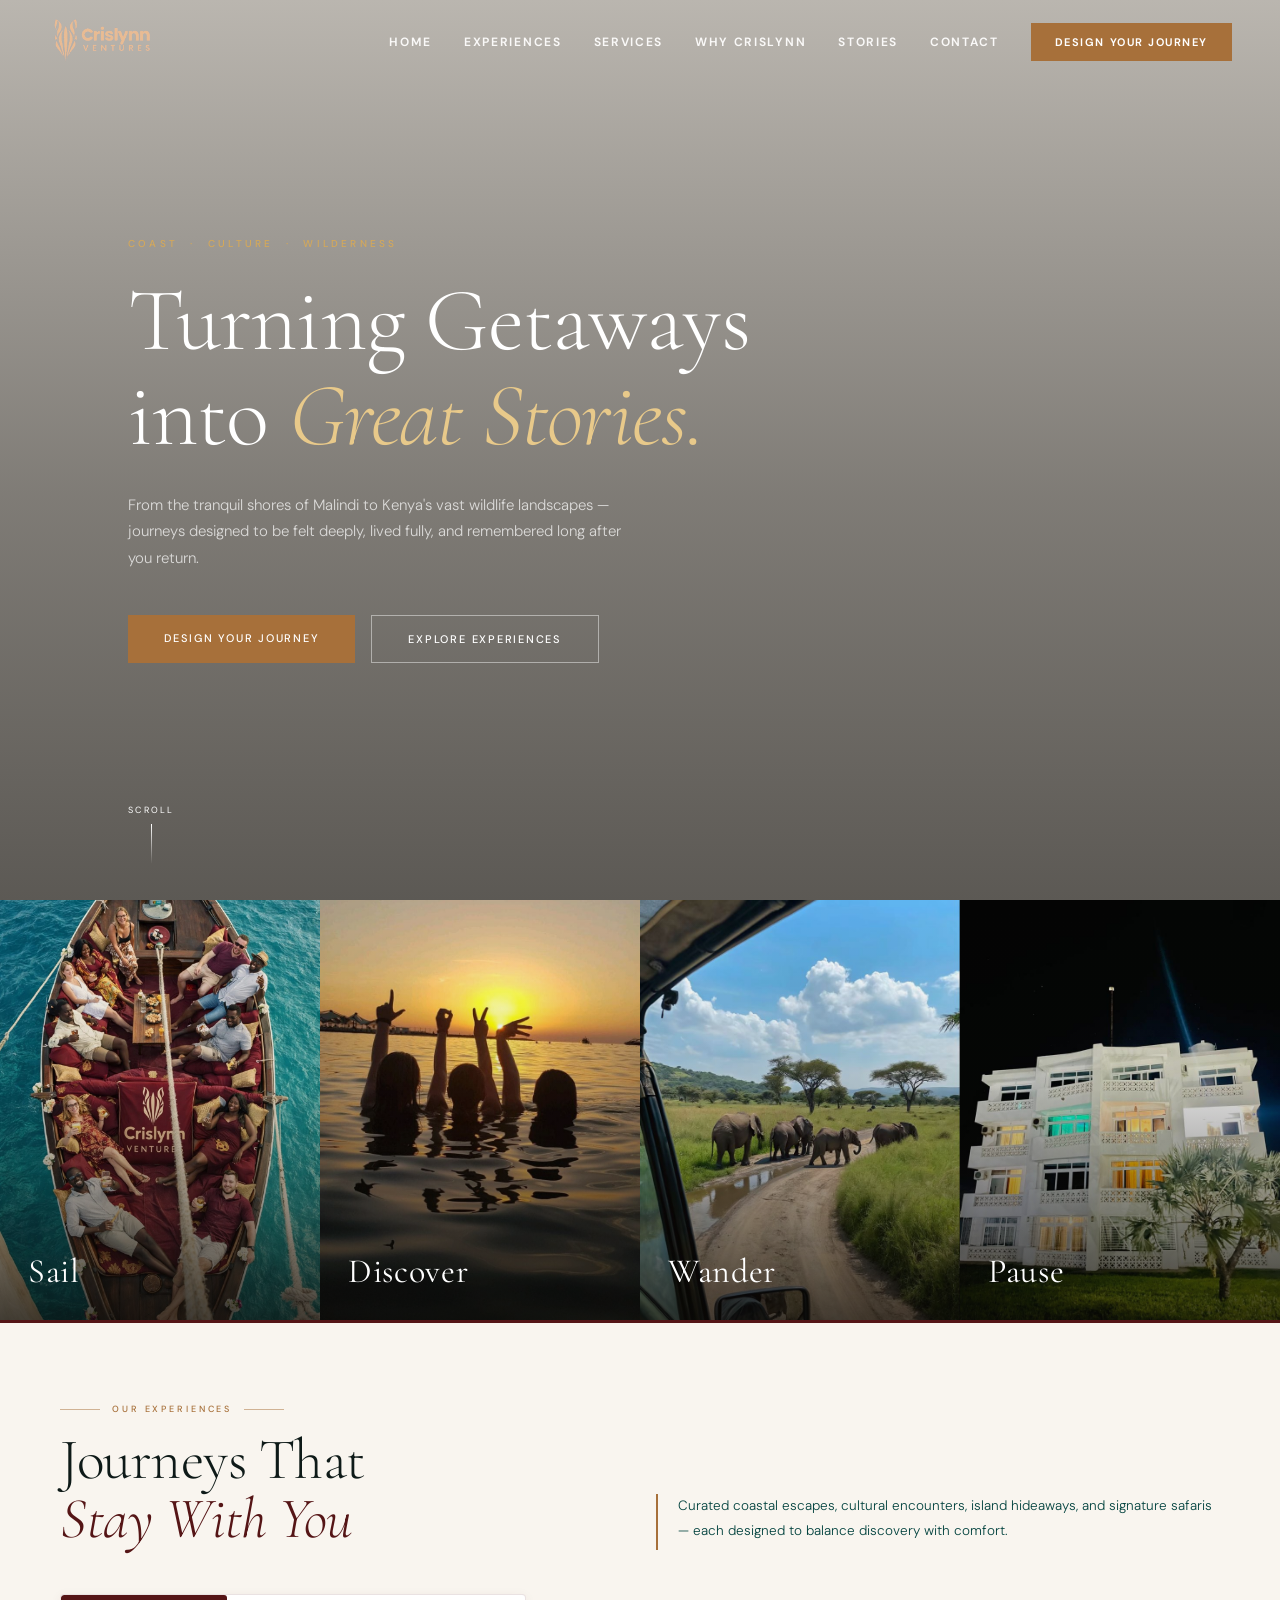
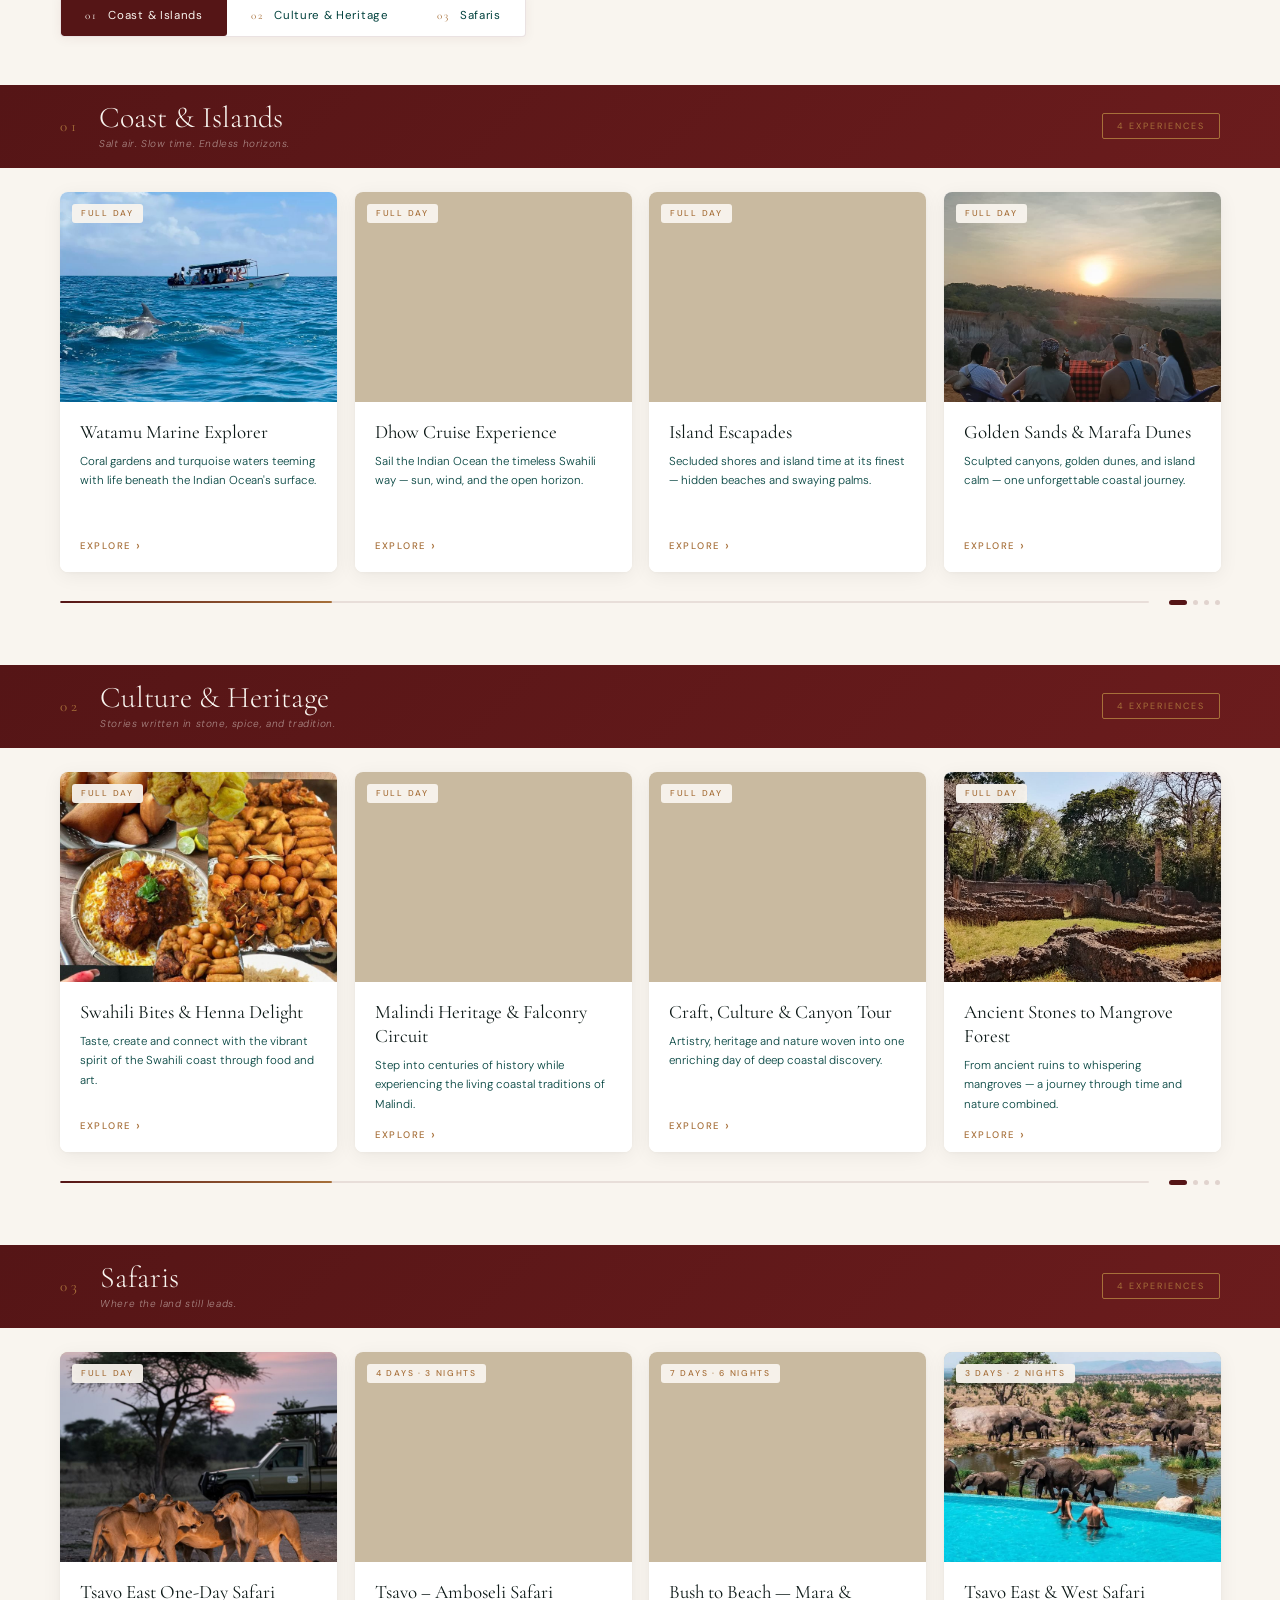
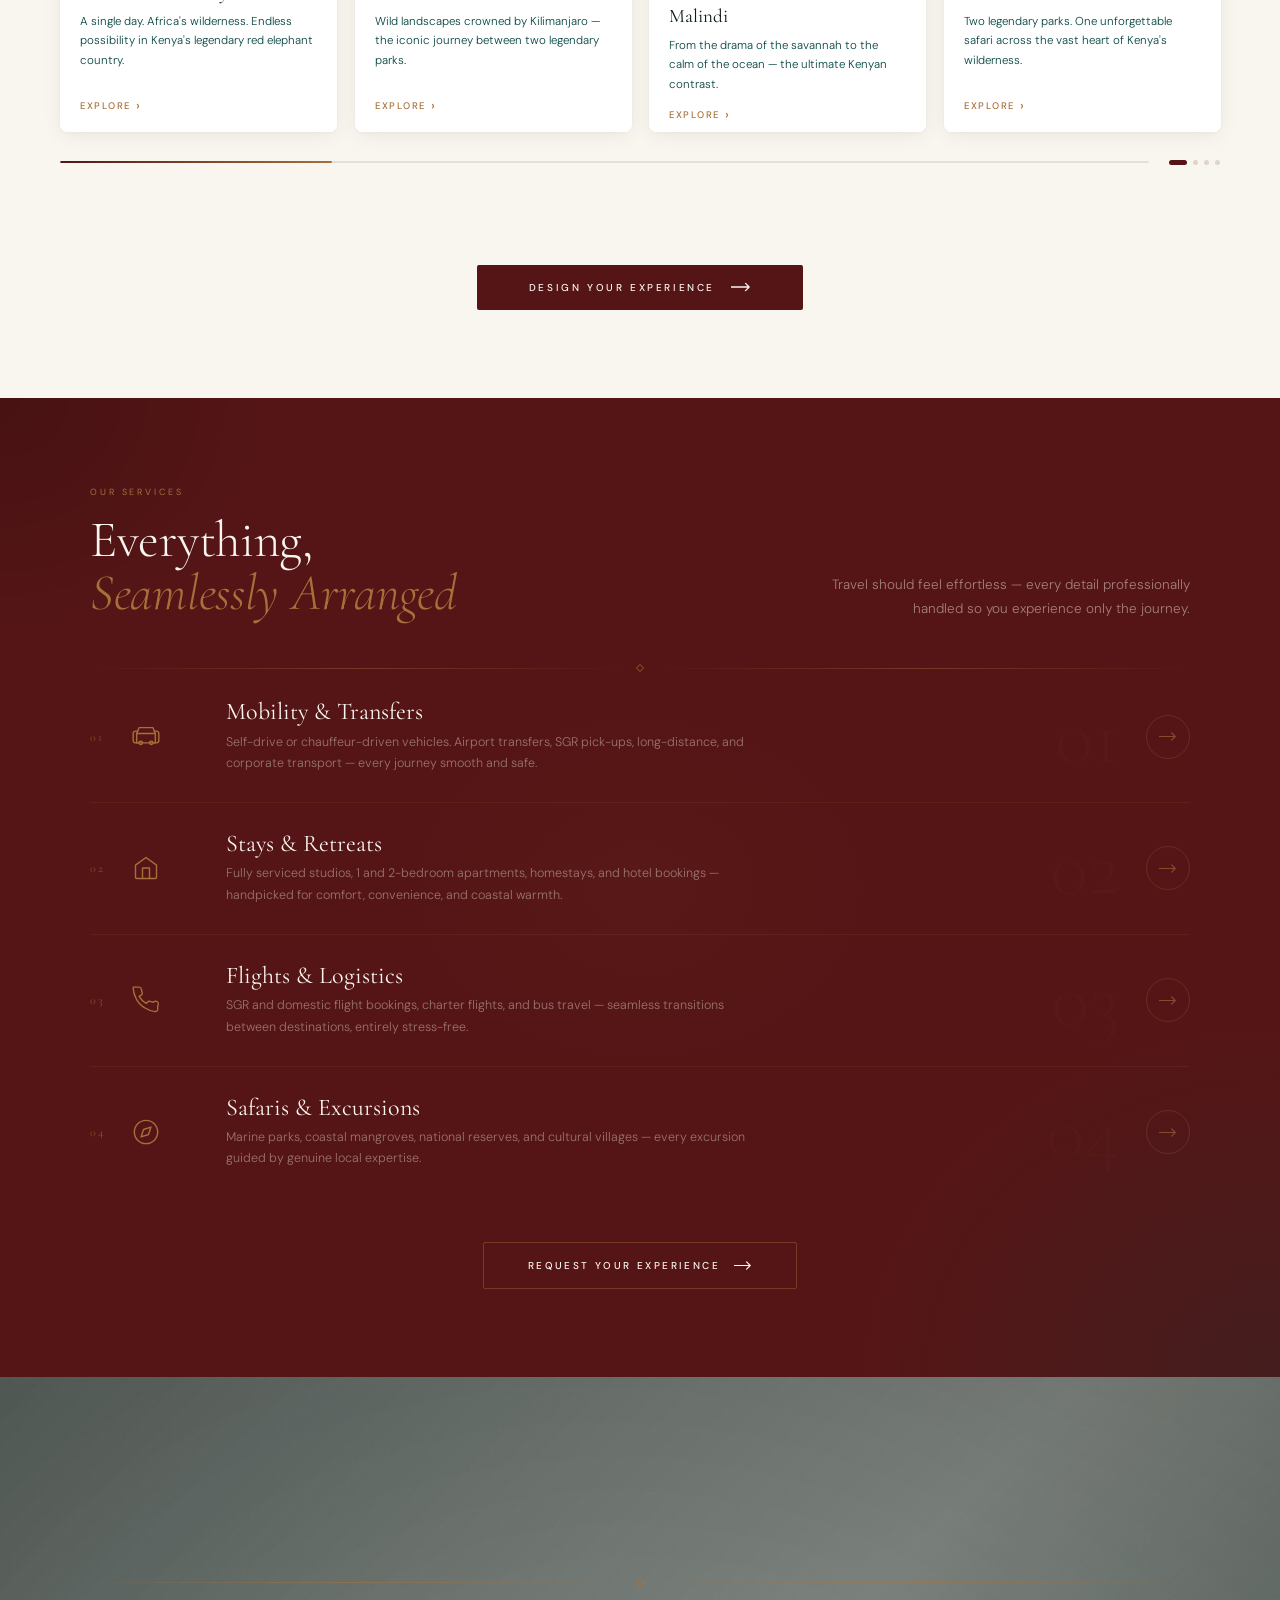
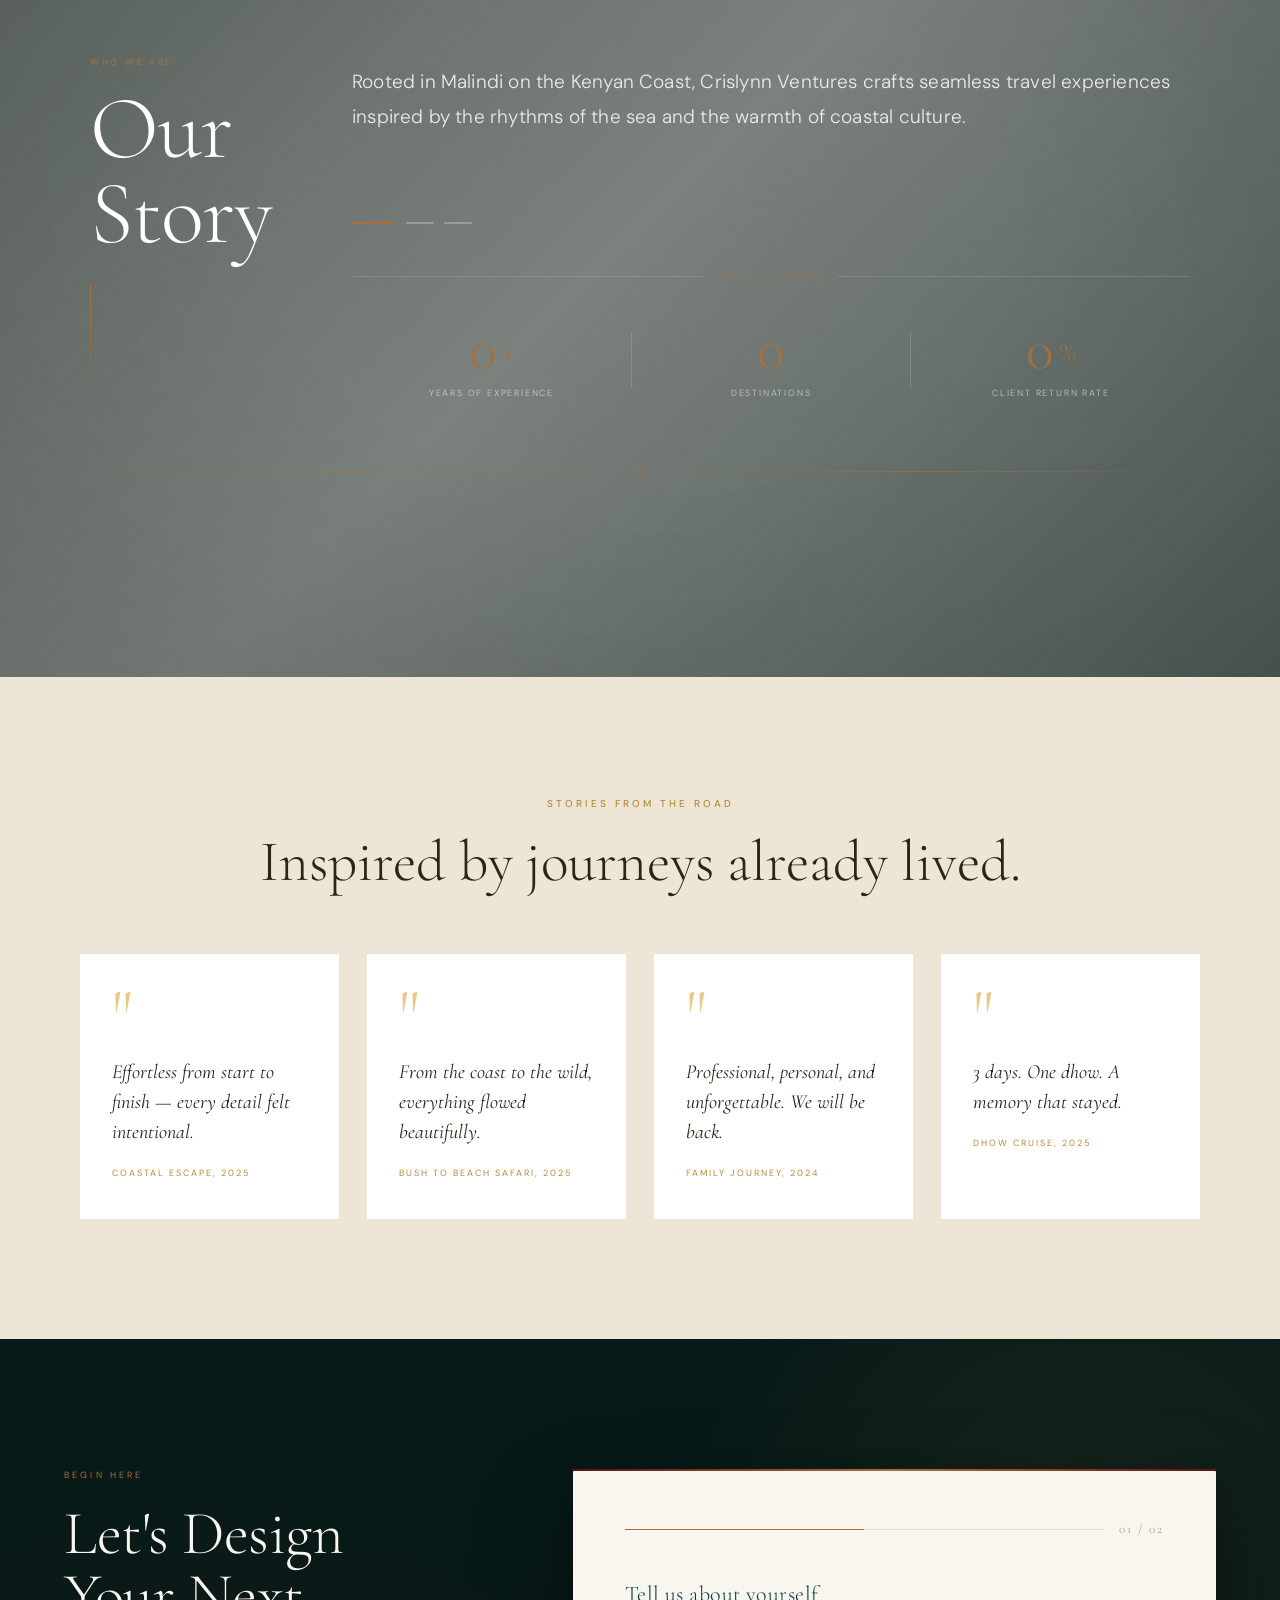
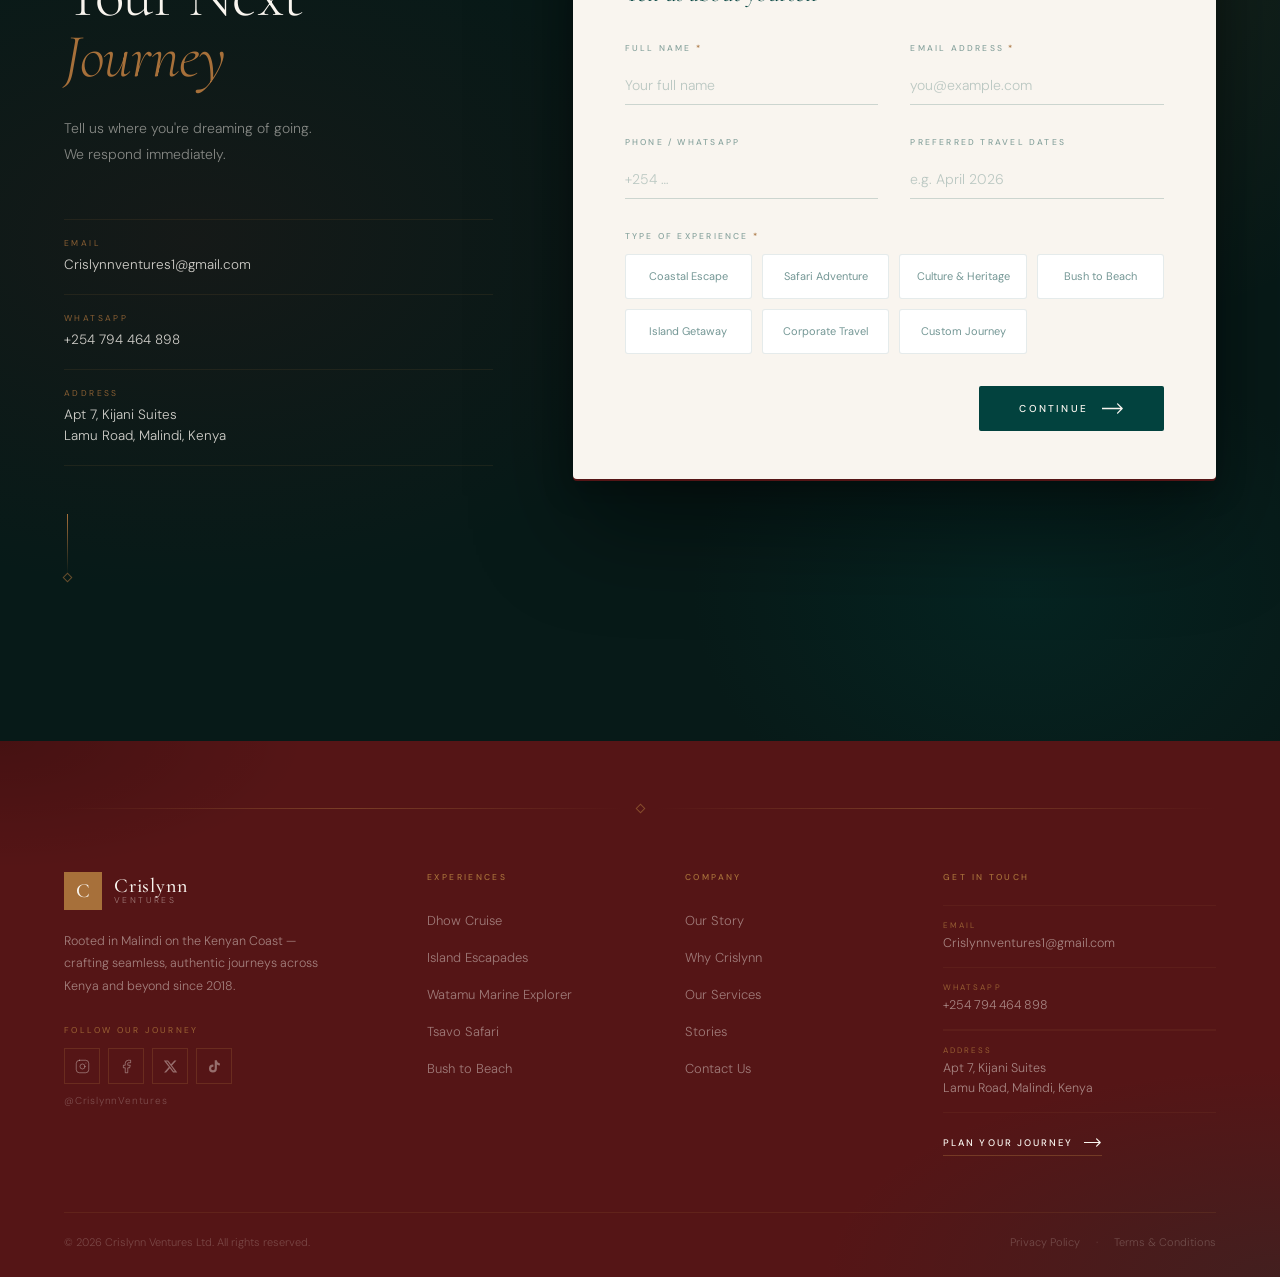
==== commit 4a800bbc: "Add files via upload" ====
--- a/index.html
+++ b/index.html
@@ -4,6 +4,7 @@
   <meta charset="UTF-8">
   <meta name="viewport" content="width=device-width, initial-scale=1.0">
   <title>Crislynn Ventures — Turning Getaways into Great Stories</title>
+  <link rel="icon" href="Favicon1.ico" type="image/x-icon">
   <link rel="preconnect" href="https://fonts.googleapis.com">
   <link rel="preconnect" href="https://fonts.gstatic.com" crossorigin>
   <link href="https://fonts.googleapis.com/css2?family=Cormorant+Garamond:ital,wght@0,300;0,400;0,500;0,600;1,300;1,400;1,500&family=DM+Sans:ital,opsz,wght@0,9..40,300;0,9..40,400;0,9..40,500;0,9..40,600&display=swap" rel="stylesheet">
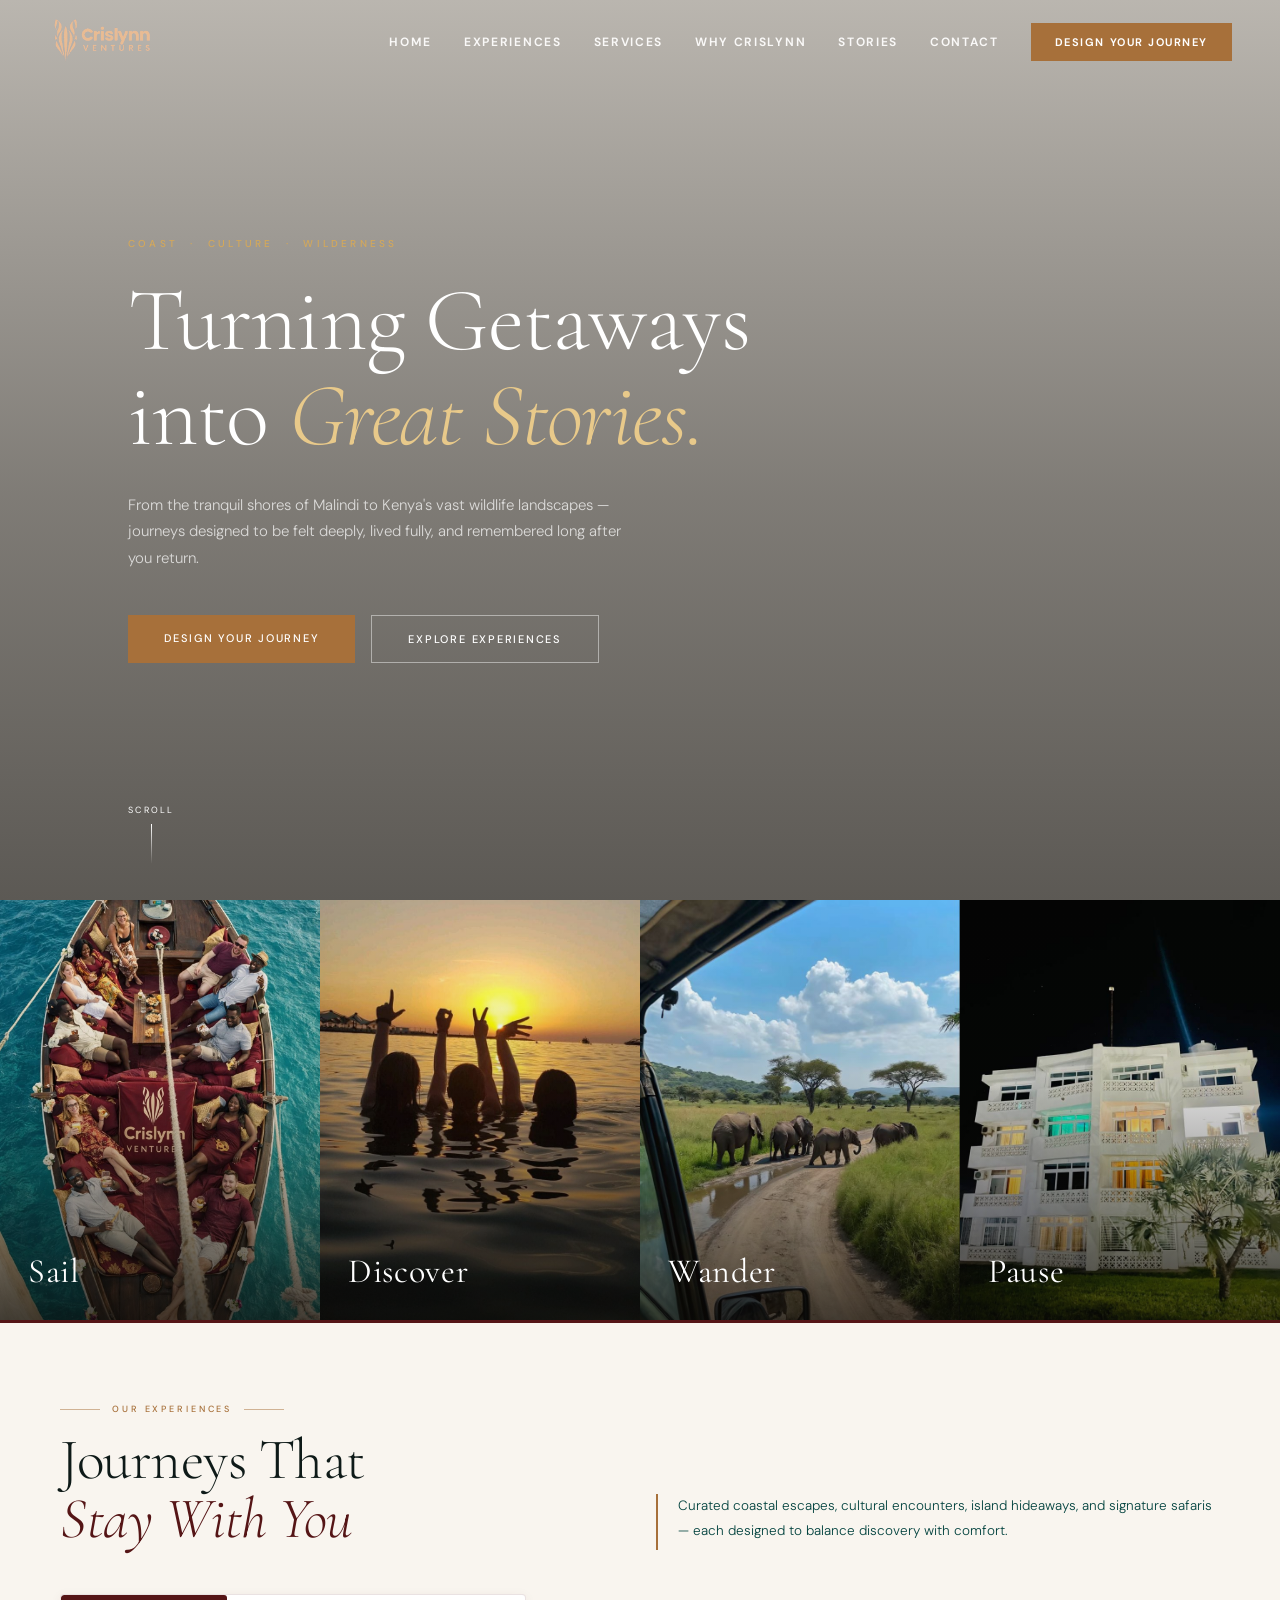
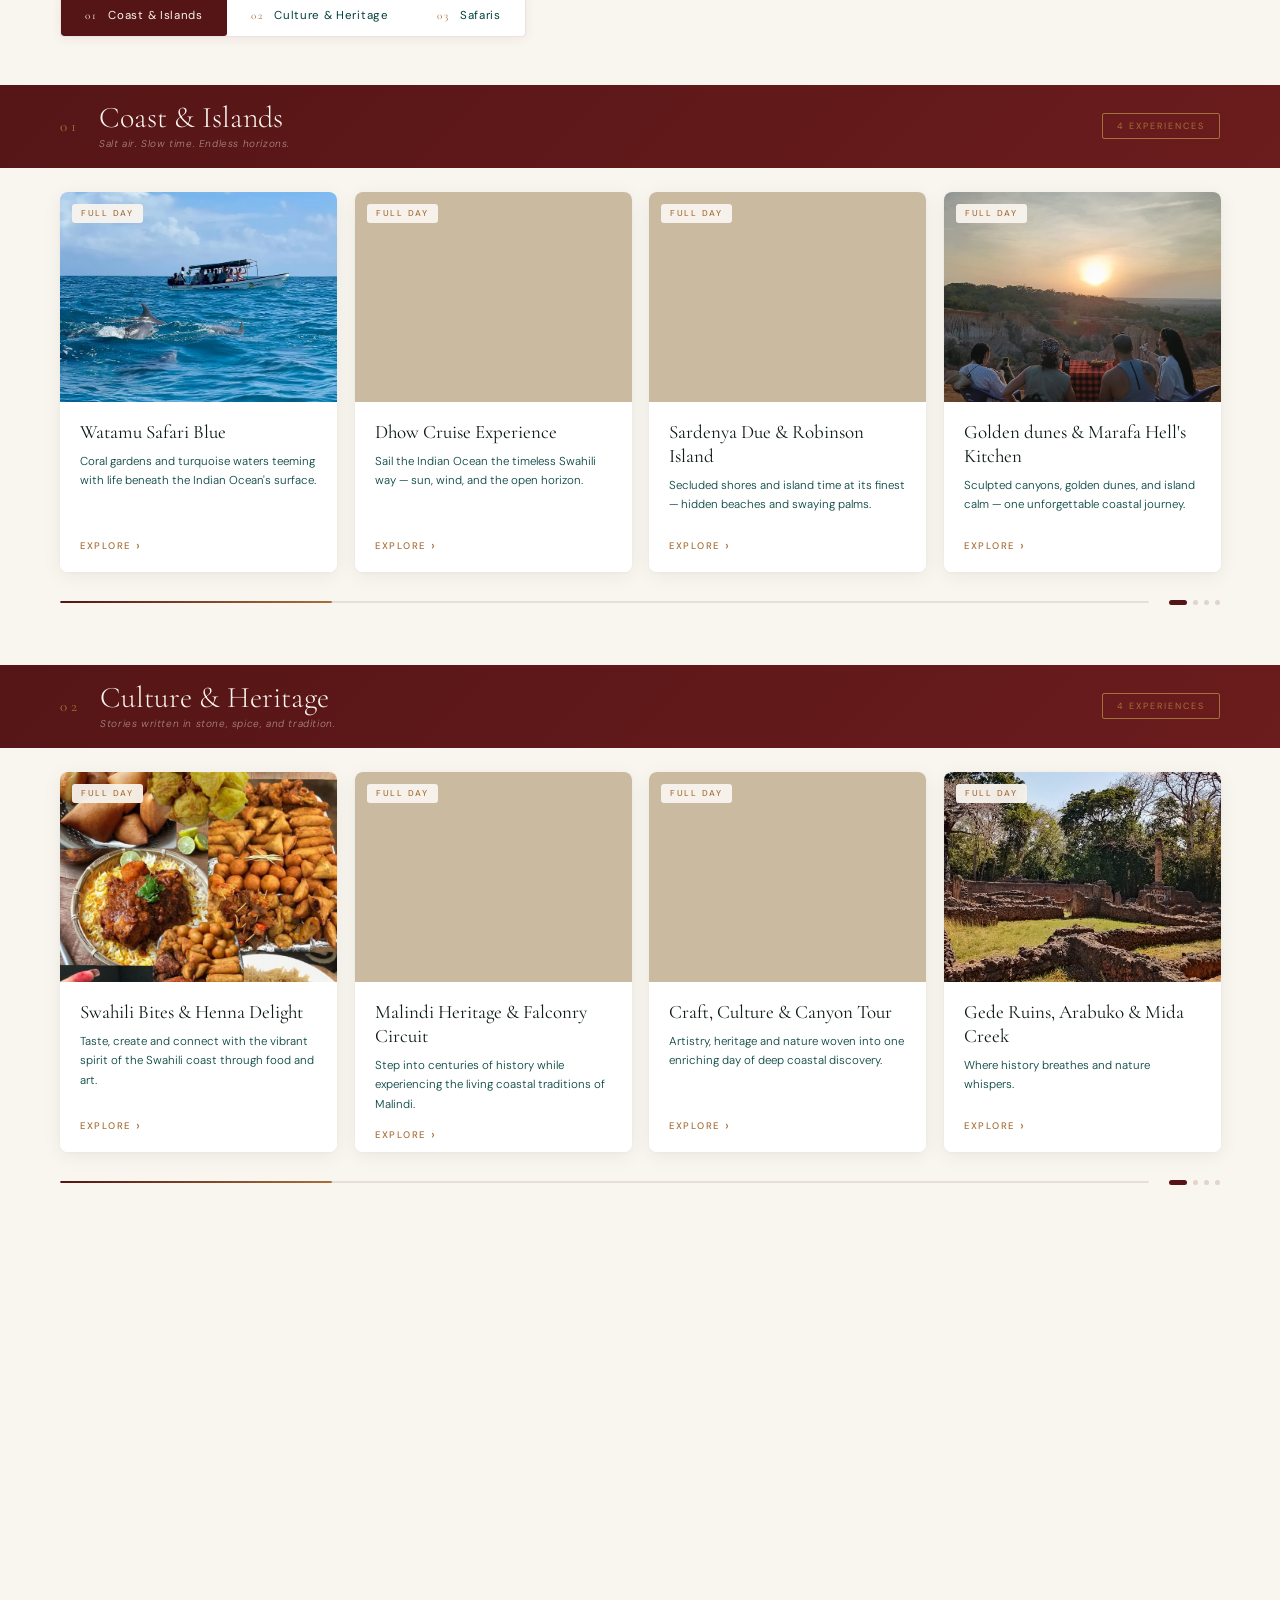
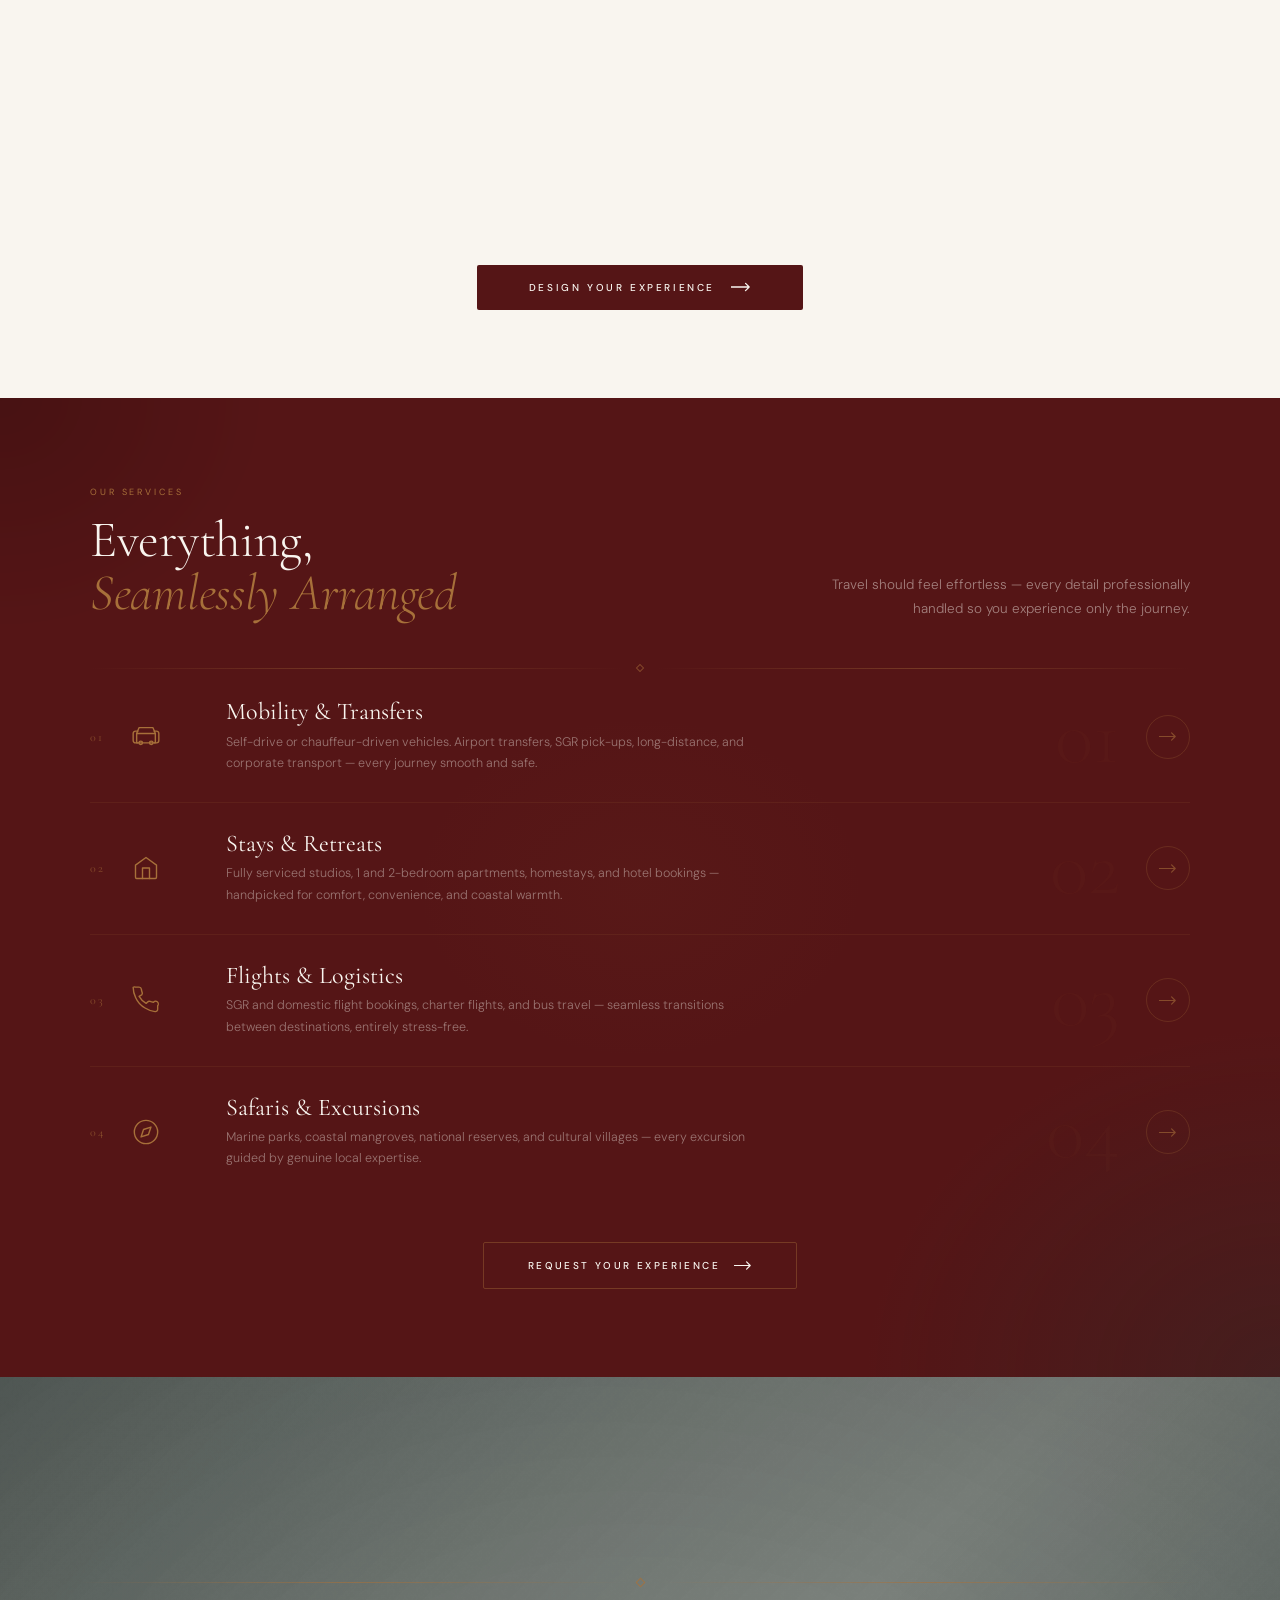
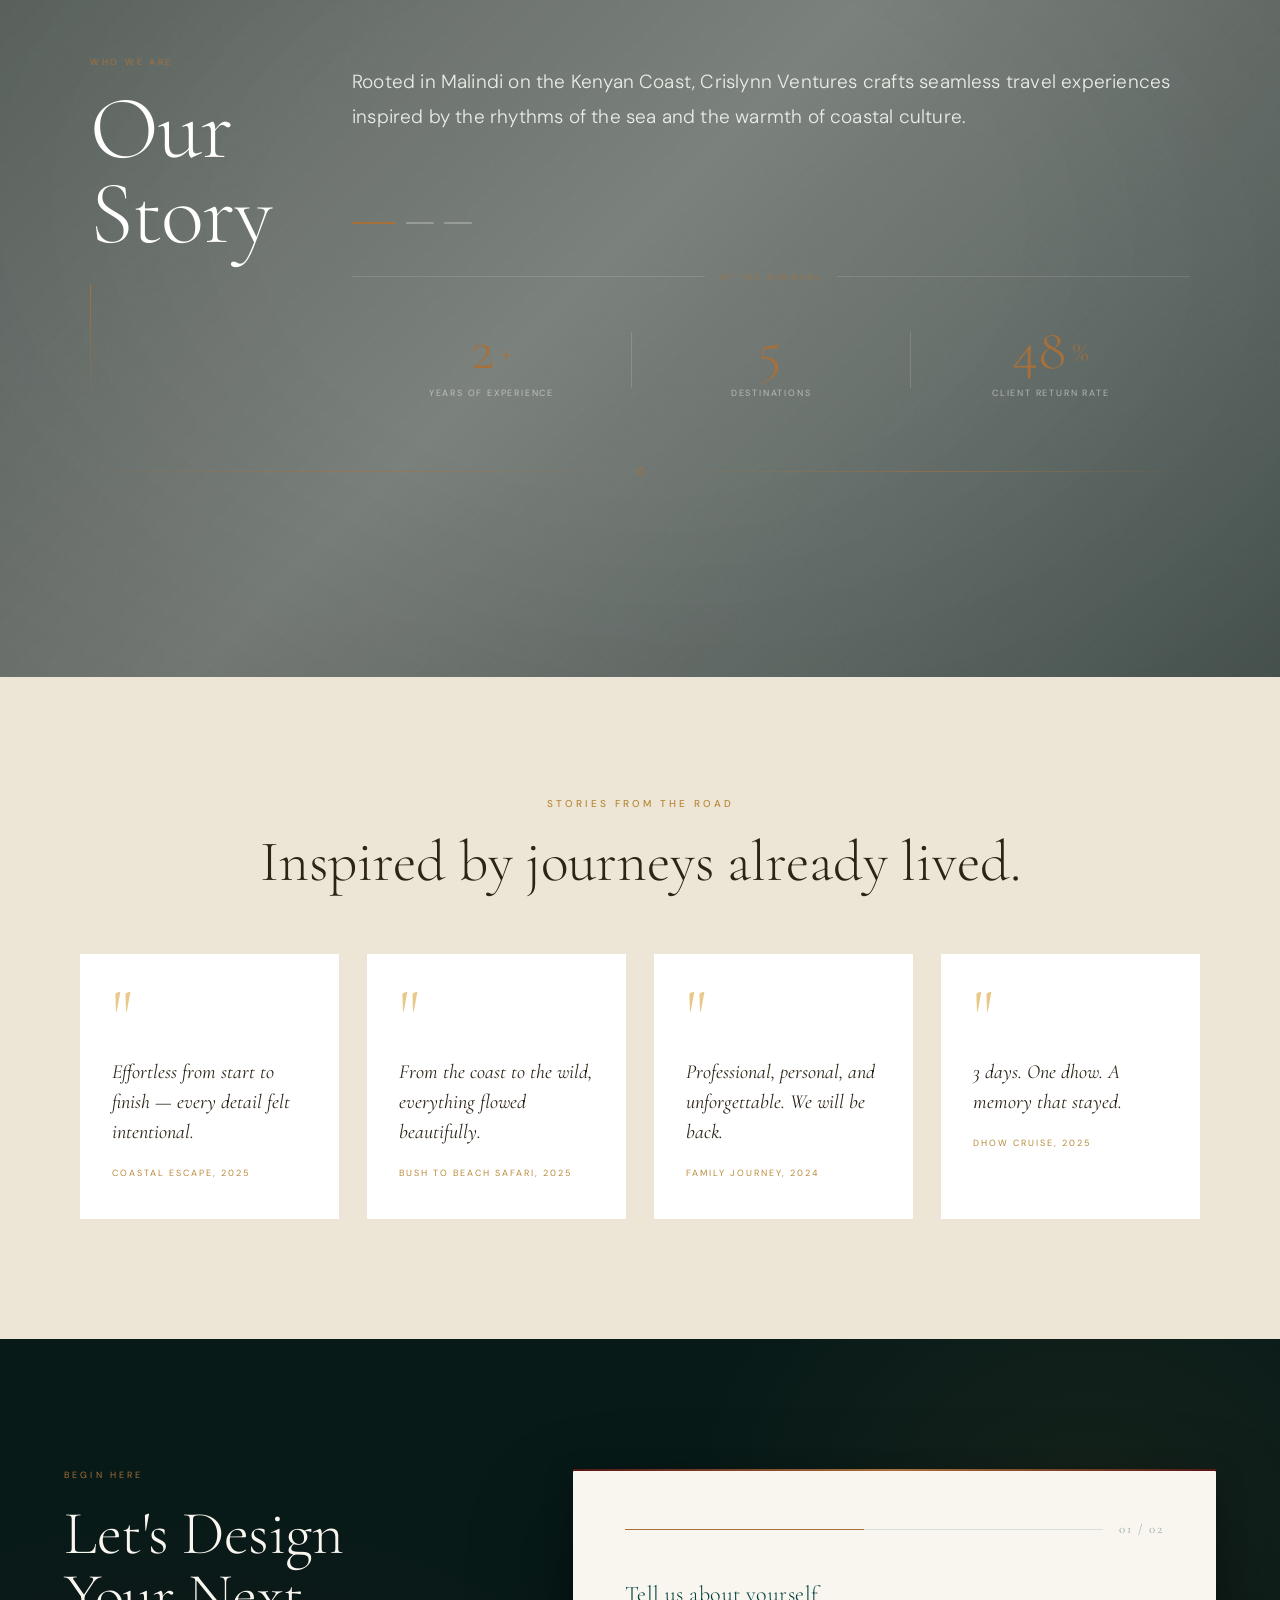
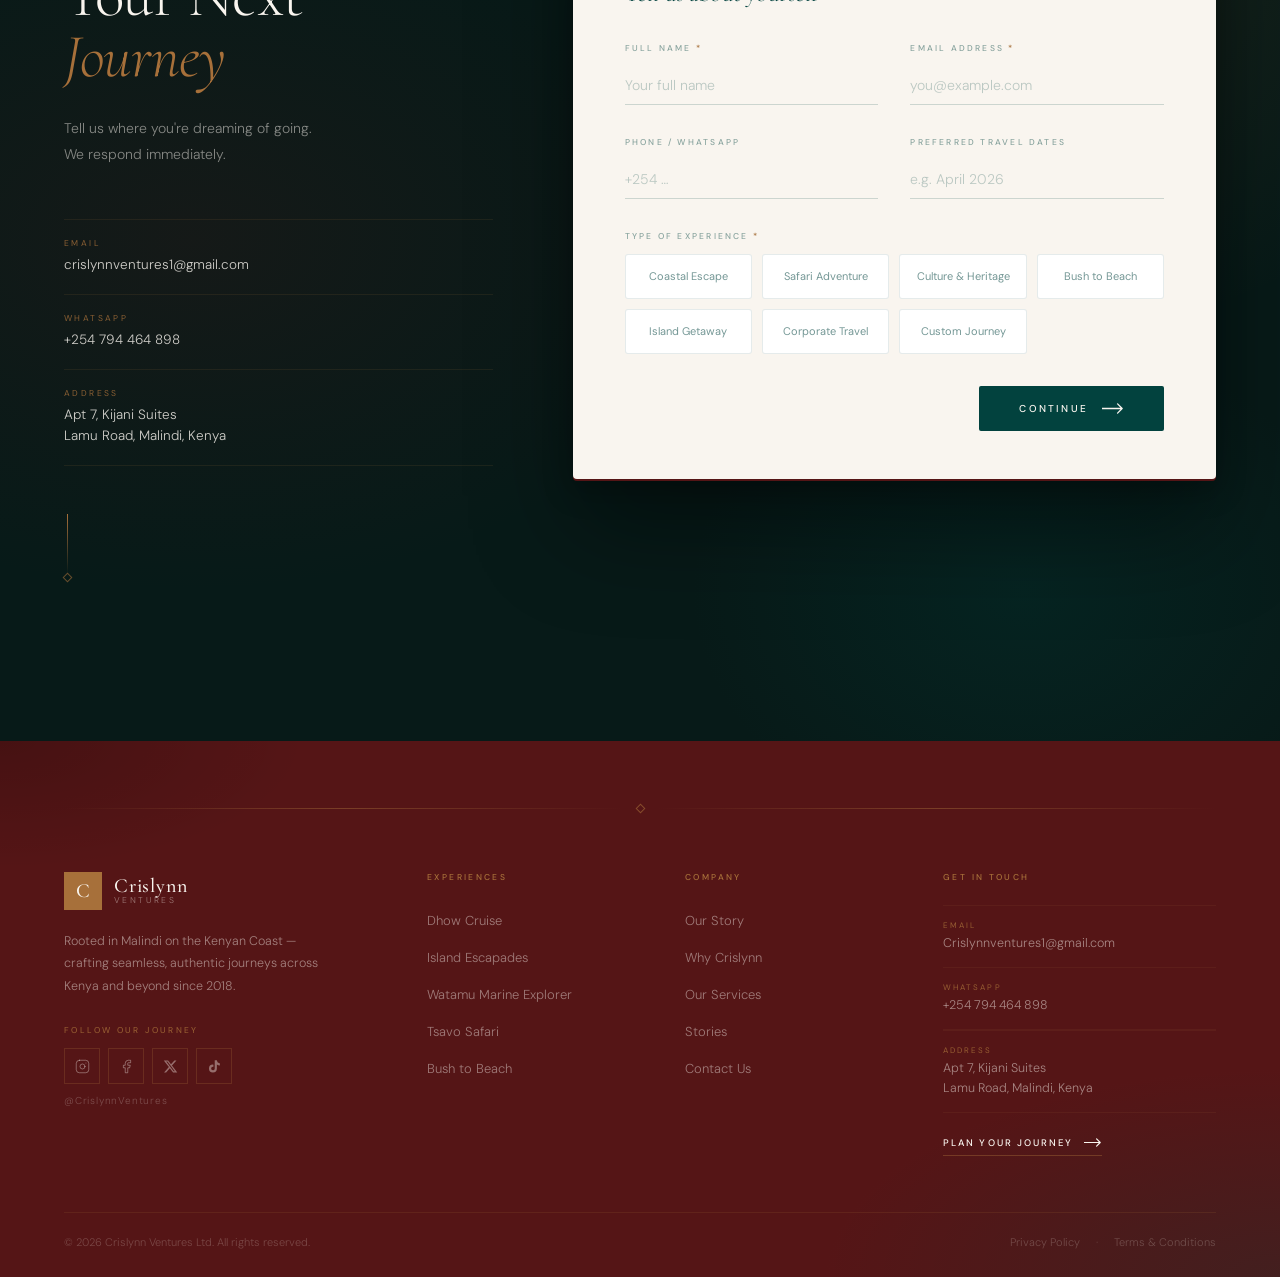
==== commit d9d90546: "Add files via upload" ====
--- a/index.html
+++ b/index.html
@@ -134,7 +134,7 @@
         <div class="exp-card" onmousemove="tiltCard(event,this)" onmouseleave="resetTilt(this)">
           <a class="exp-card-link" href="WatamuMarineExplorer.html">
             <div class="exp-media"><img class="exp-media-img" src="images/Watamumarine4.jpg" alt="Watamu Marine Explorer"><span class="exp-tag">Full Day</span><span class="exp-card-cta">Explore →</span></div>
-            <div class="exp-body"><h4 class="exp-card-title">Watamu Marine Explorer</h4><p class="exp-card-desc">Coral gardens and turquoise waters teeming with life beneath the Indian Ocean's surface.</p><span class="exp-link">Explore <span class="exp-link-arrow">›</span></span></div>
+            <div class="exp-body"><h4 class="exp-card-title">Watamu Safari Blue</h4><p class="exp-card-desc">Coral gardens and turquoise waters teeming with life beneath the Indian Ocean's surface.</p><span class="exp-link">Explore <span class="exp-link-arrow">›</span></span></div>
           </a>
         </div>
 
@@ -148,14 +148,14 @@
         <div class="exp-card" onmousemove="tiltCard(event,this)" onmouseleave="resetTilt(this)">
           <a class="exp-card-link" href="IslandEscapades.html">
             <div class="exp-media"><video class="exp-media-img" autoplay muted loop playsinline><source src="https://www.pexels.com/download/video/17968553/" type="video/mp4"></video><span class="exp-tag">Full Day</span><span class="exp-card-cta">Explore →</span></div>
-            <div class="exp-body"><h4 class="exp-card-title">Island Escapades</h4><p class="exp-card-desc">Secluded shores and island time at its finest — hidden beaches and swaying palms.</p><span class="exp-link">Explore <span class="exp-link-arrow">›</span></span></div>
+            <div class="exp-body"><h4 class="exp-card-title">Sardenya Due &amp; Robinson Island</h4><p class="exp-card-desc">Secluded shores and island time at its finest — hidden beaches and swaying palms.</p><span class="exp-link">Explore <span class="exp-link-arrow">›</span></span></div>
           </a>
         </div>
 
         <div class="exp-card" onmousemove="tiltCard(event,this)" onmouseleave="resetTilt(this)">
           <a class="exp-card-link" href="goldenSandsAndMarafaAdventure.html">
             <div class="exp-media"><img class="exp-media-img" src="images/Marafa.jpeg" alt="Golden Sands & Marafa Dunes"><span class="exp-tag">Full Day</span><span class="exp-card-cta">Explore →</span></div>
-            <div class="exp-body"><h4 class="exp-card-title">Golden Sands &amp; Marafa Dunes</h4><p class="exp-card-desc">Sculpted canyons, golden dunes, and island calm — one unforgettable coastal journey.</p><span class="exp-link">Explore <span class="exp-link-arrow">›</span></span></div>
+            <div class="exp-body"><h4 class="exp-card-title">Golden dunes &amp; Marafa Hell's Kitchen</h4><p class="exp-card-desc">Sculpted canyons, golden dunes, and island calm — one unforgettable coastal journey.</p><span class="exp-link">Explore <span class="exp-link-arrow">›</span></span></div>
           </a>
         </div>
 
@@ -208,7 +208,7 @@
         <div class="exp-card" onmousemove="tiltCard(event,this)" onmouseleave="resetTilt(this)">
           <a class="exp-card-link" href="ancientStones.html">
             <div class="exp-media"><img class="exp-media-img" src="images/Ancientstones.jpeg" alt="Ancient Stones"><span class="exp-tag">Full Day</span><span class="exp-card-cta">Explore →</span></div>
-            <div class="exp-body"><h4 class="exp-card-title">Ancient Stones to Mangrove Forest</h4><p class="exp-card-desc">From ancient ruins to whispering mangroves — a journey through time and nature combined.</p><span class="exp-link">Explore <span class="exp-link-arrow">›</span></span></div>
+            <div class="exp-body"><h4 class="exp-card-title">Gede Ruins, Arabuko &amp; Mida Creek</h4><p class="exp-card-desc">Where history breathes and nature whispers.</p><span class="exp-link">Explore <span class="exp-link-arrow">›</span></span></div>
           </a>
         </div>
 
@@ -624,7 +624,7 @@
 
           <a class="ct-info-row" href="mailto:Crislynnventures1@gmail.com">
             <span class="ct-info-label">Email</span>
-            <span class="ct-info-value">Crislynnventures1@gmail.com</span>
+            <span class="ct-info-value">crislynnventures1@gmail.com</span>
           </a>
 
           <a class="ct-info-row" href="https://wa.me/254794464898" target="_blank" rel="noopener">
@@ -813,7 +813,7 @@
             </svg>
           </div>
           <h3 class="ct-success-heading">Enquiry Received</h3>
-          <p class="ct-success-body">Thank you. A member of our team will reach out within two hours to begin crafting your journey.</p>
+          <p class="ct-success-body">Thank you. A member of our team will reach out immediately to begin crafting your journey.</p>
           <button class="ct-btn-back" onclick="ctReset()" style="margin-top:32px">Send another enquiry</button>
         </div>
 
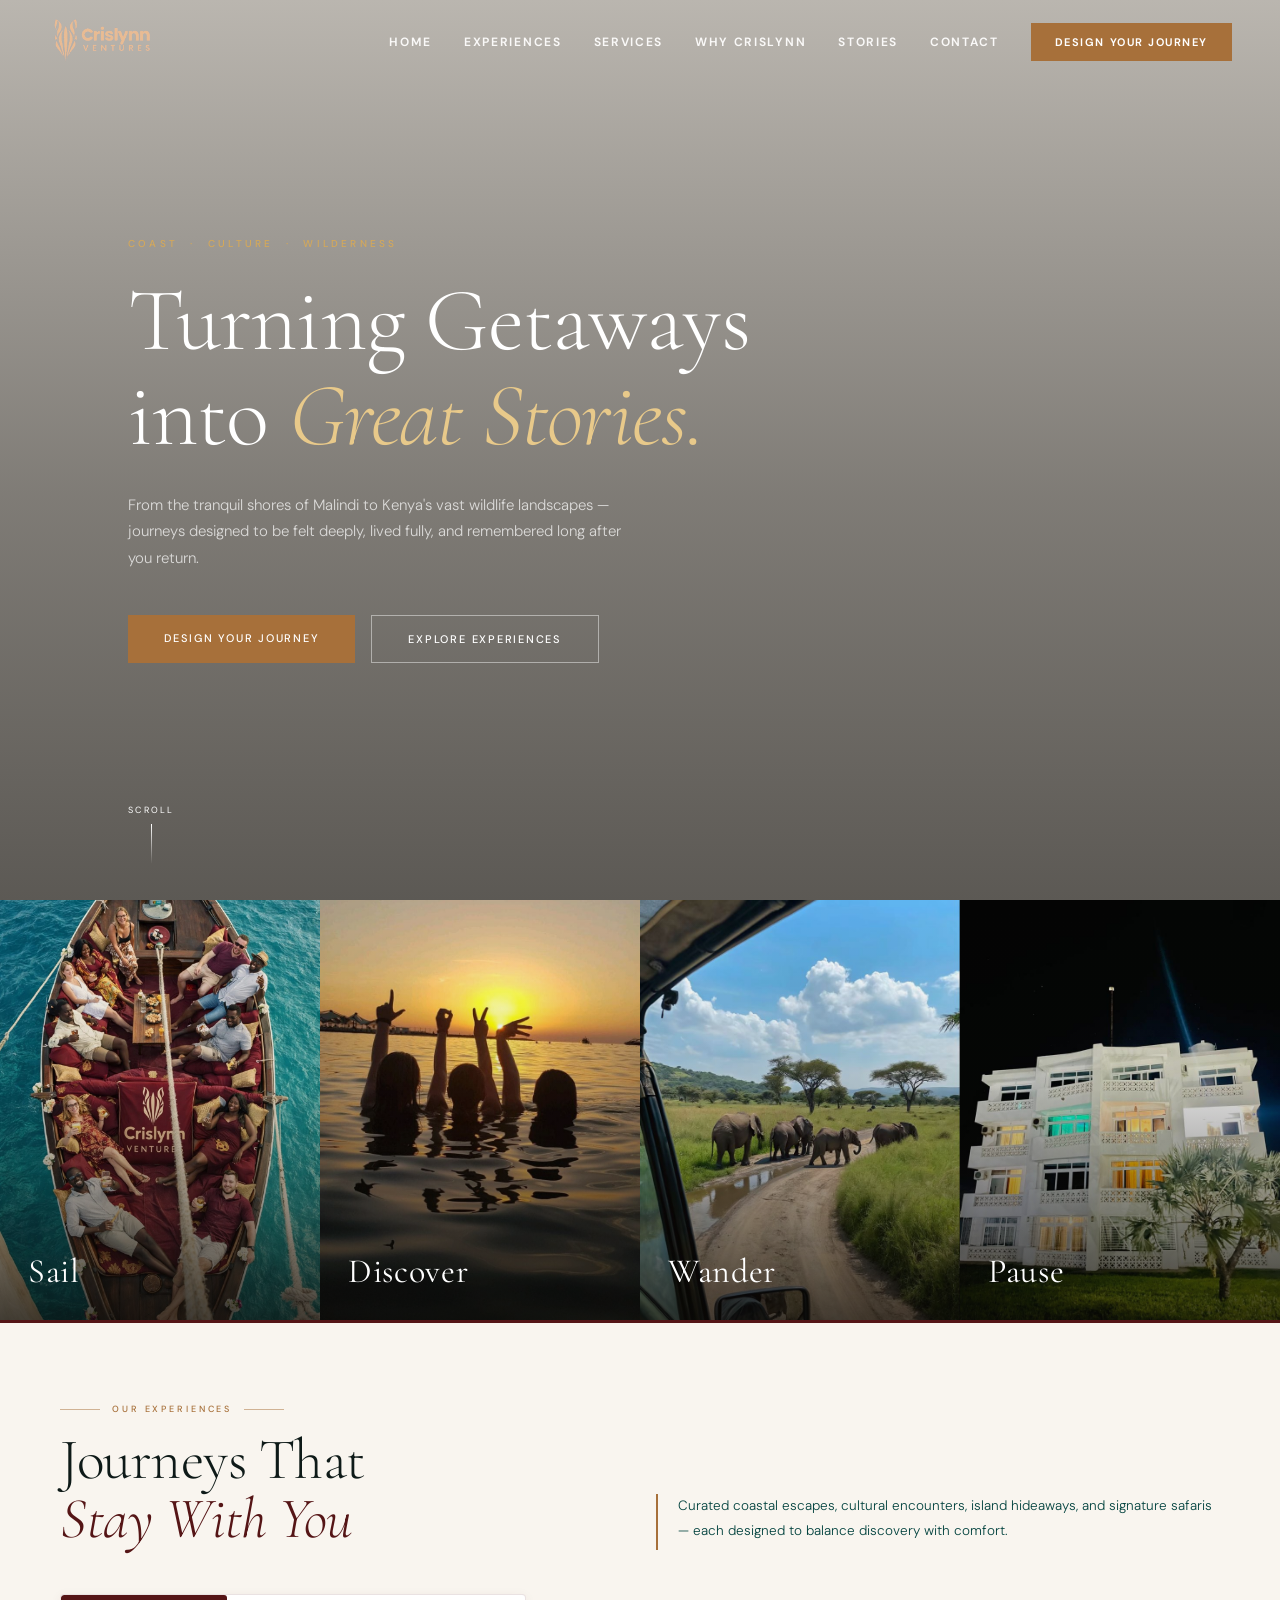
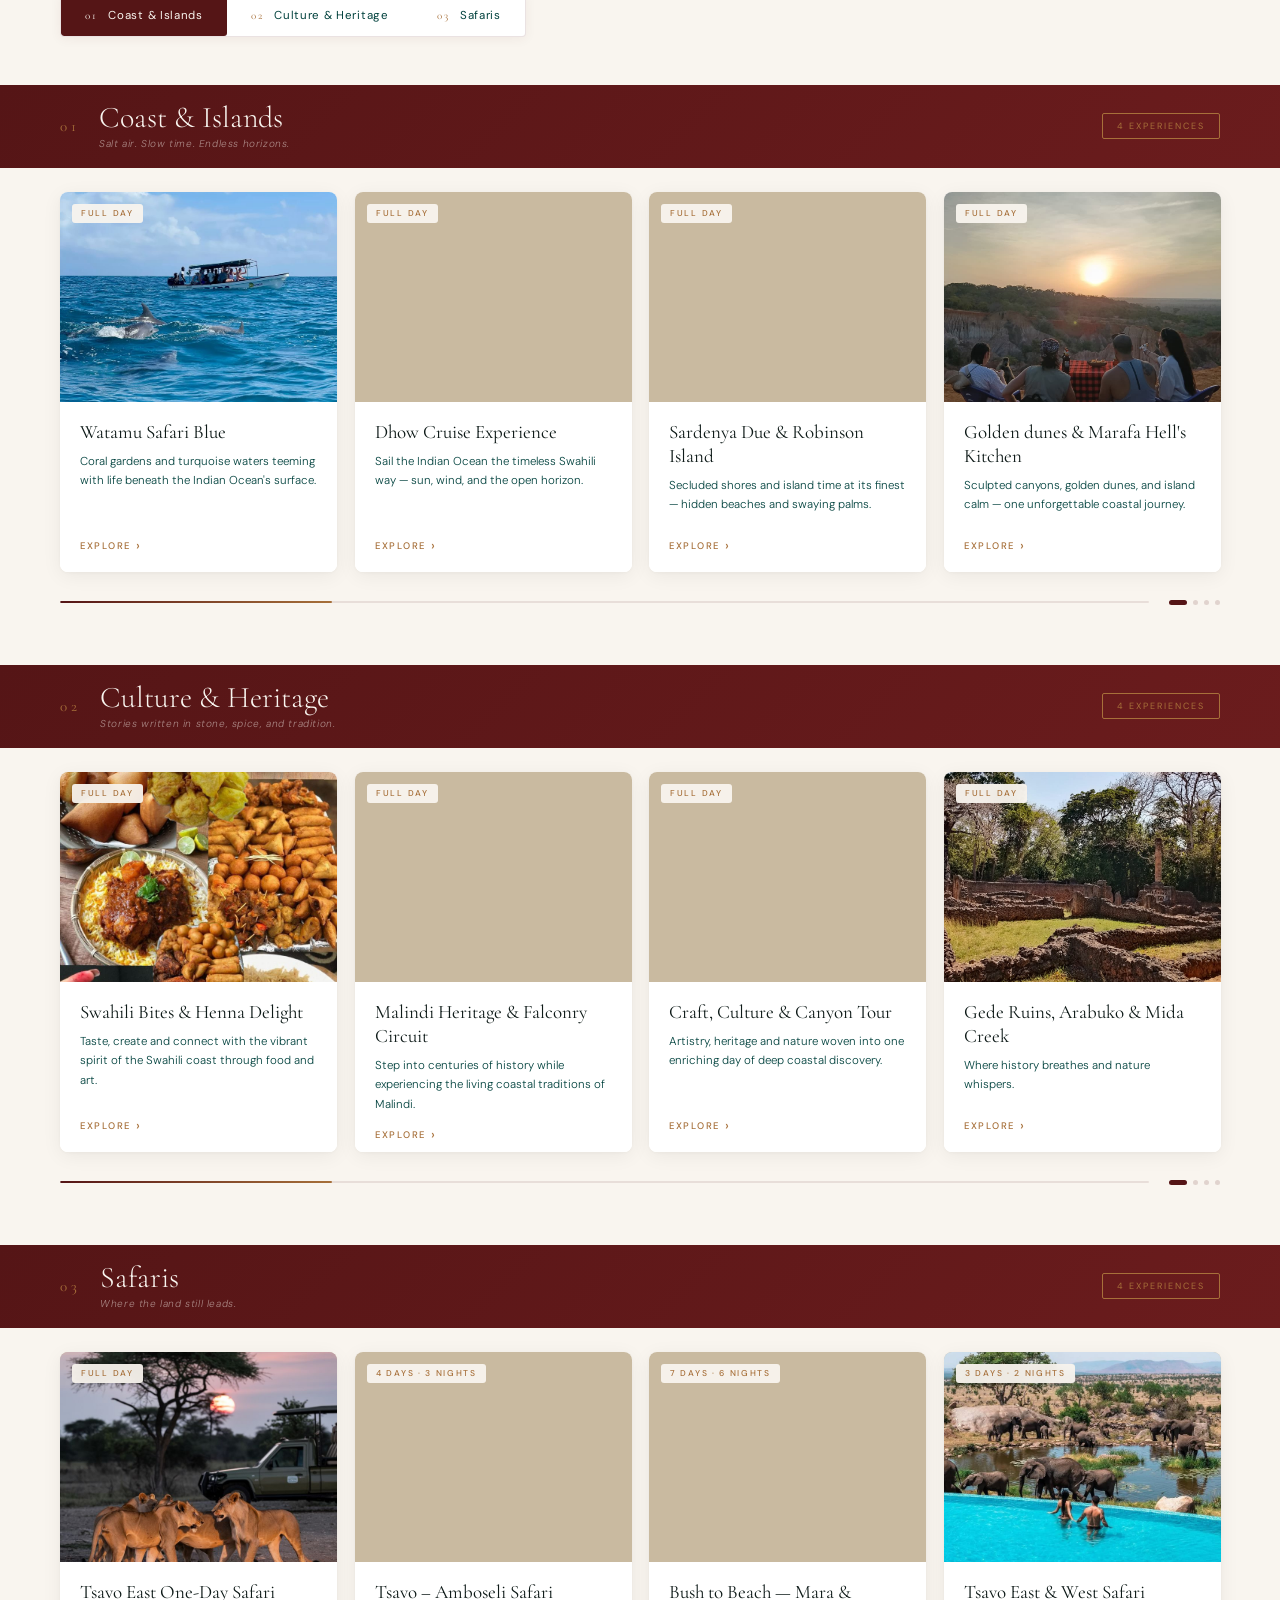
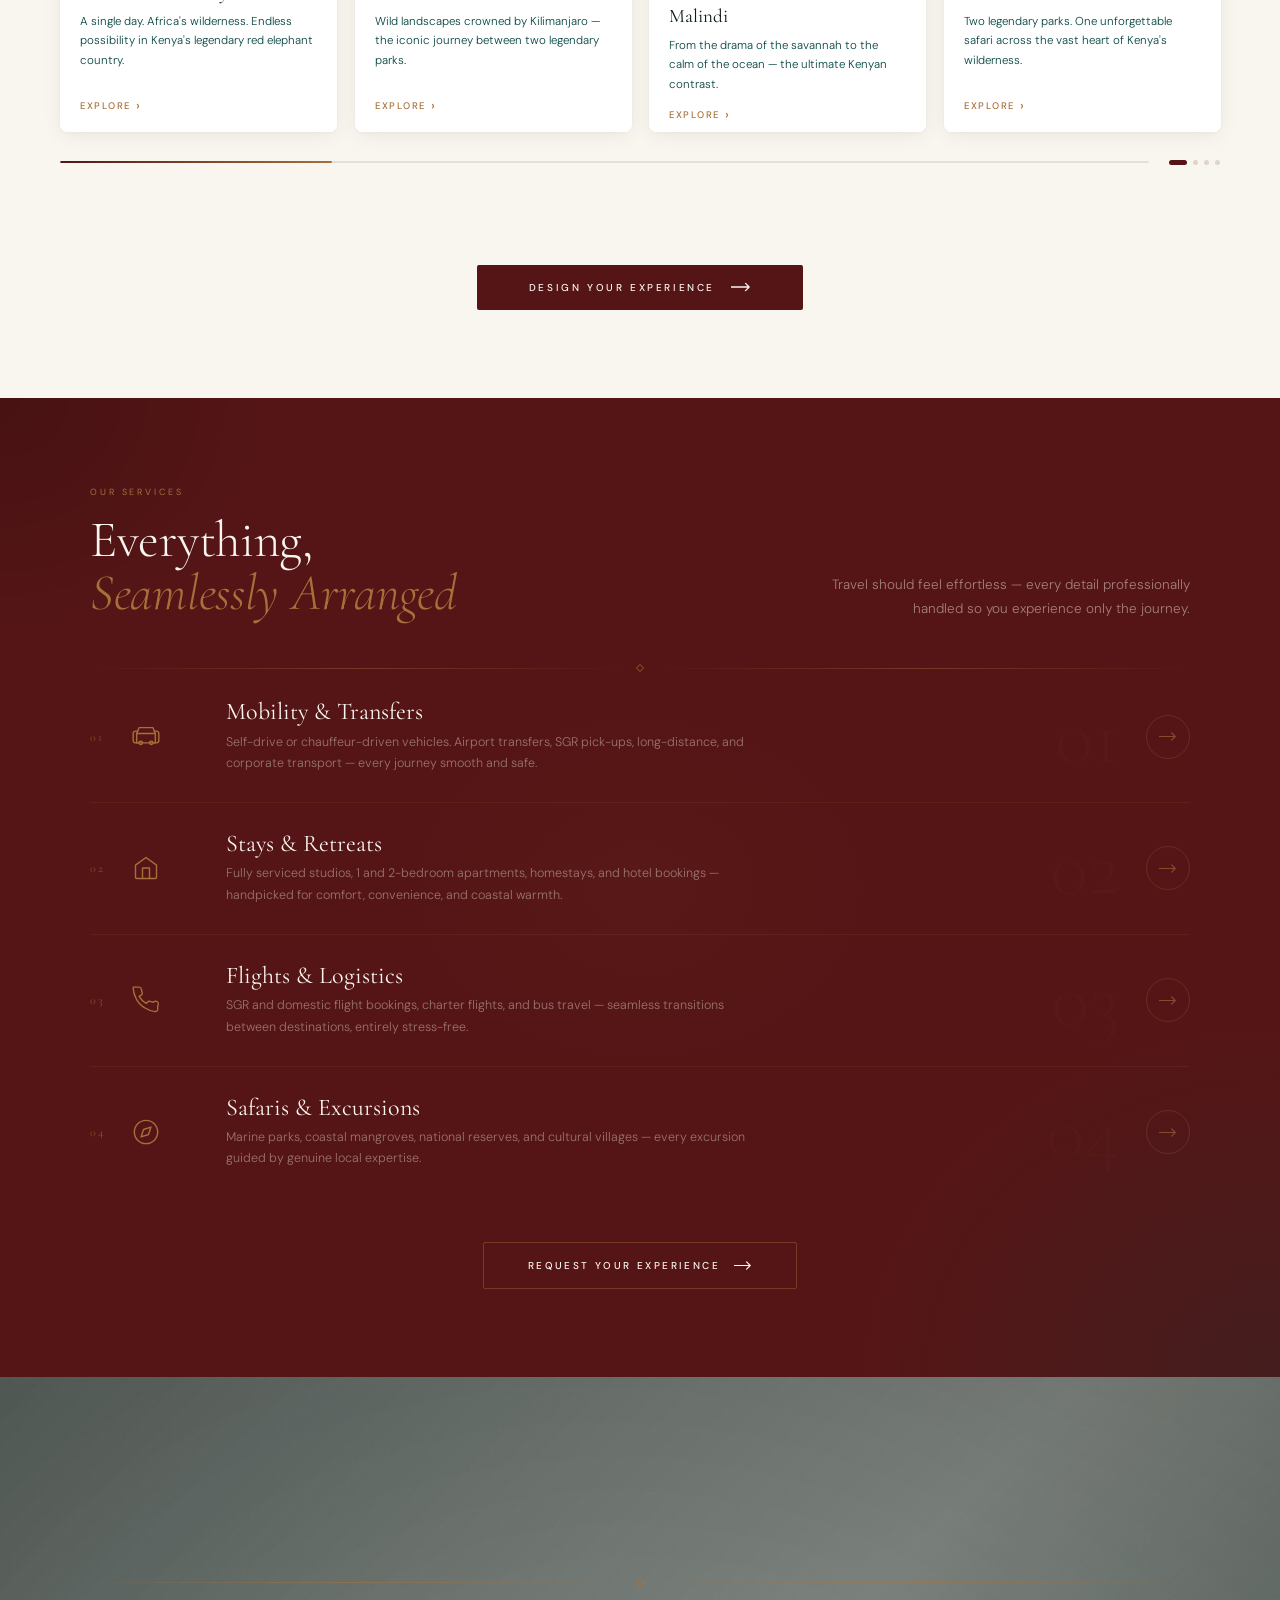
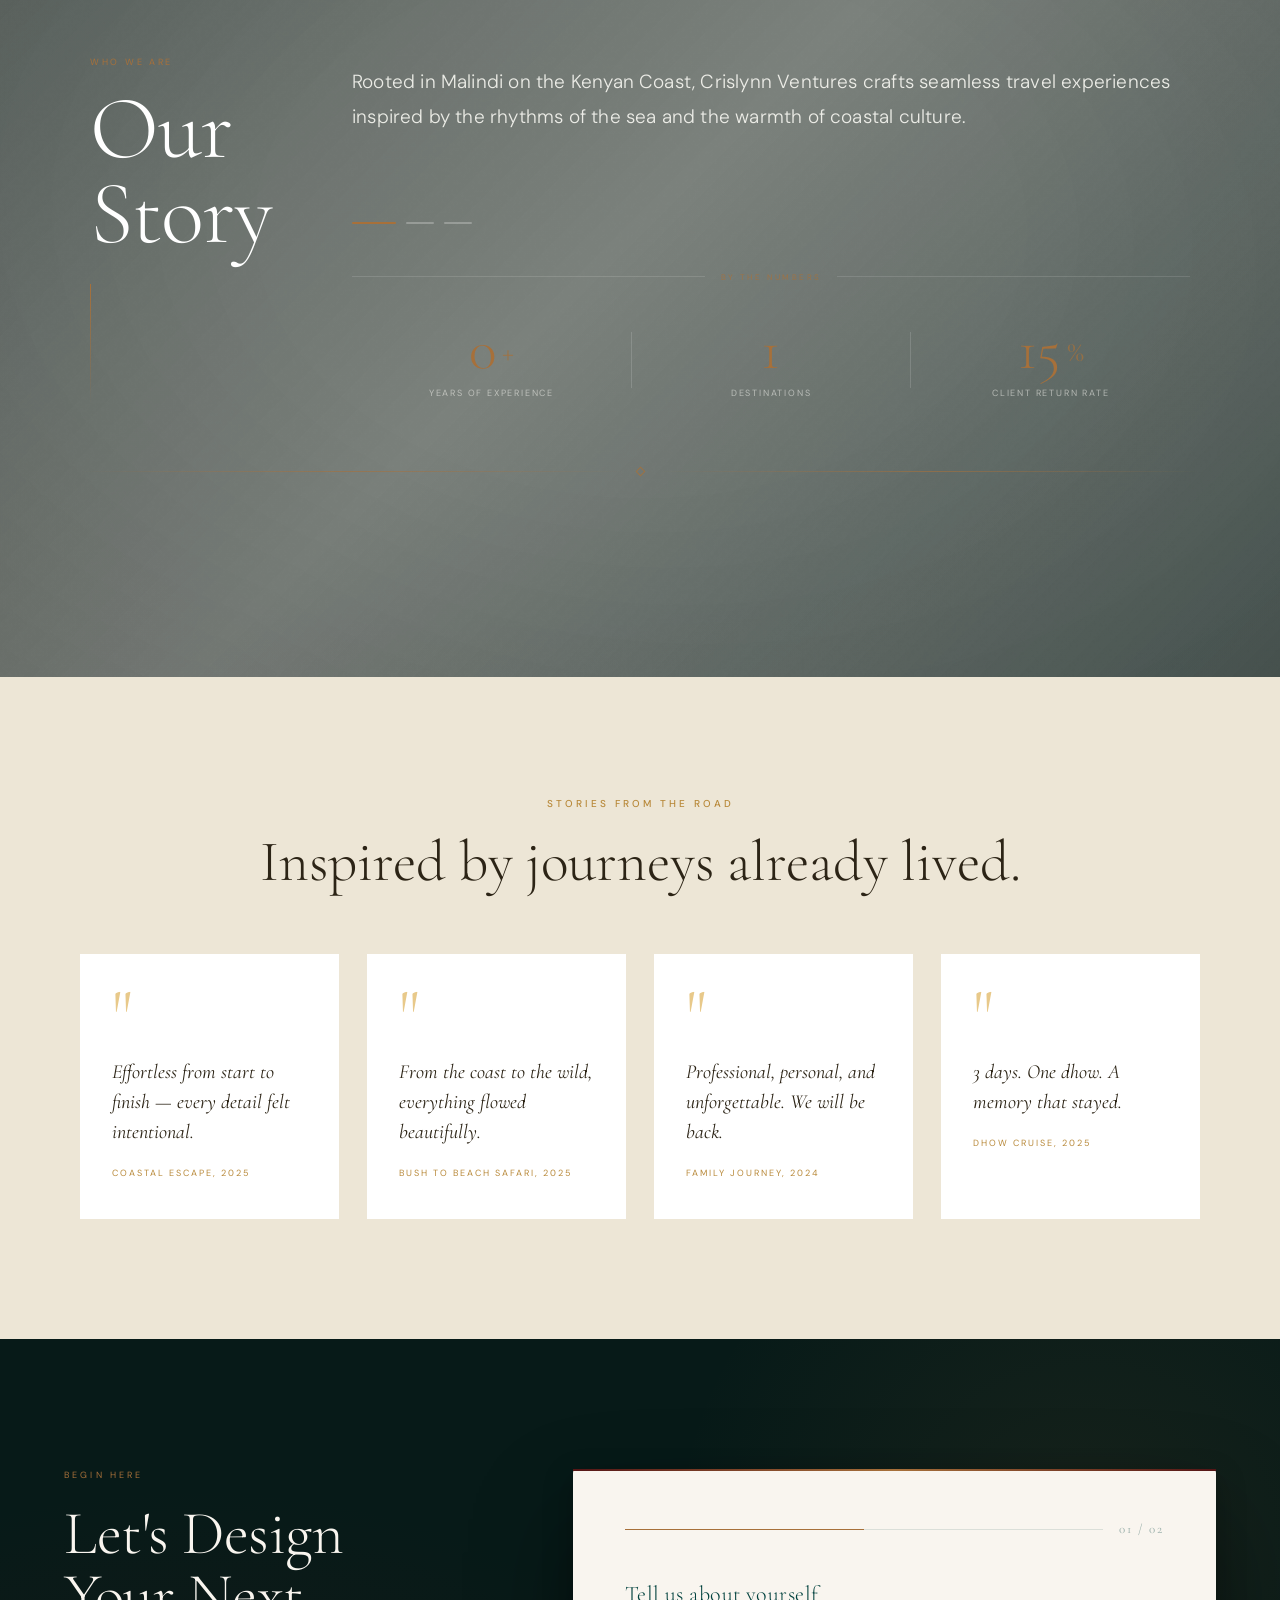
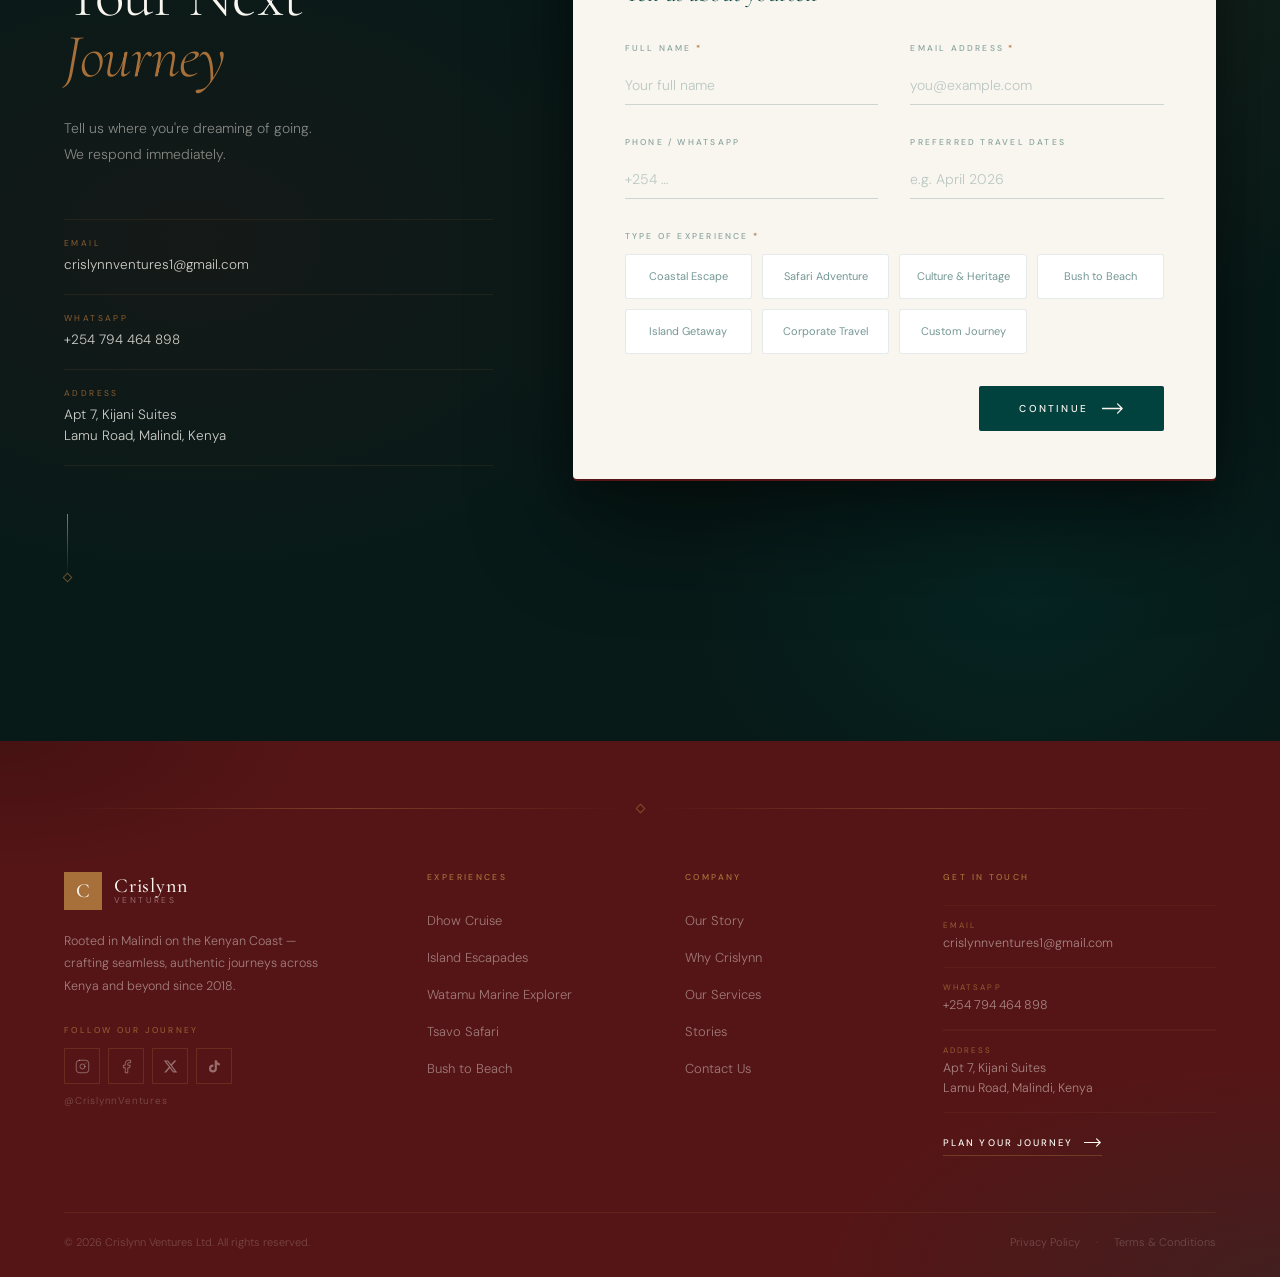
==== commit 78d36e6b: "Add files via upload" ====
--- a/index.html
+++ b/index.html
@@ -622,7 +622,7 @@
 
         <div class="ct-info-block">
 
-          <a class="ct-info-row" href="mailto:Crislynnventures1@gmail.com">
+          <a class="ct-info-row" href="mailto:crislynnventures1@gmail.com">
             <span class="ct-info-label">Email</span>
             <span class="ct-info-value">crislynnventures1@gmail.com</span>
           </a>
@@ -923,9 +923,9 @@
     <div class="ft-col">
       <h4 class="ft-col-heading">Get In Touch</h4>
 
-      <a class="ft-contact-row" href="mailto:Crislynnventures1@gmail.com">
+      <a class="ft-contact-row" href="mailto:crislynnventures1@gmail.com">
         <span class="ft-contact-label">Email</span>
-        <span class="ft-contact-val">Crislynnventures1@gmail.com</span>
+        <span class="ft-contact-val">crislynnventures1@gmail.com</span>
       </a>
 
       <a class="ft-contact-row" href="https://wa.me/254794464898" target="_blank" rel="noopener">
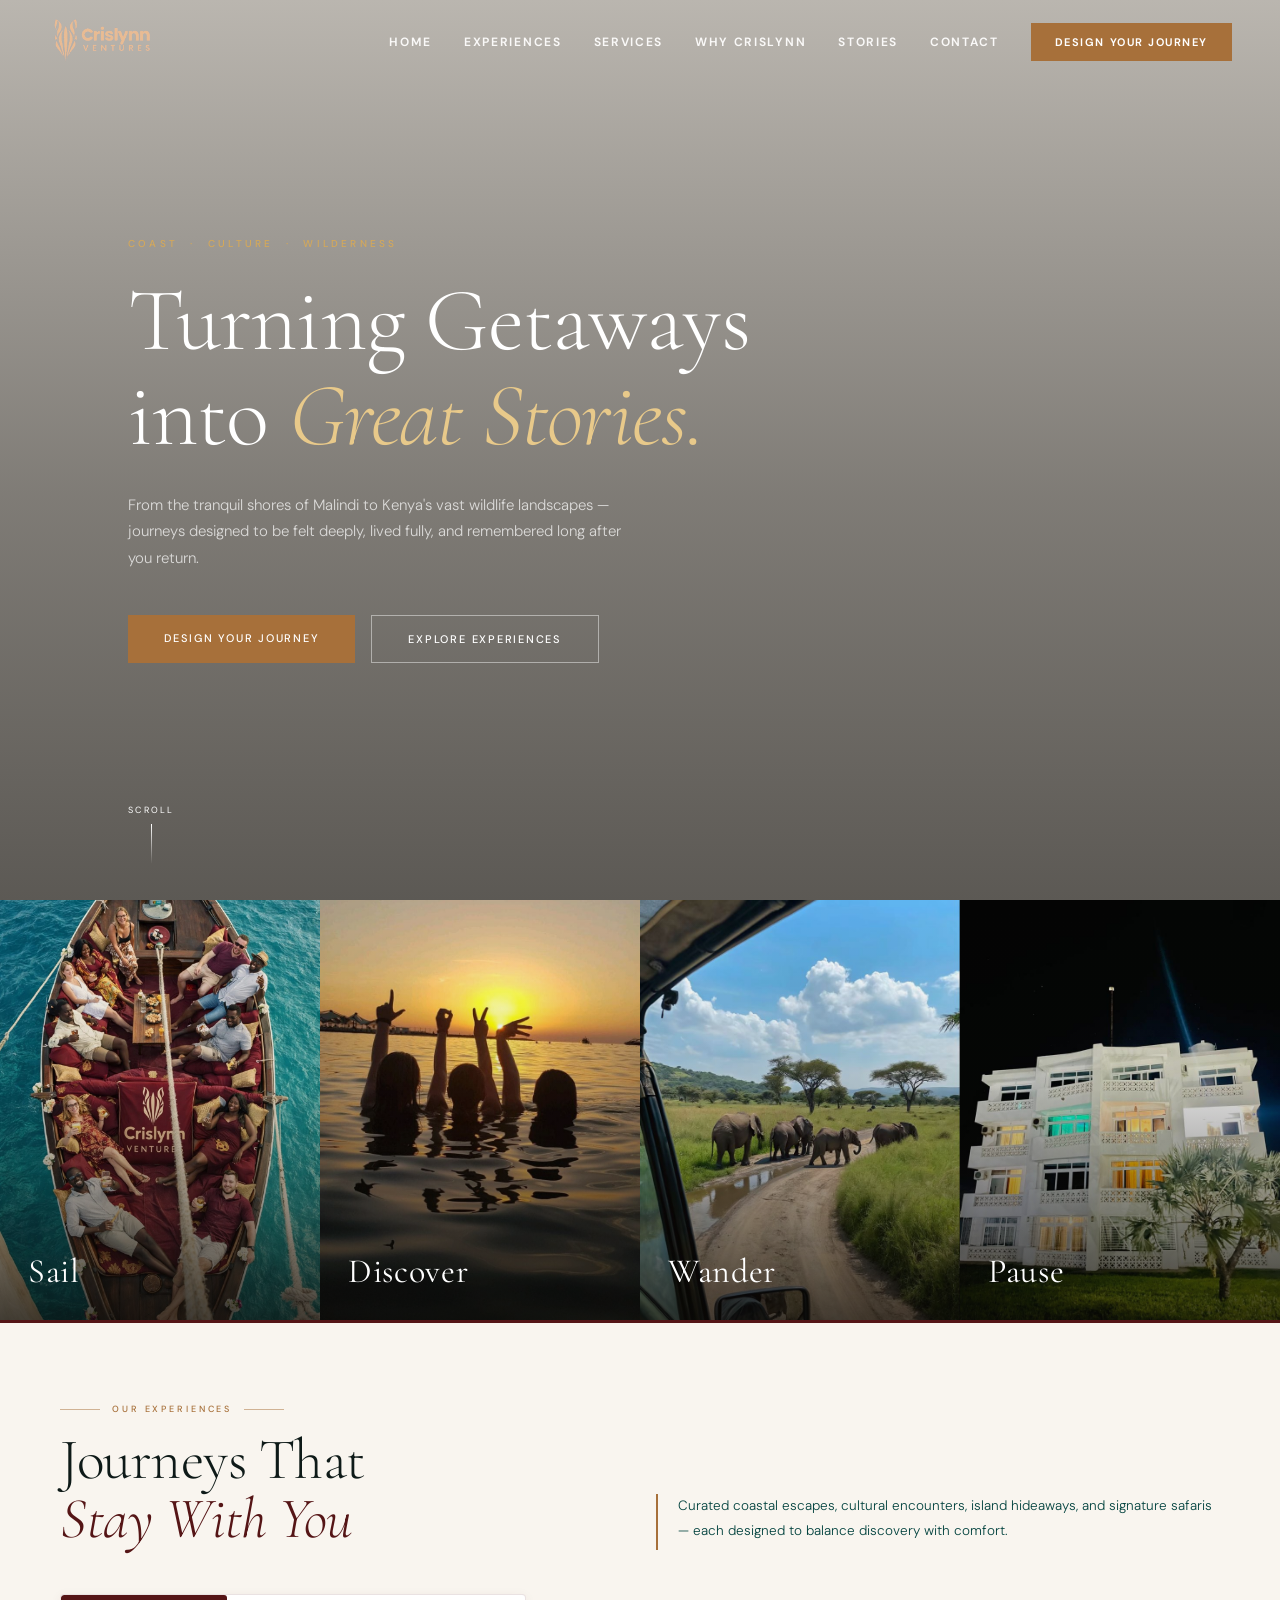
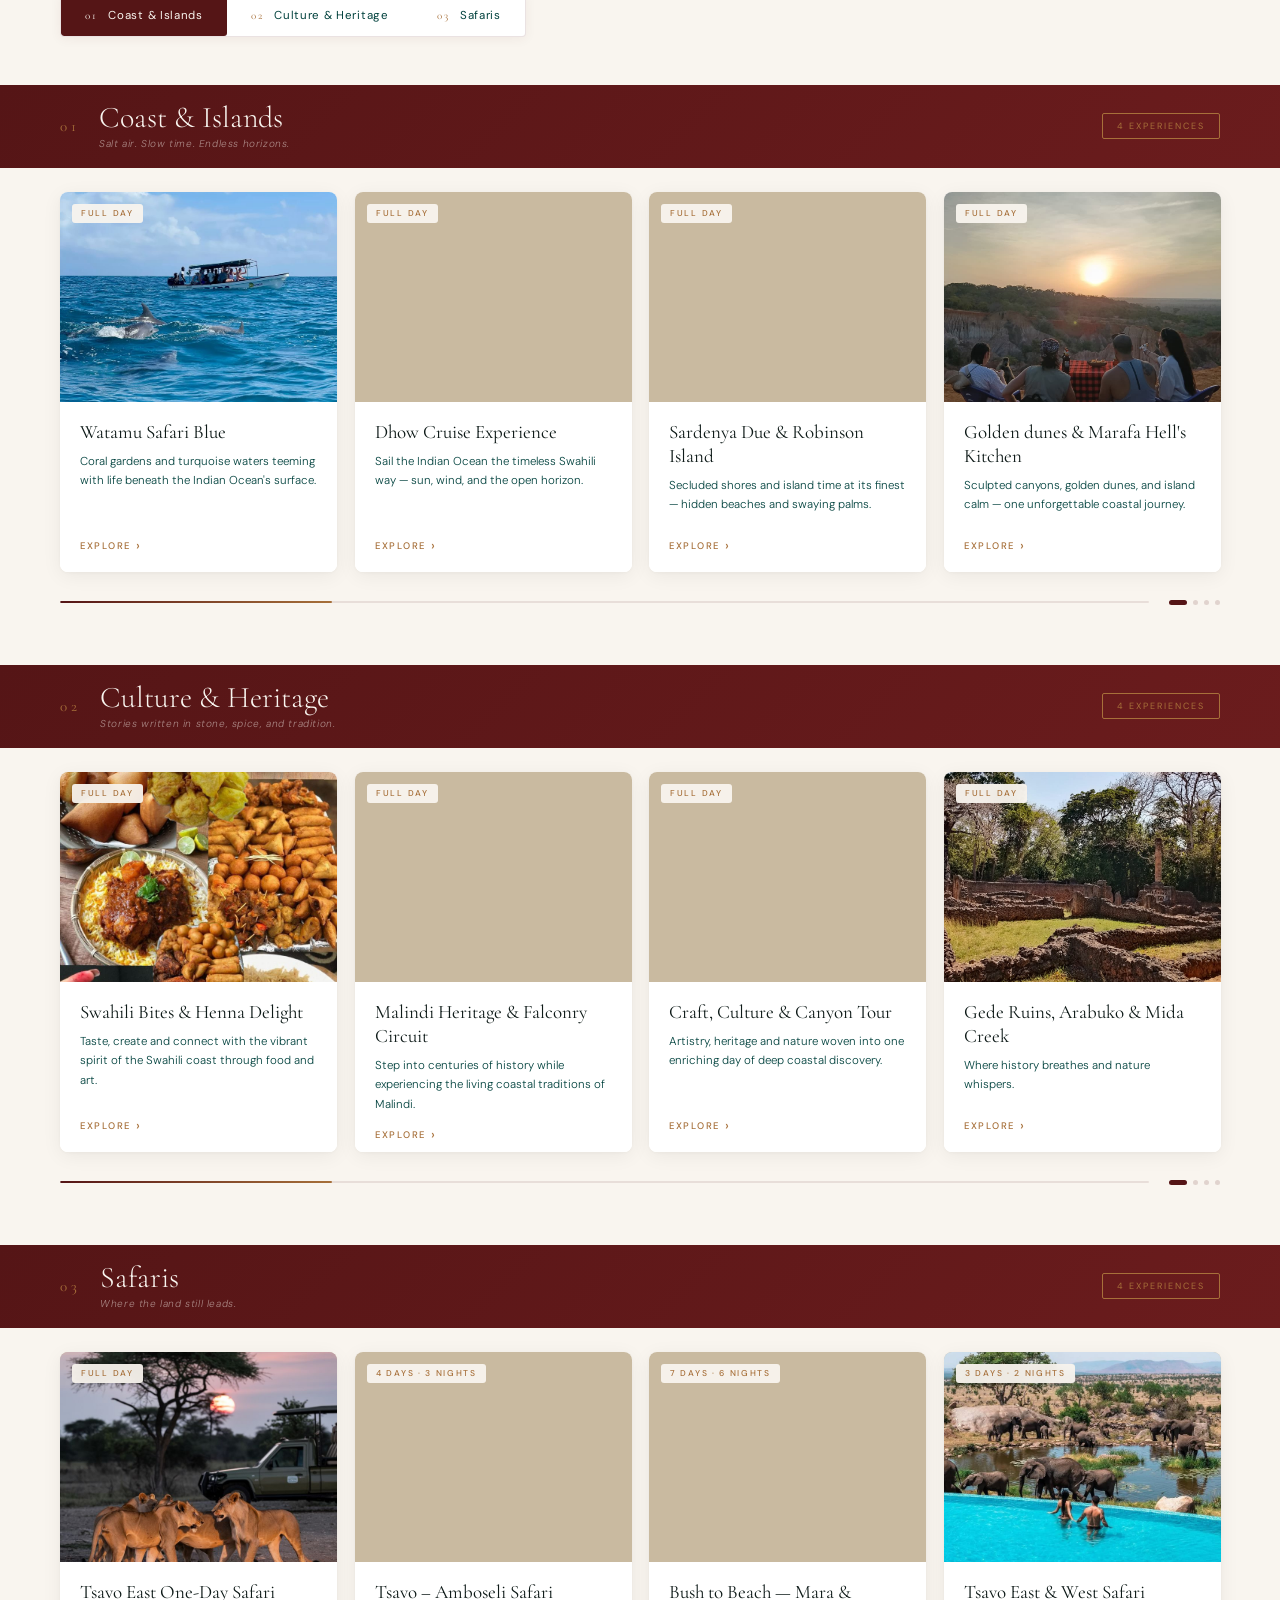
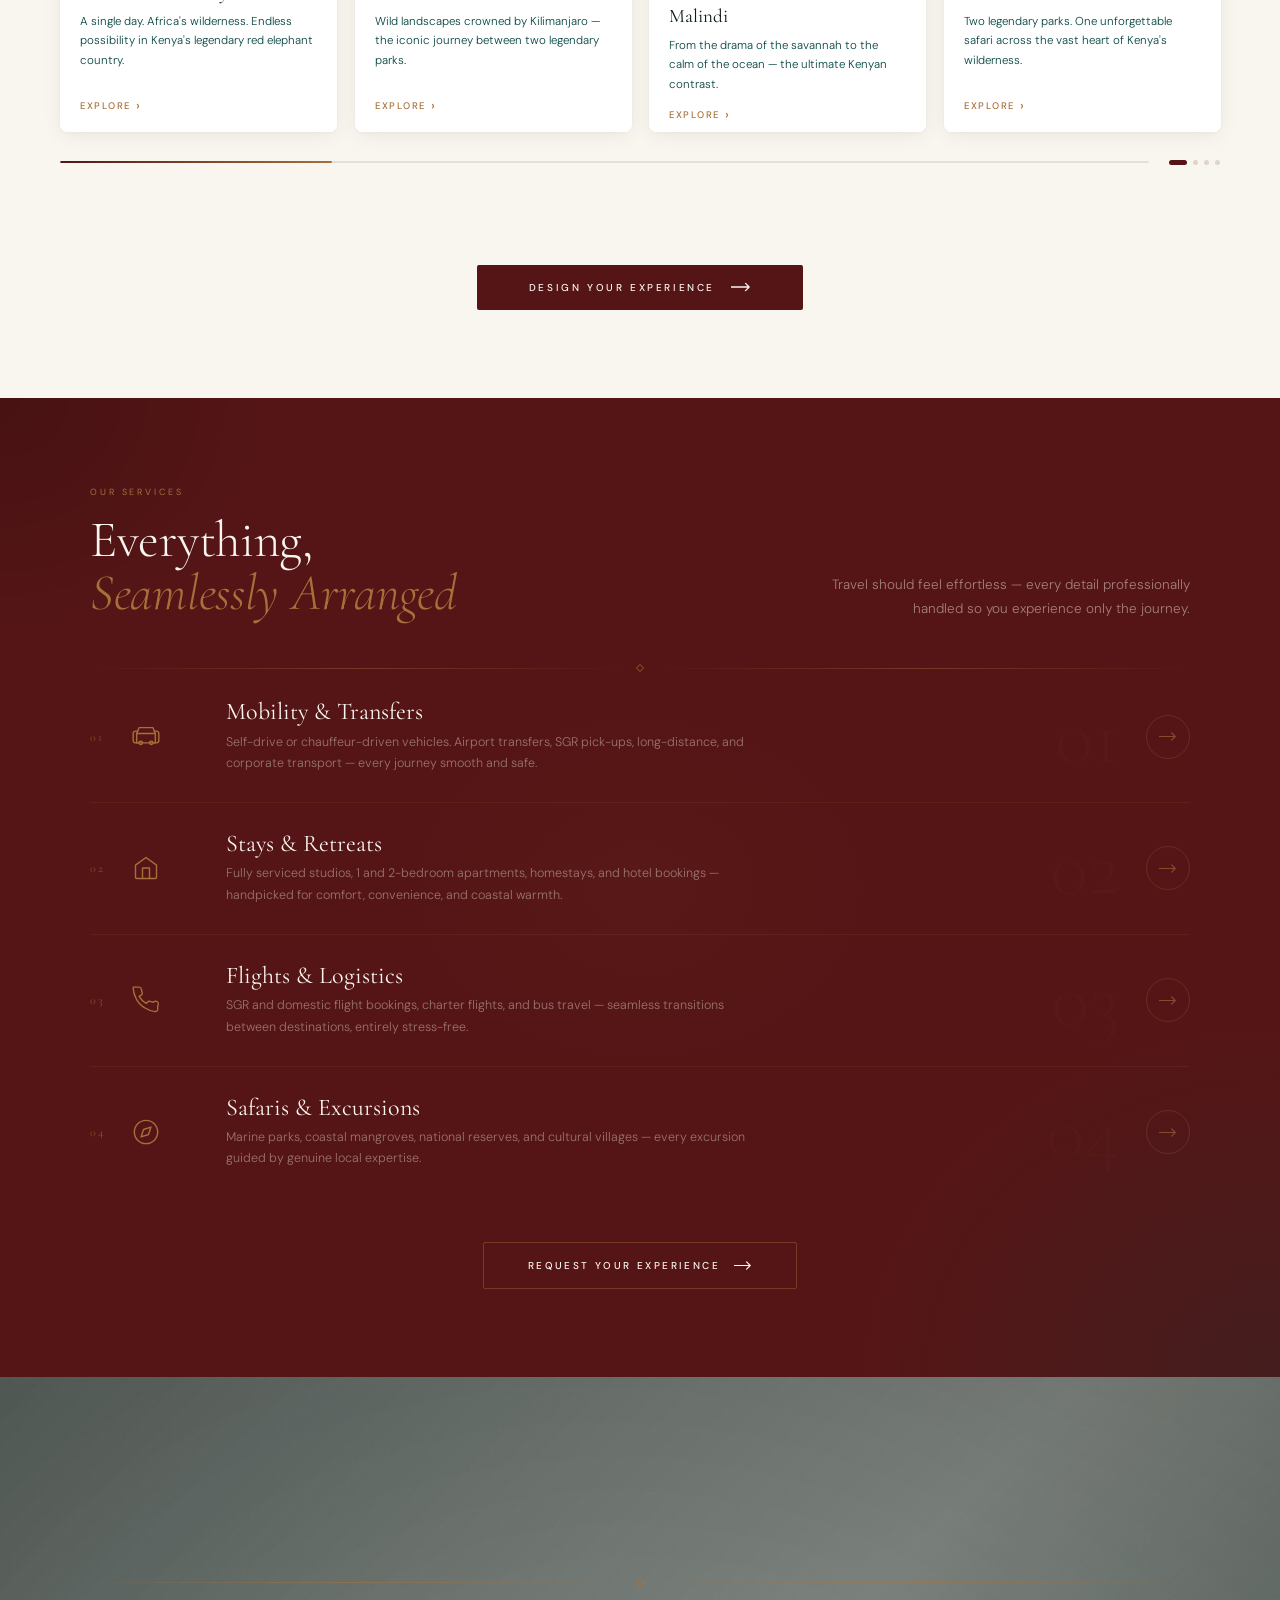
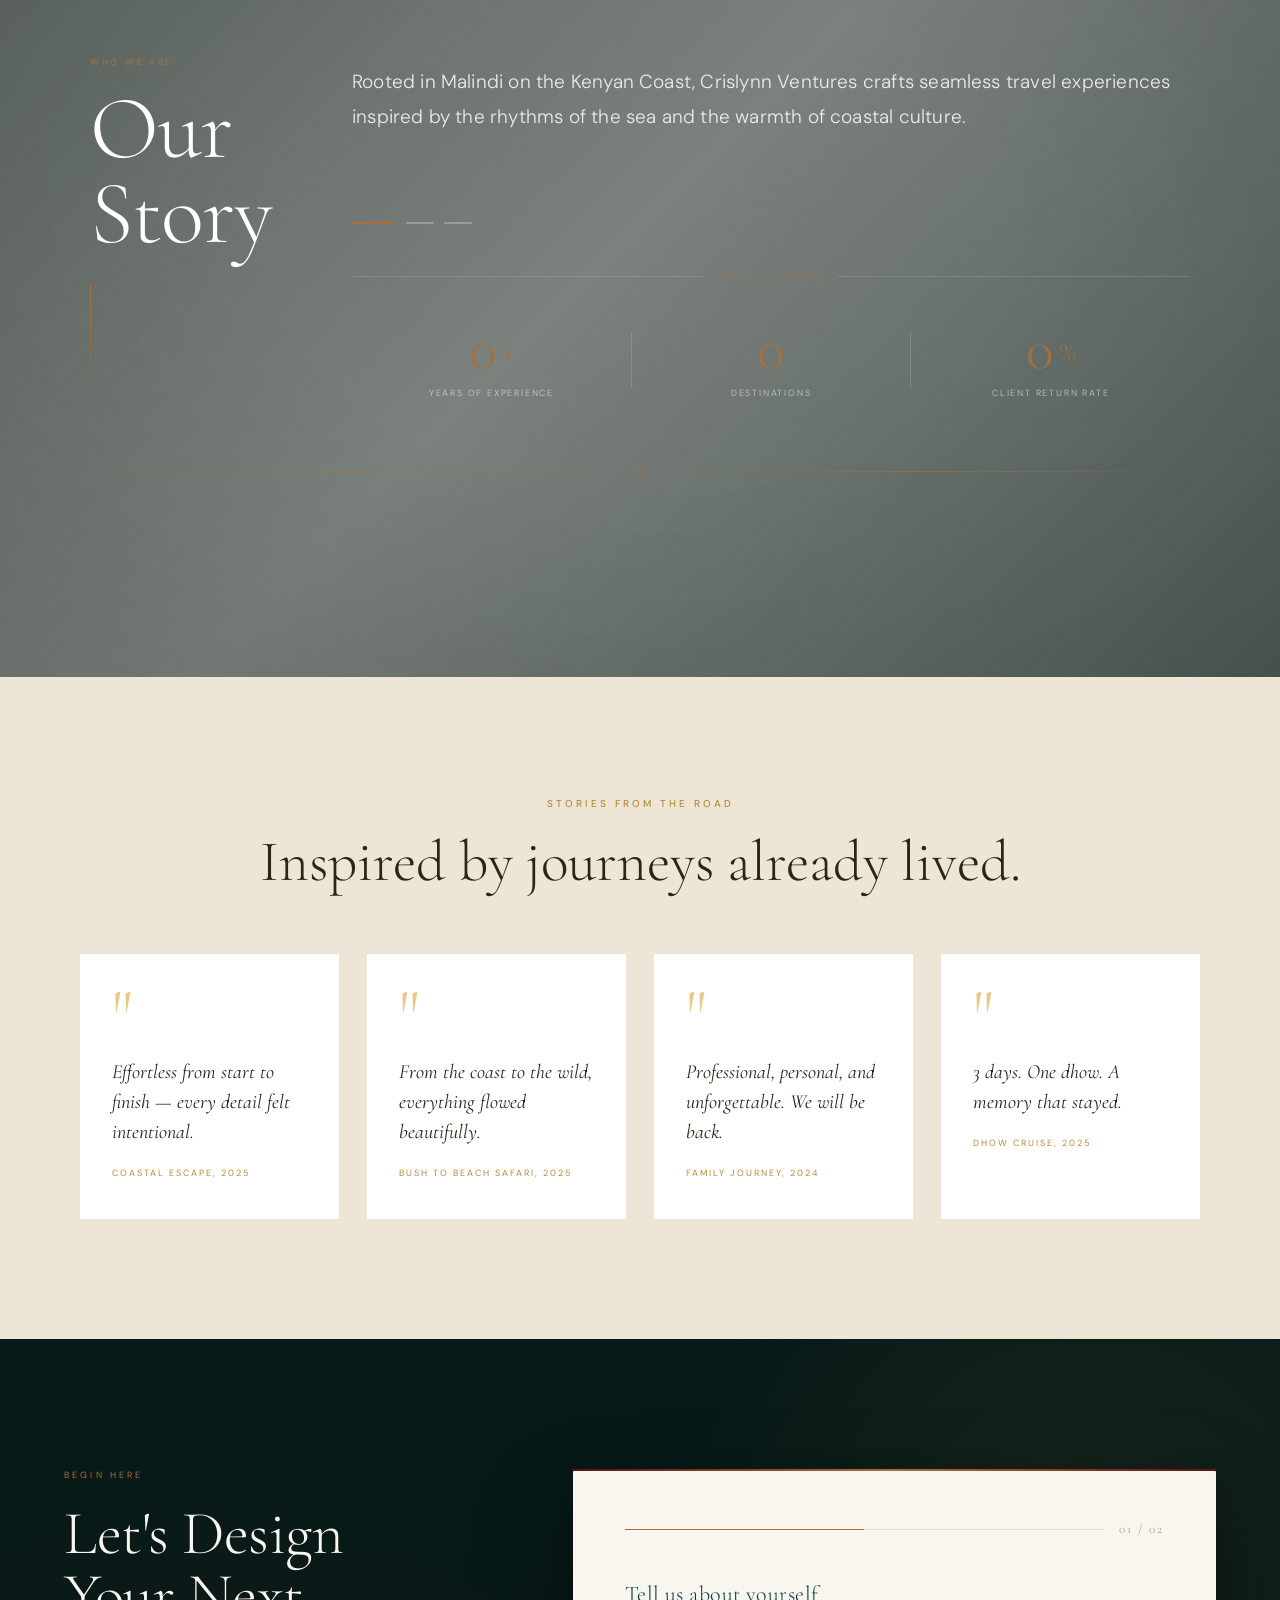
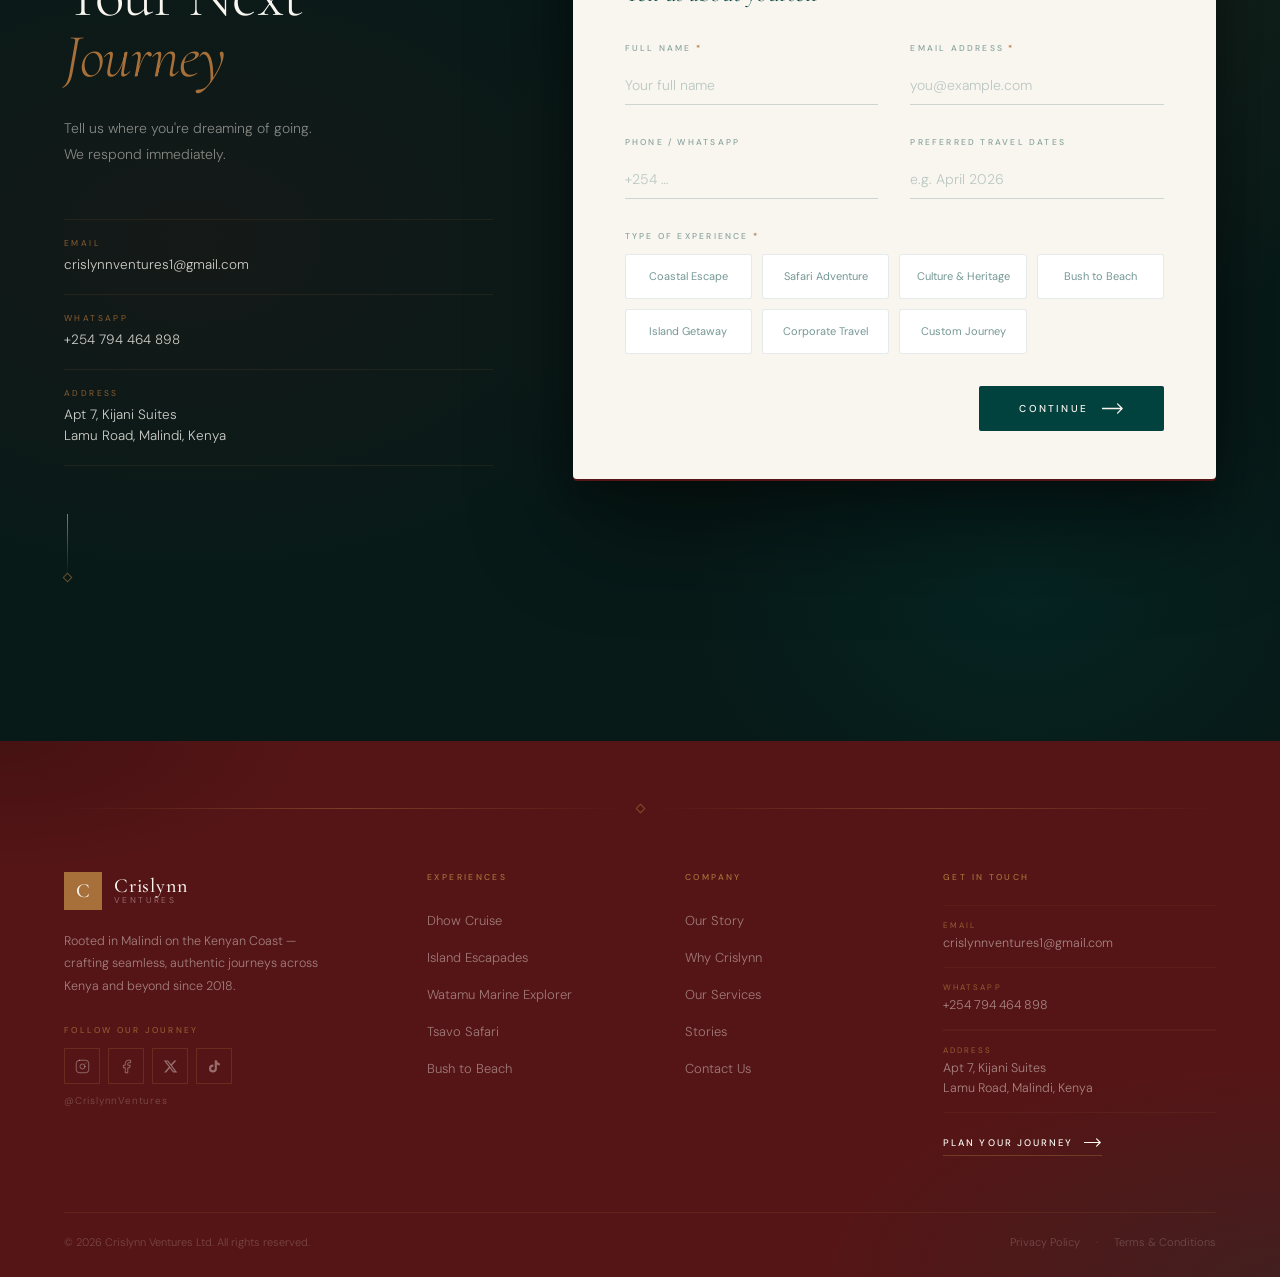
==== commit 692910f8: "Add files via upload" ====
--- a/index.html
+++ b/index.html
@@ -665,7 +665,7 @@
 
         <form
           id="ctForm"
-          action="https://formsubmit.co/crislynnventures1@gmail.com"
+          action="https://formsubmit.co/49e485498e9f04bc42378ba21bdb9fce"
           method="POST"
           novalidate>
 
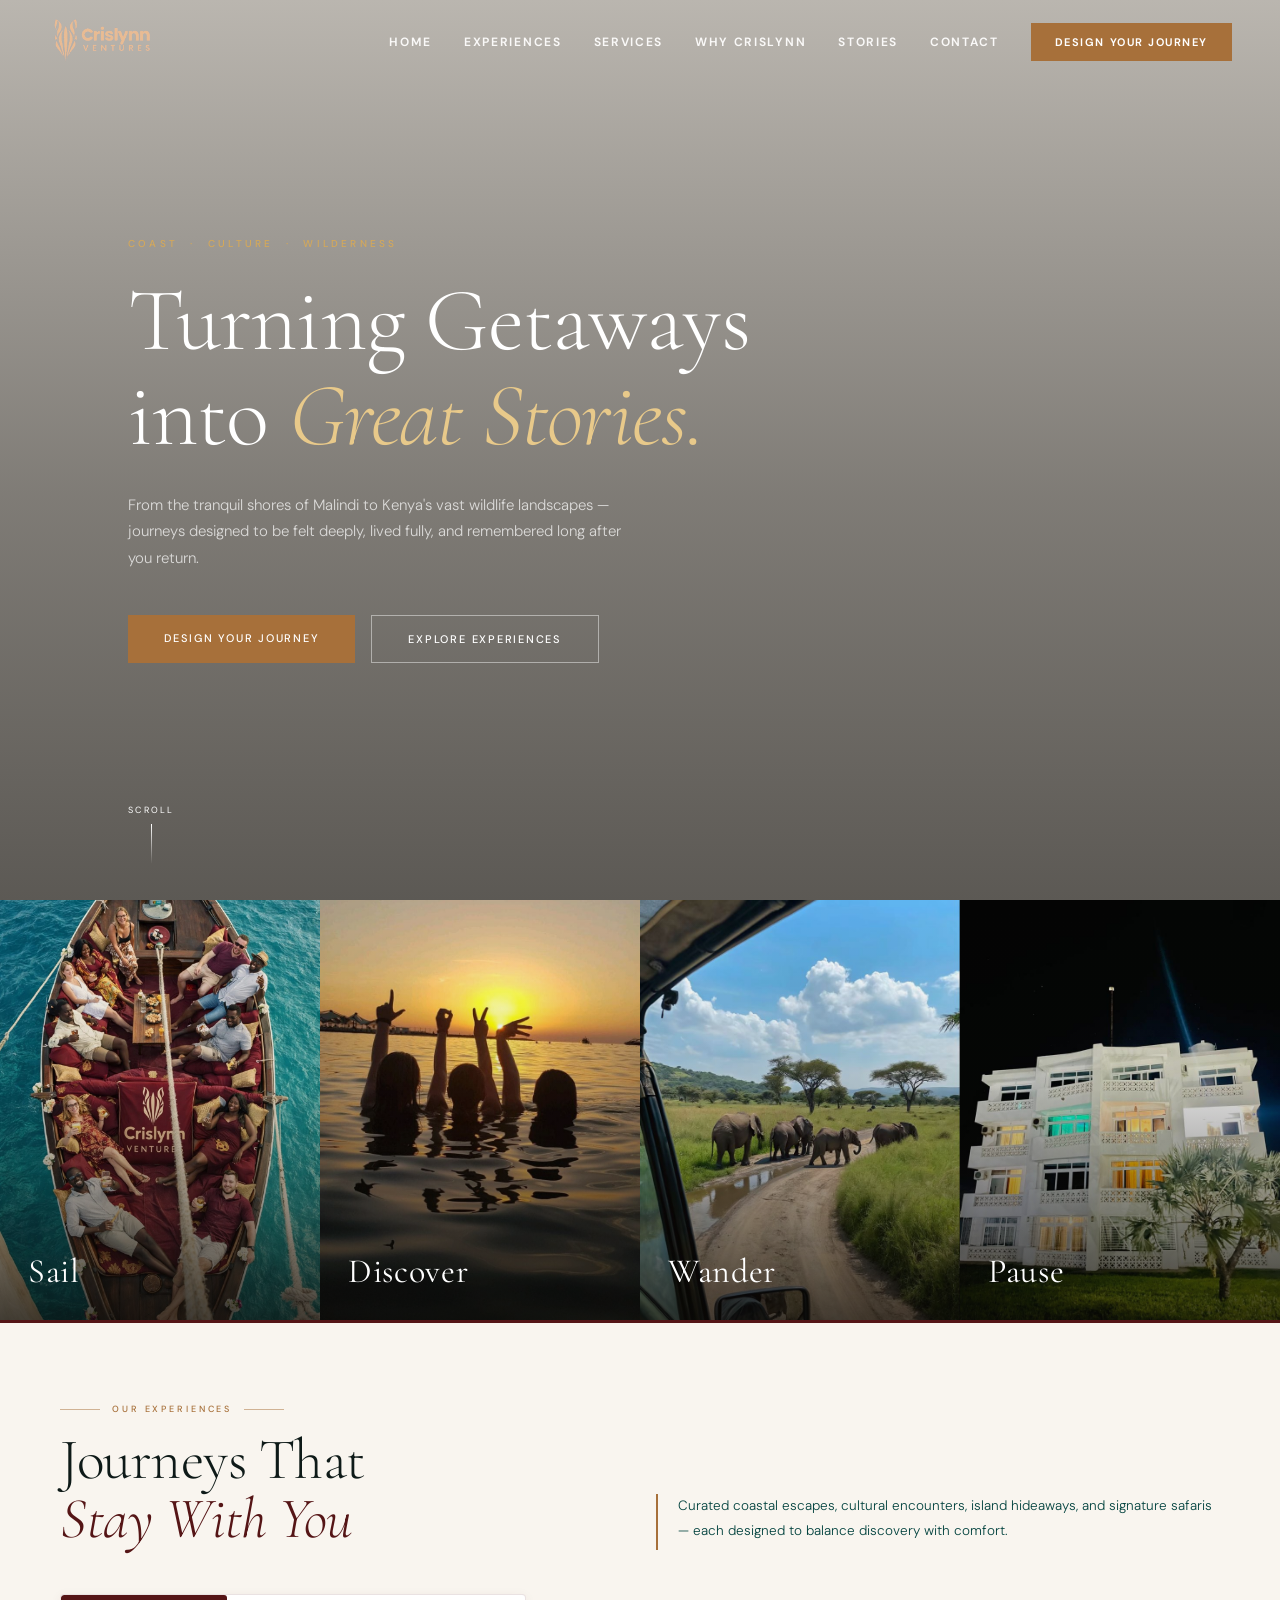
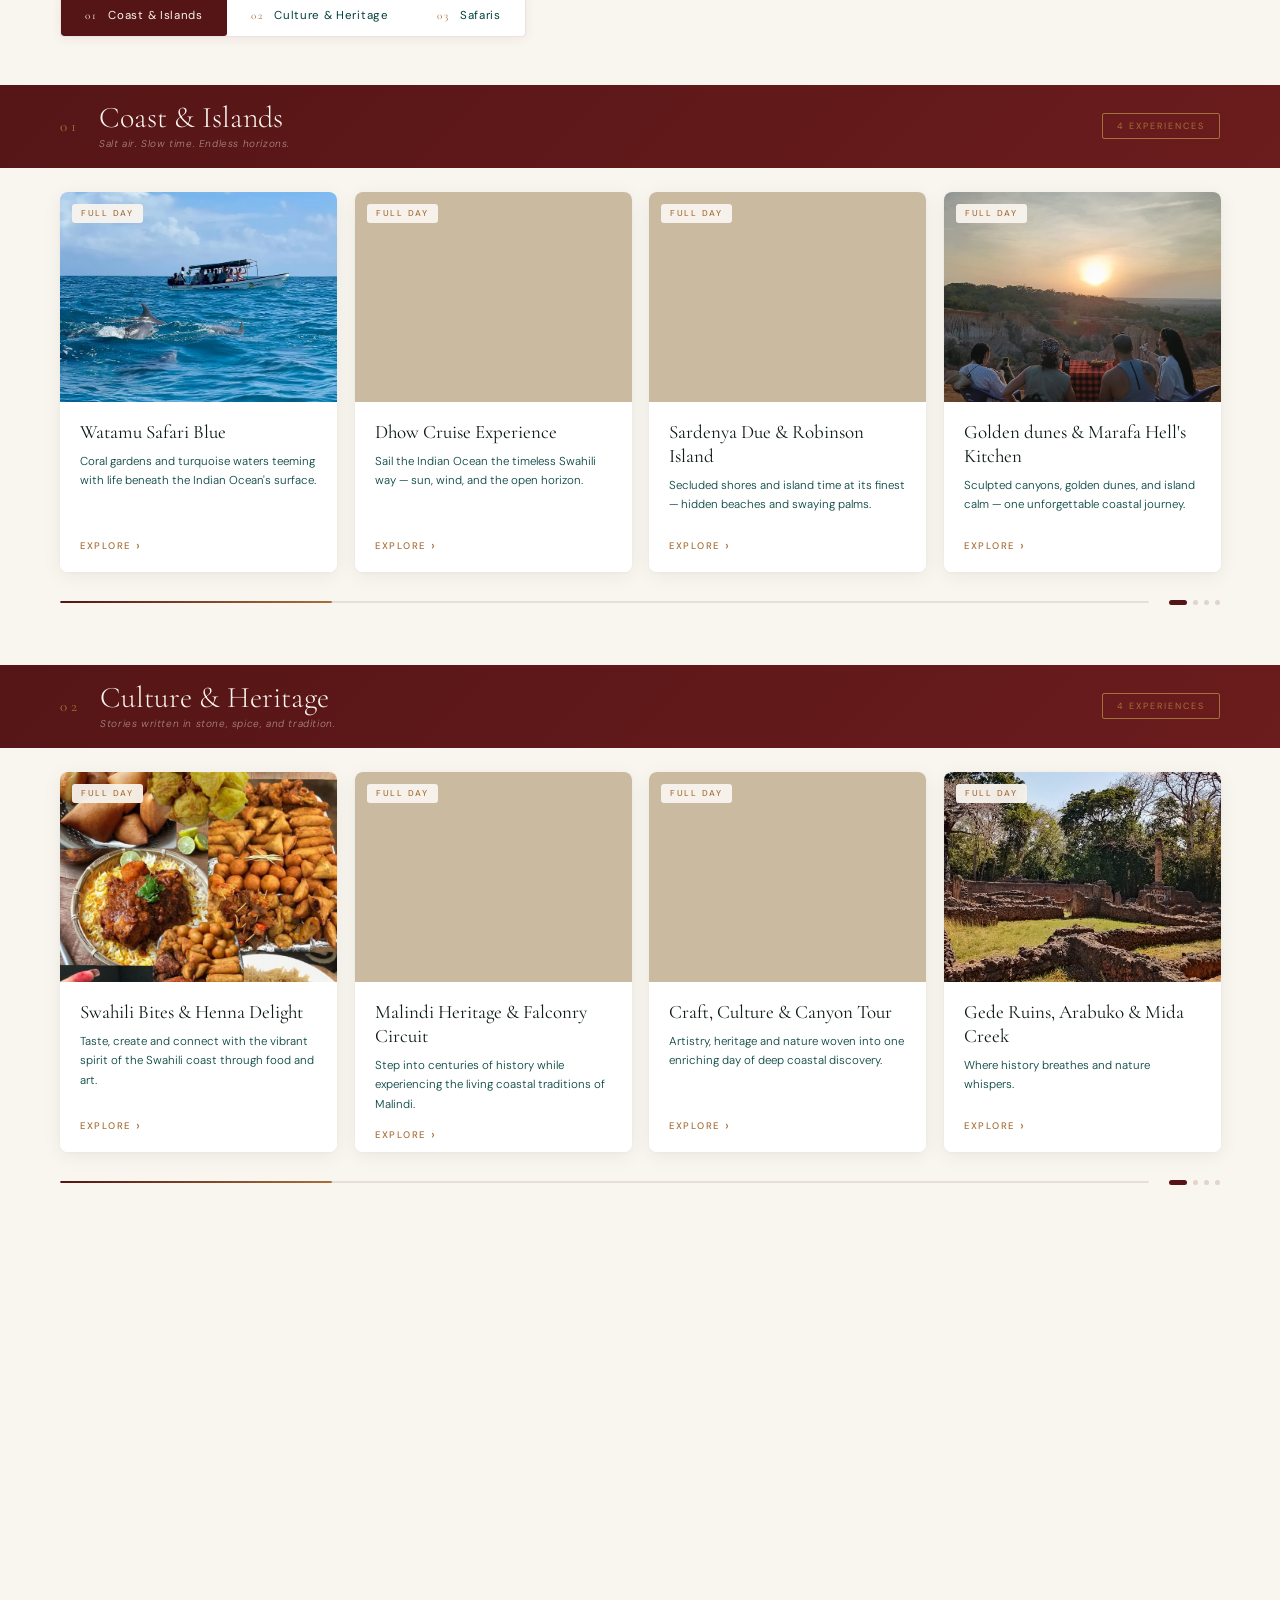
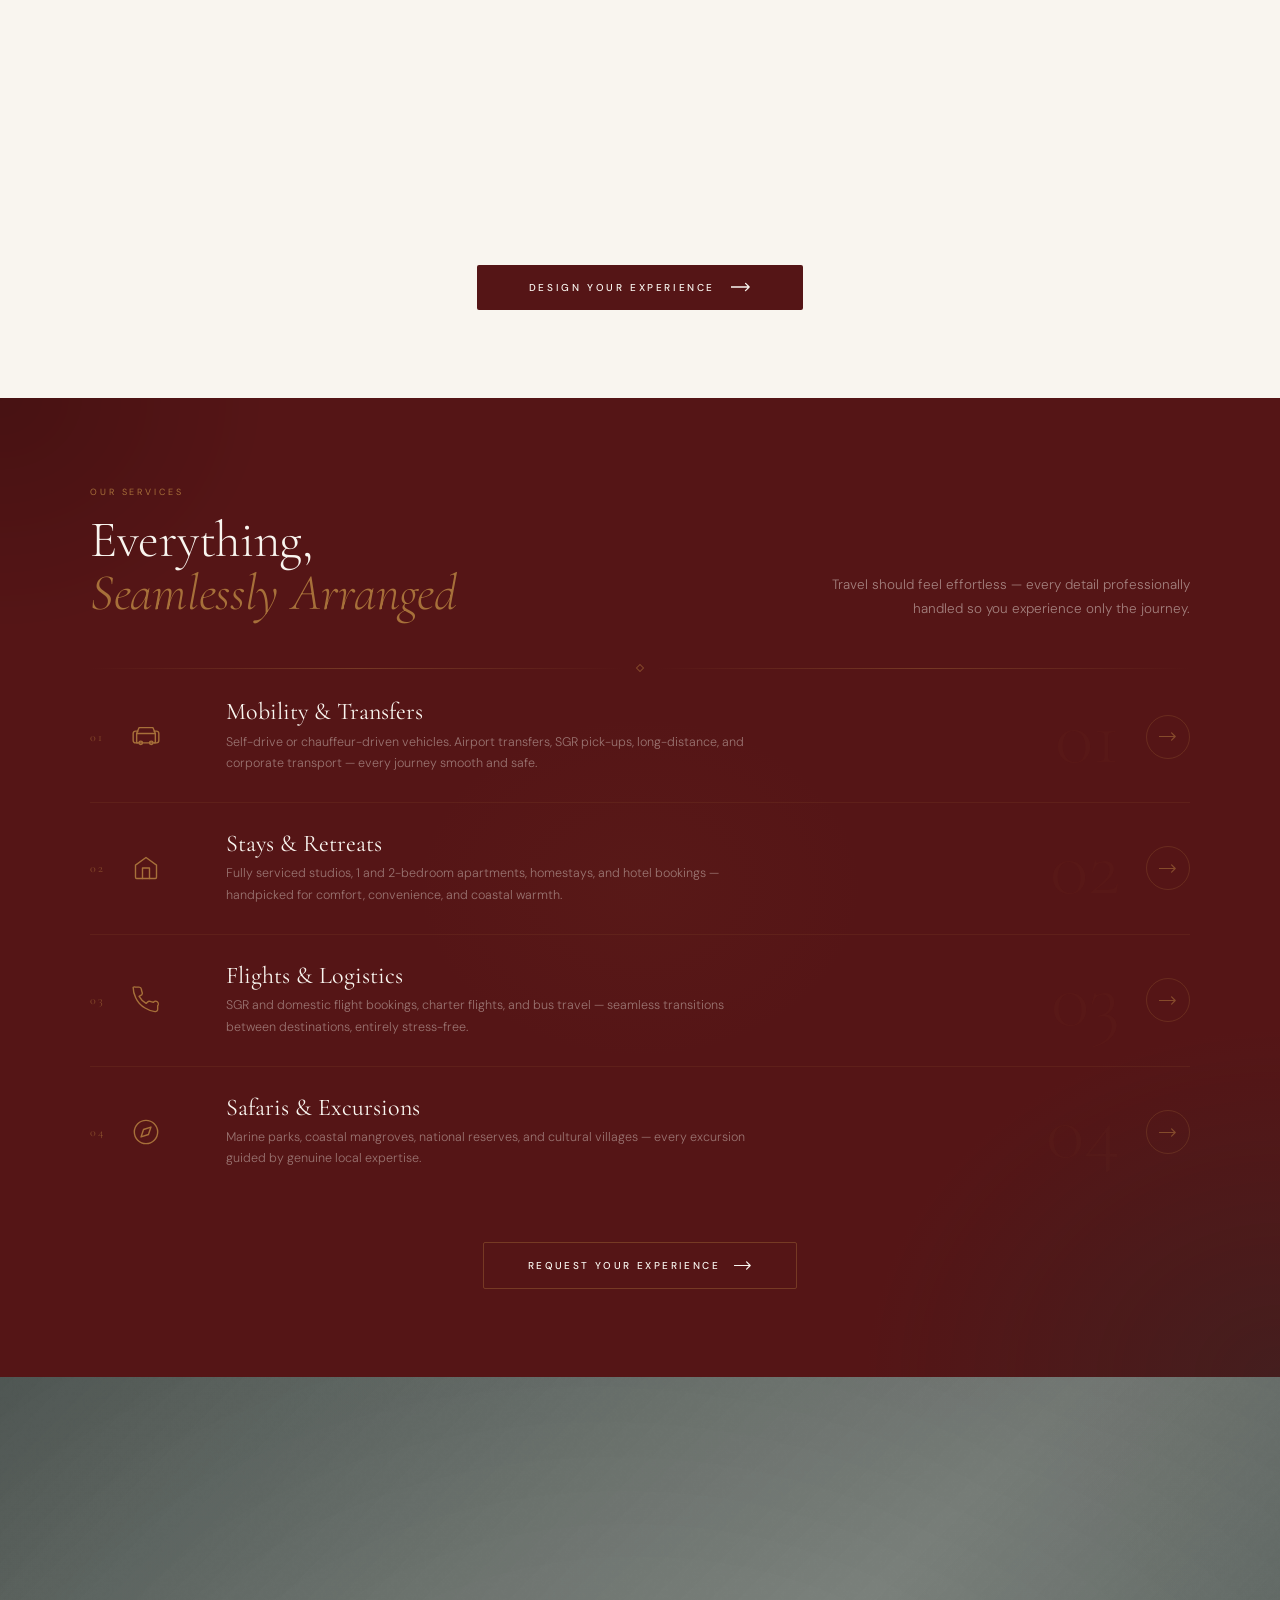
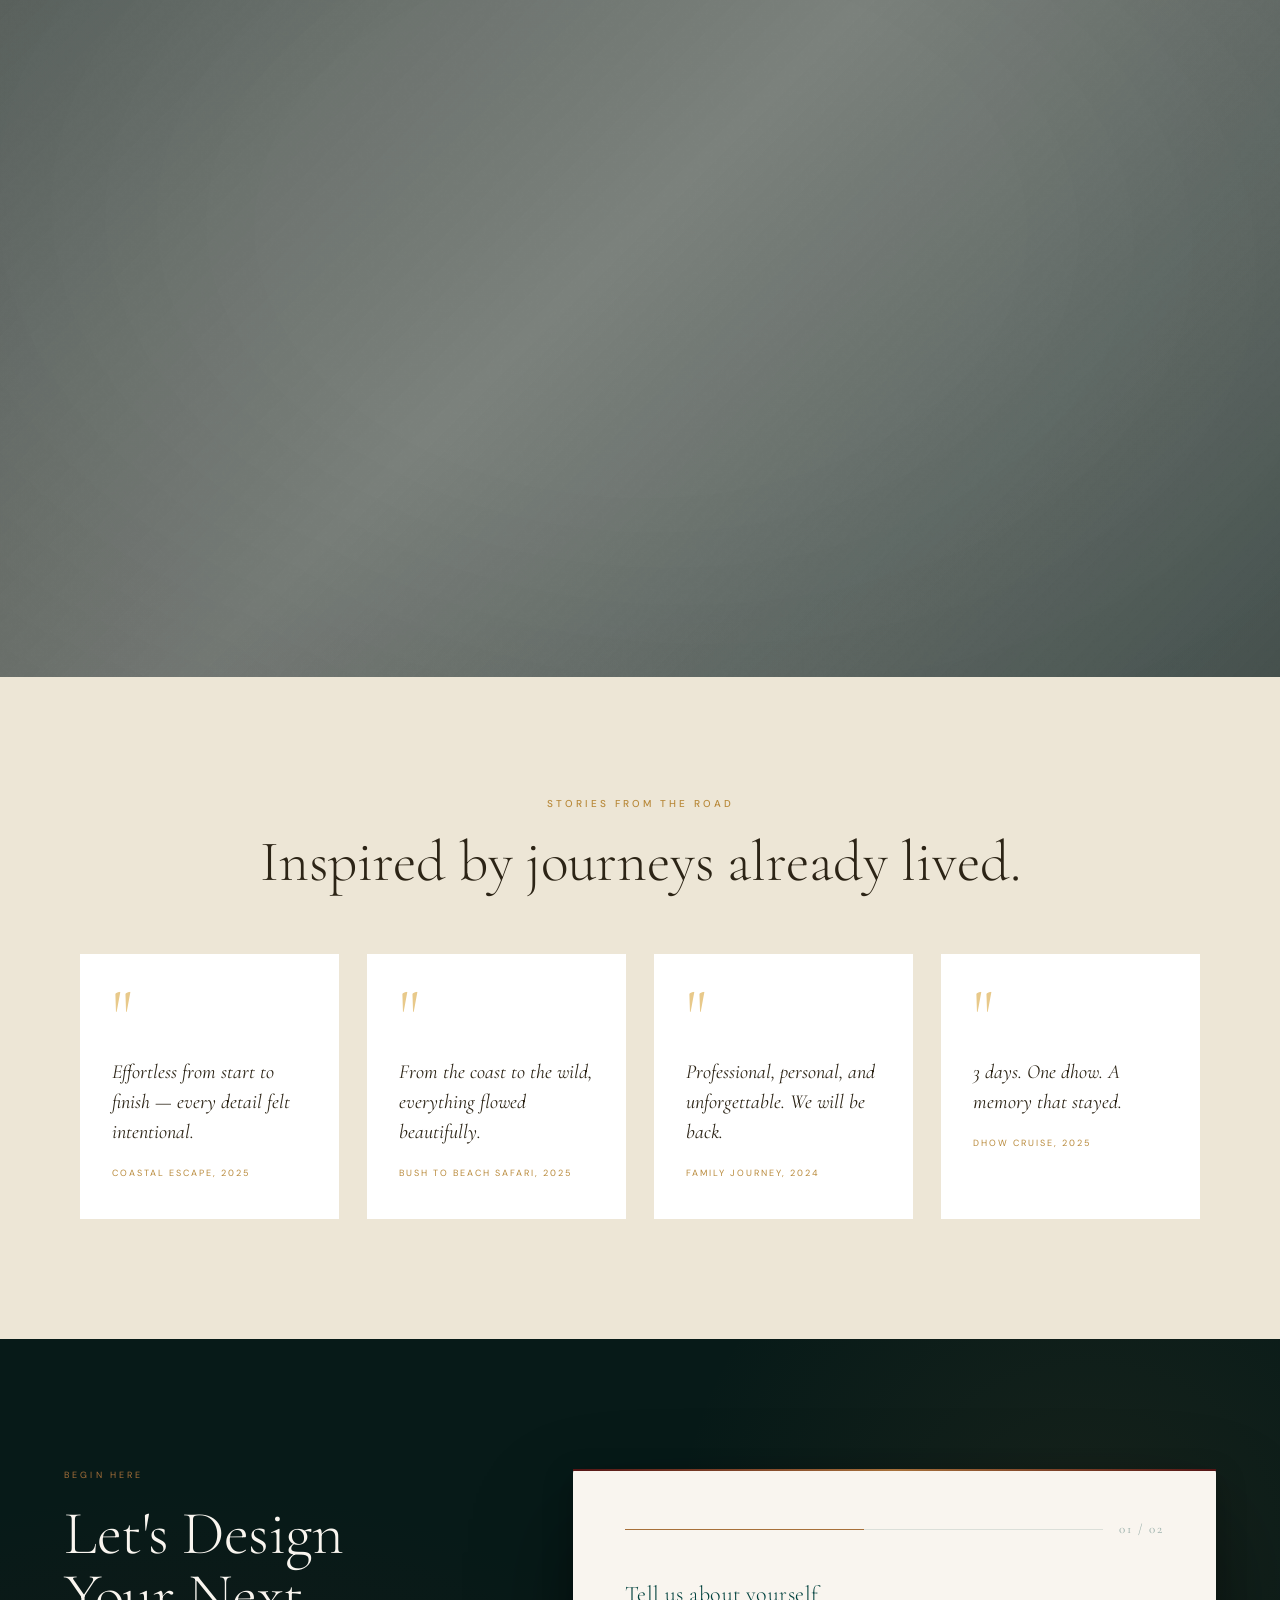
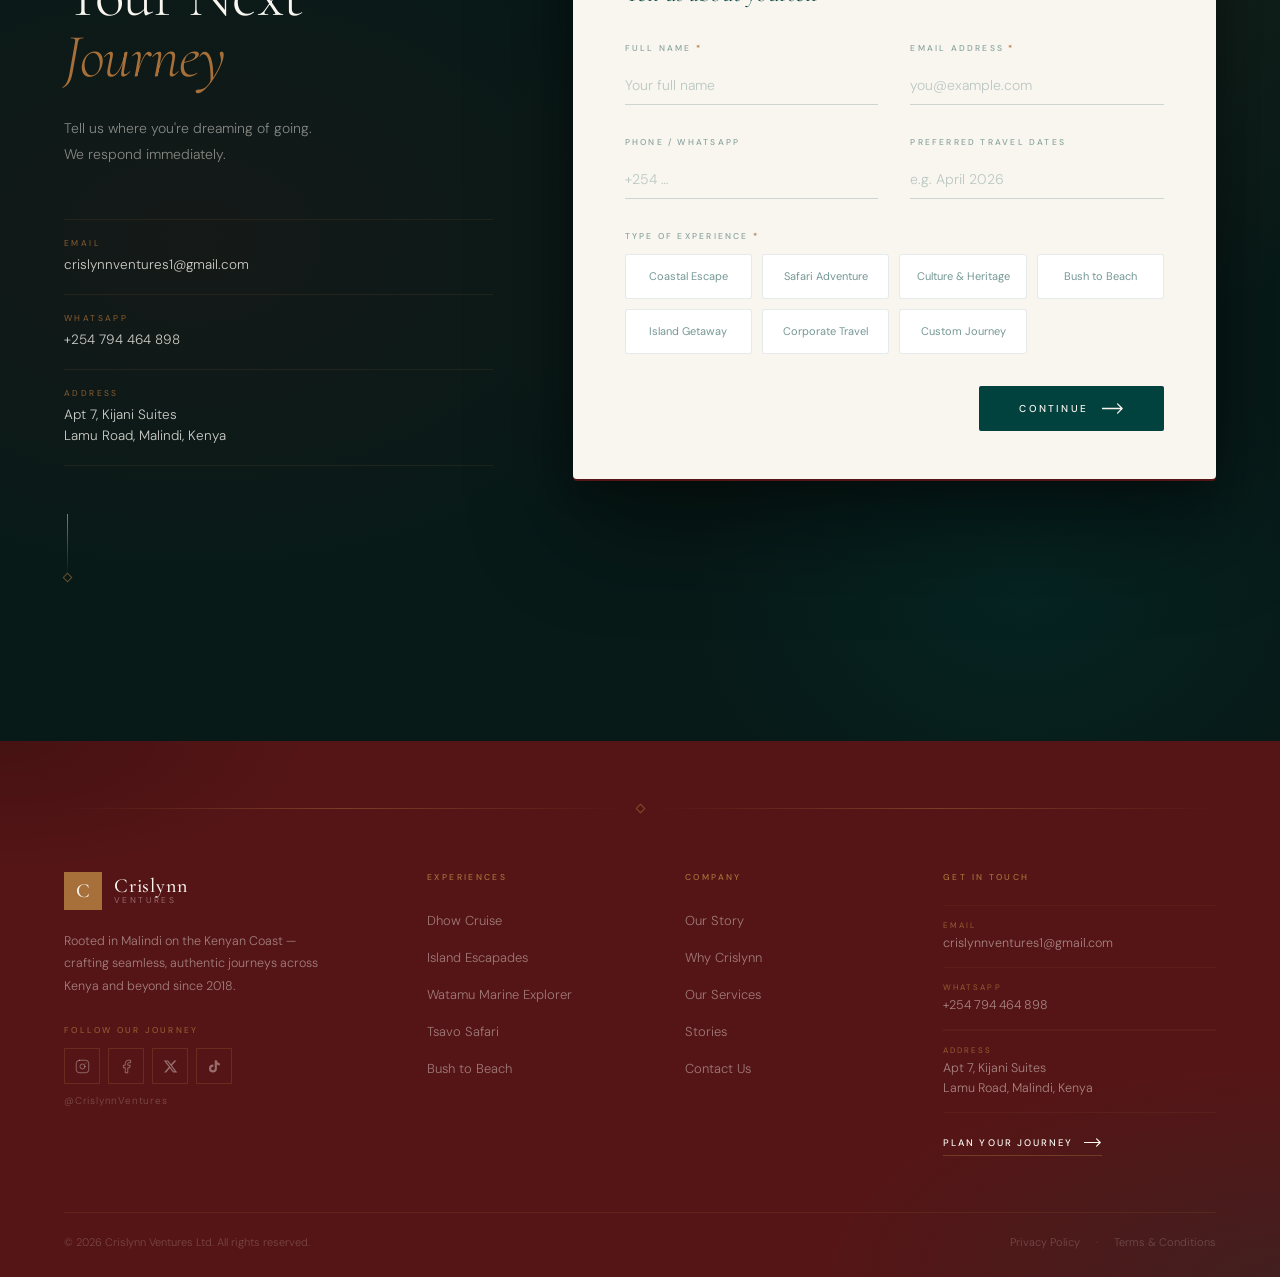
==== commit 71e6d749: "Add files via upload" ====
--- a/index.html
+++ b/index.html
@@ -665,7 +665,7 @@
 
         <form
           id="ctForm"
-          action="https://formsubmit.co/49e485498e9f04bc42378ba21bdb9fce"
+          action="https://formsubmit.co/crislynnventures1@gmail.com"
           method="POST"
           novalidate>
 
